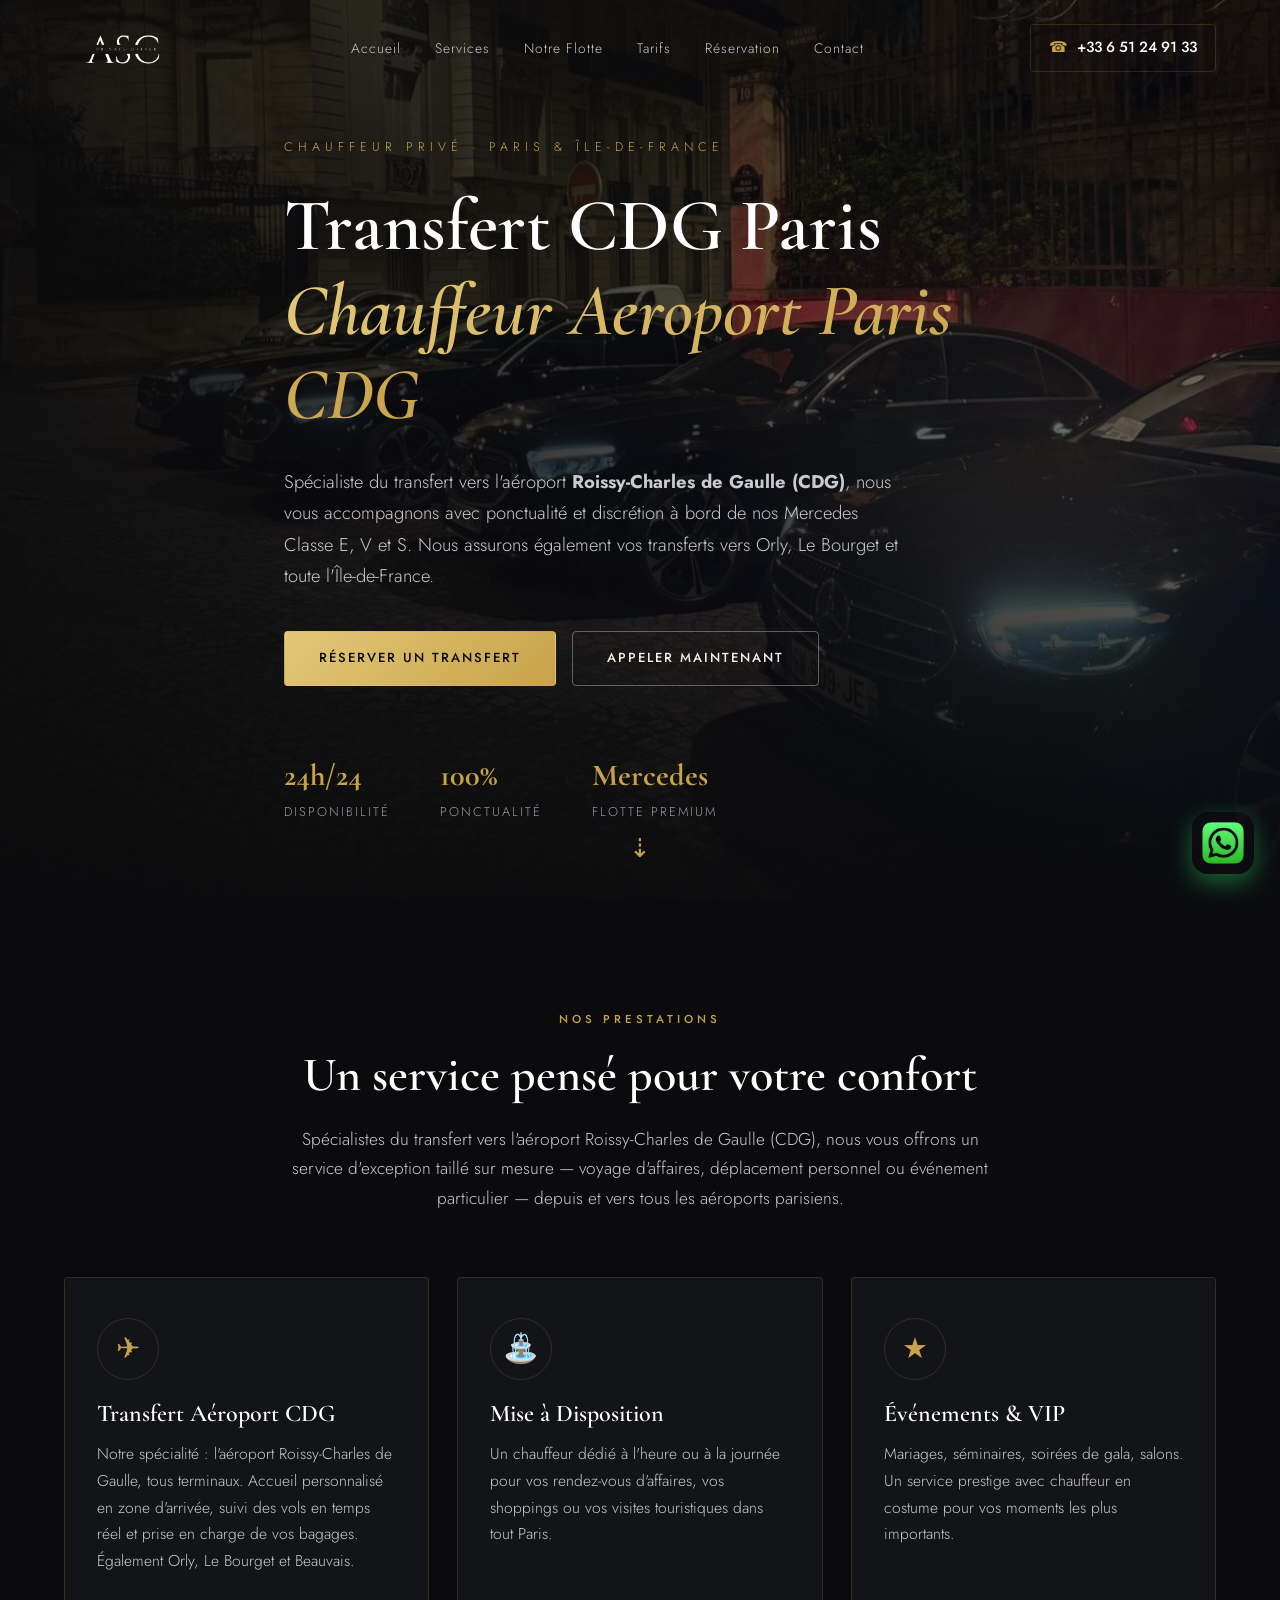
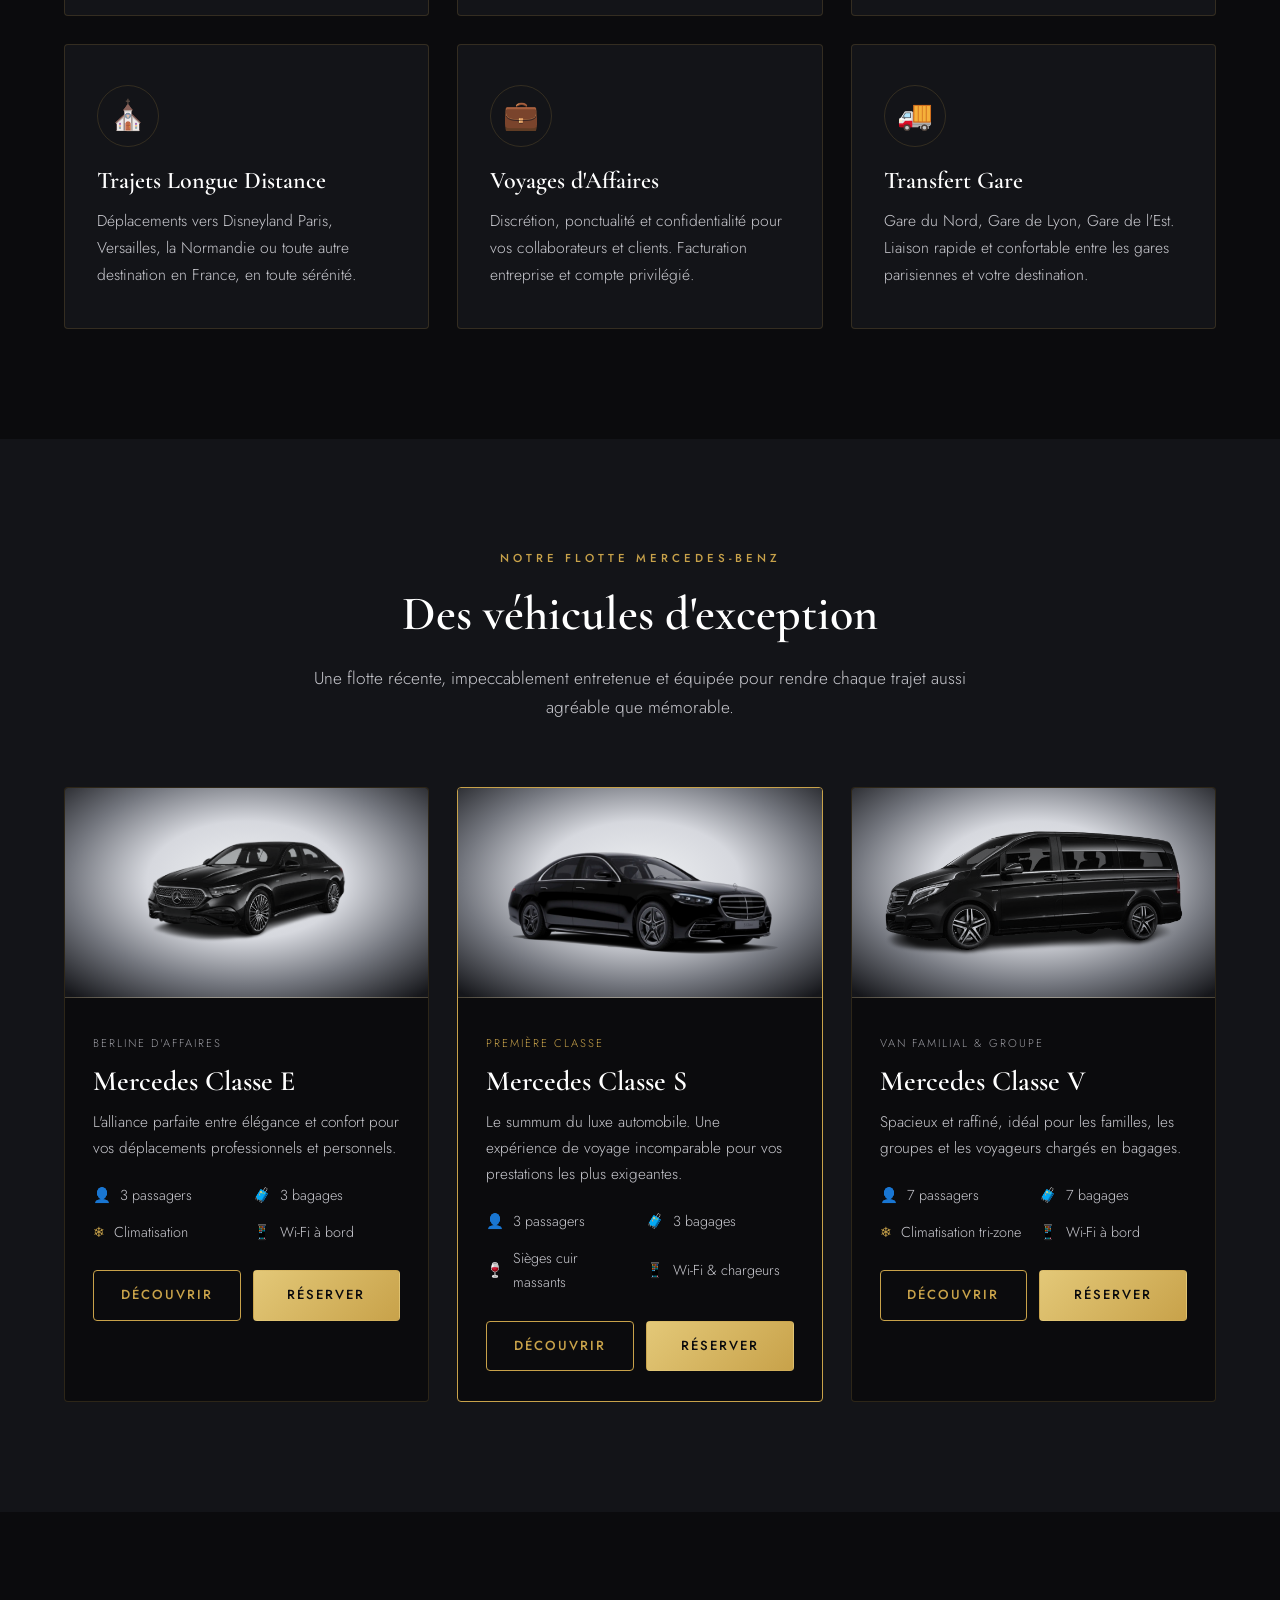
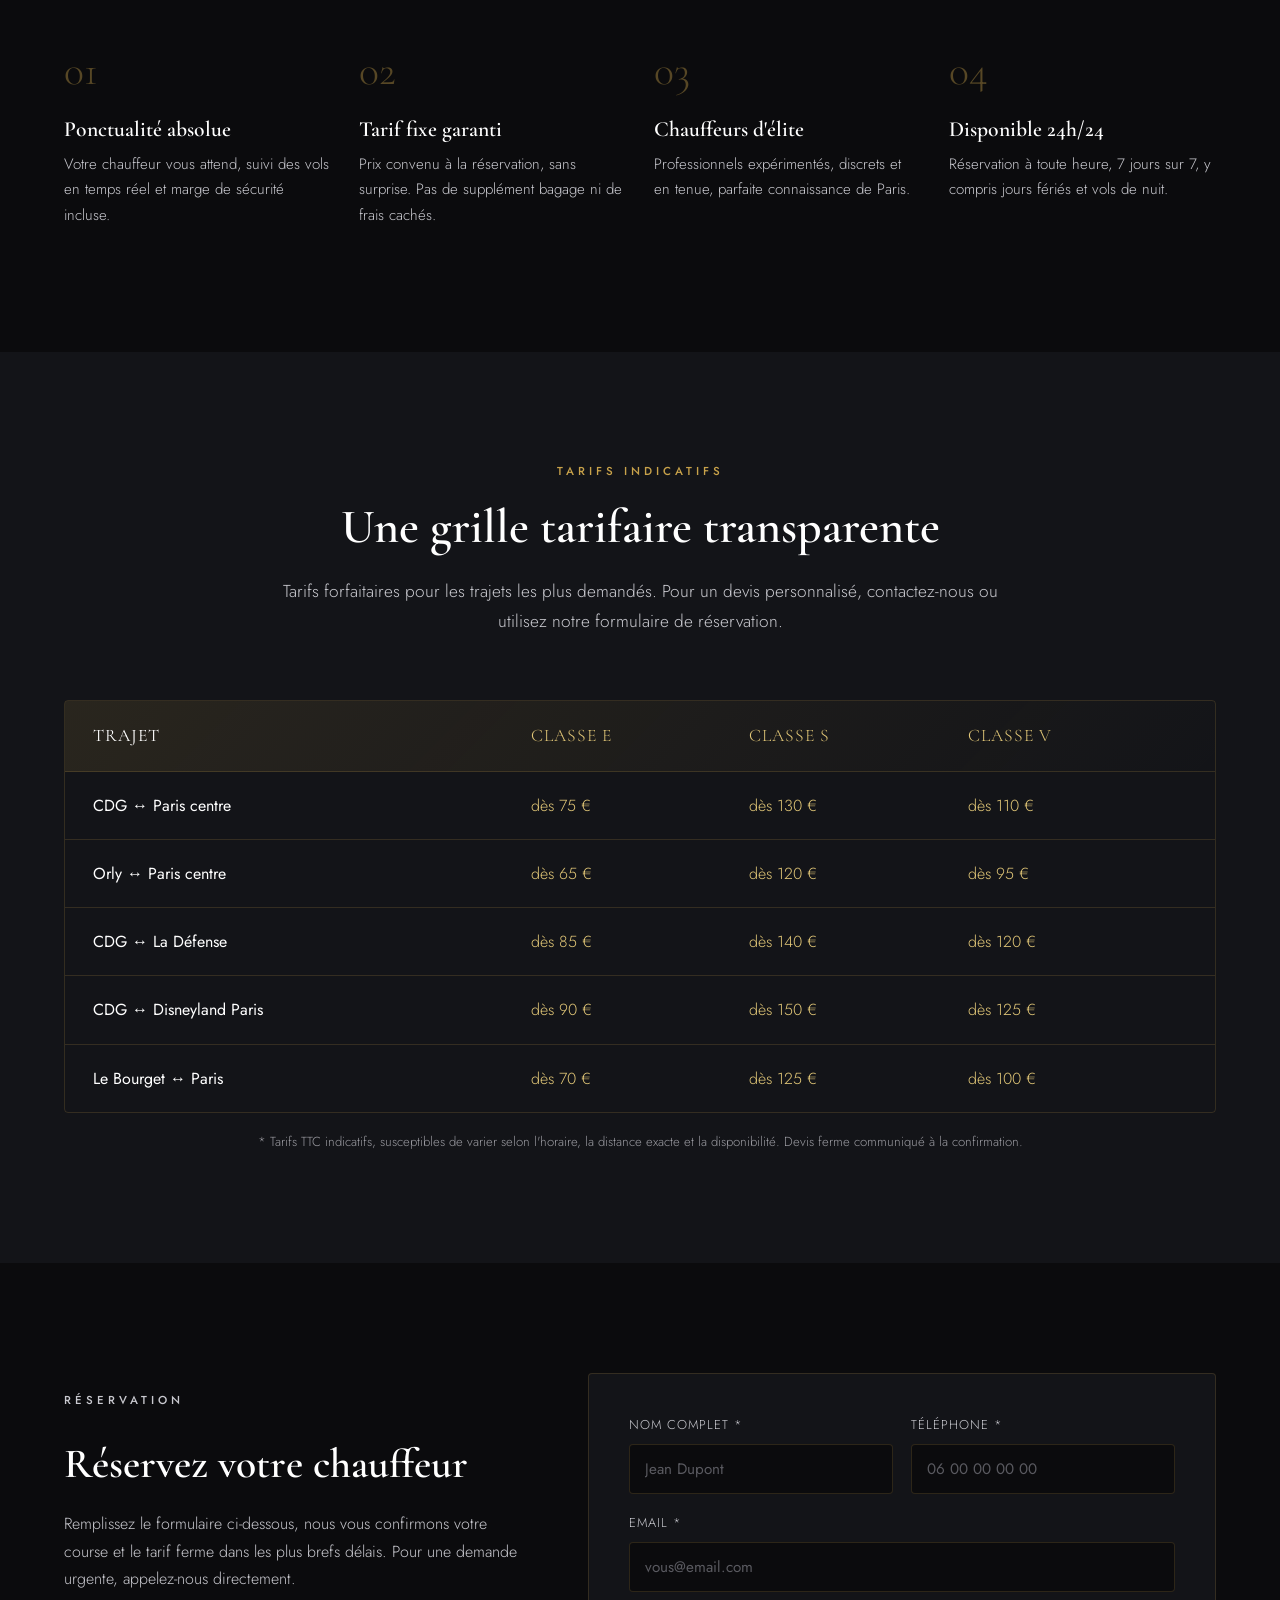
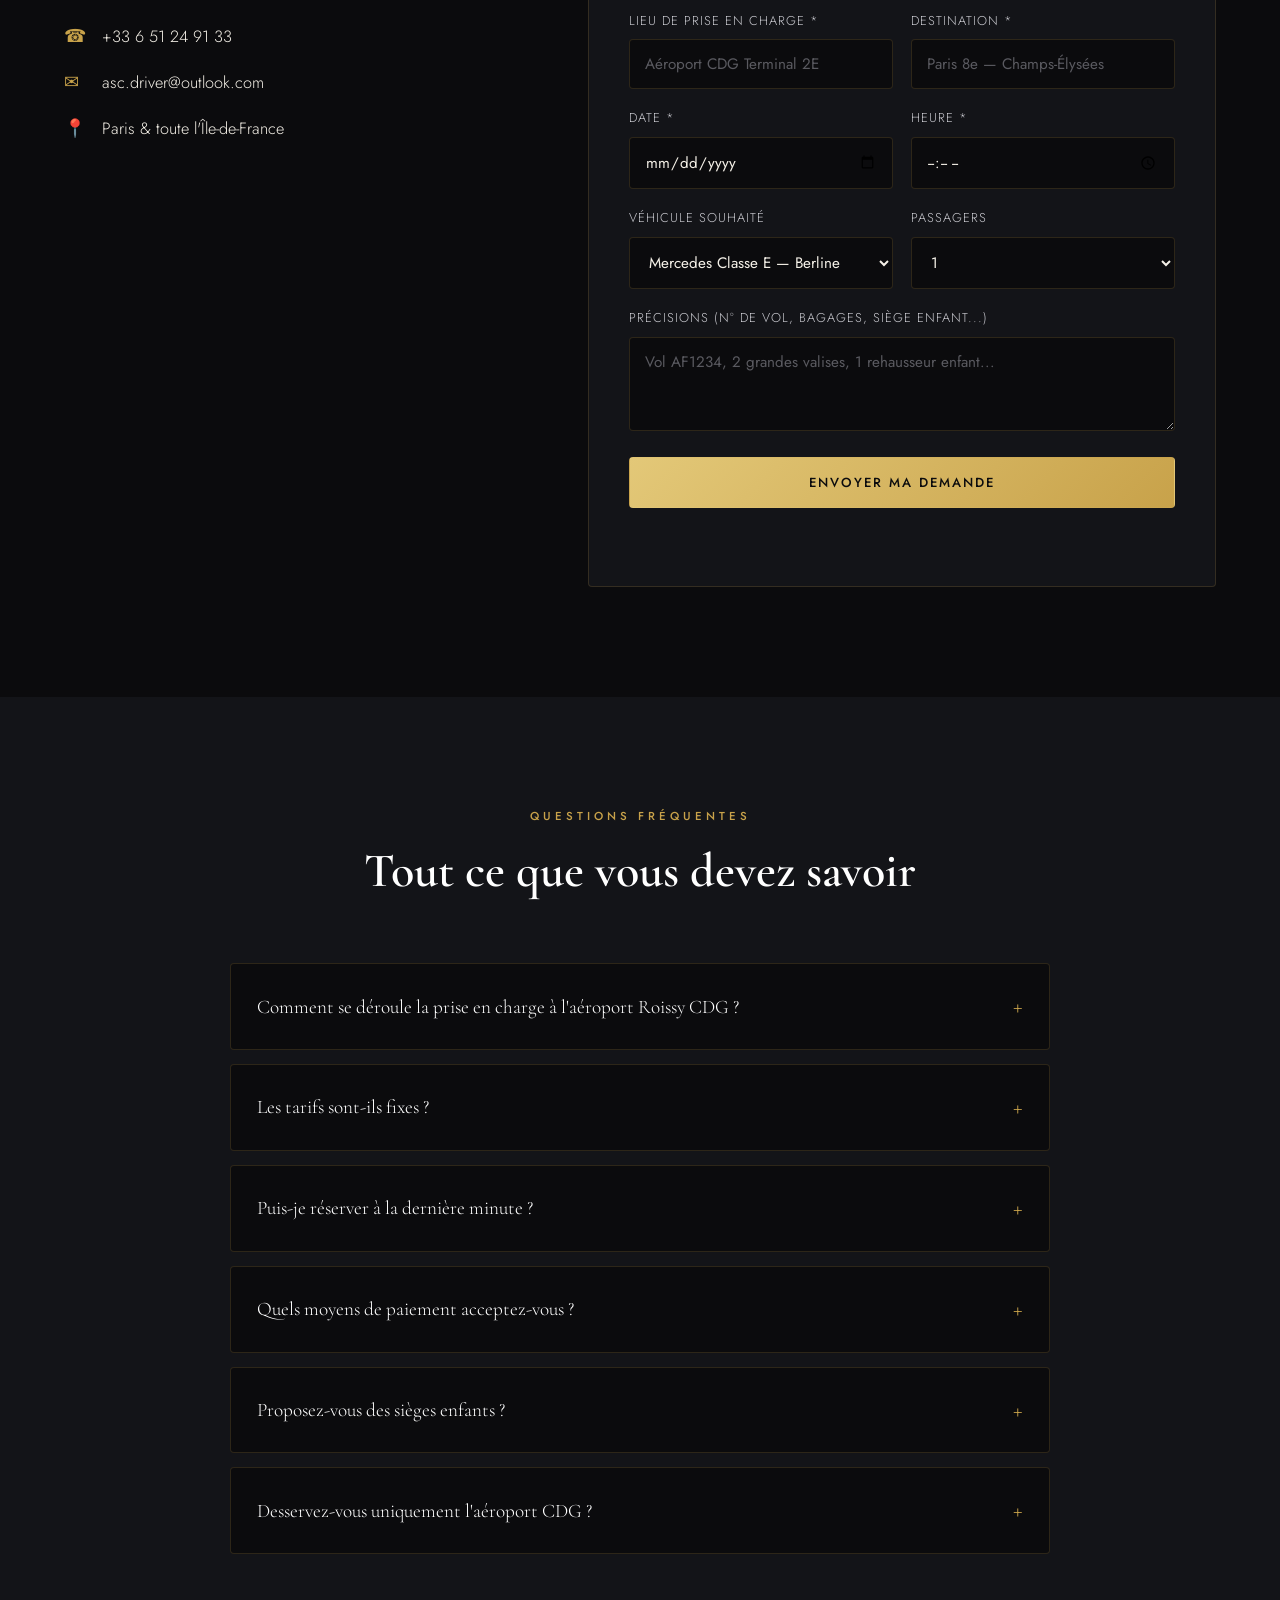
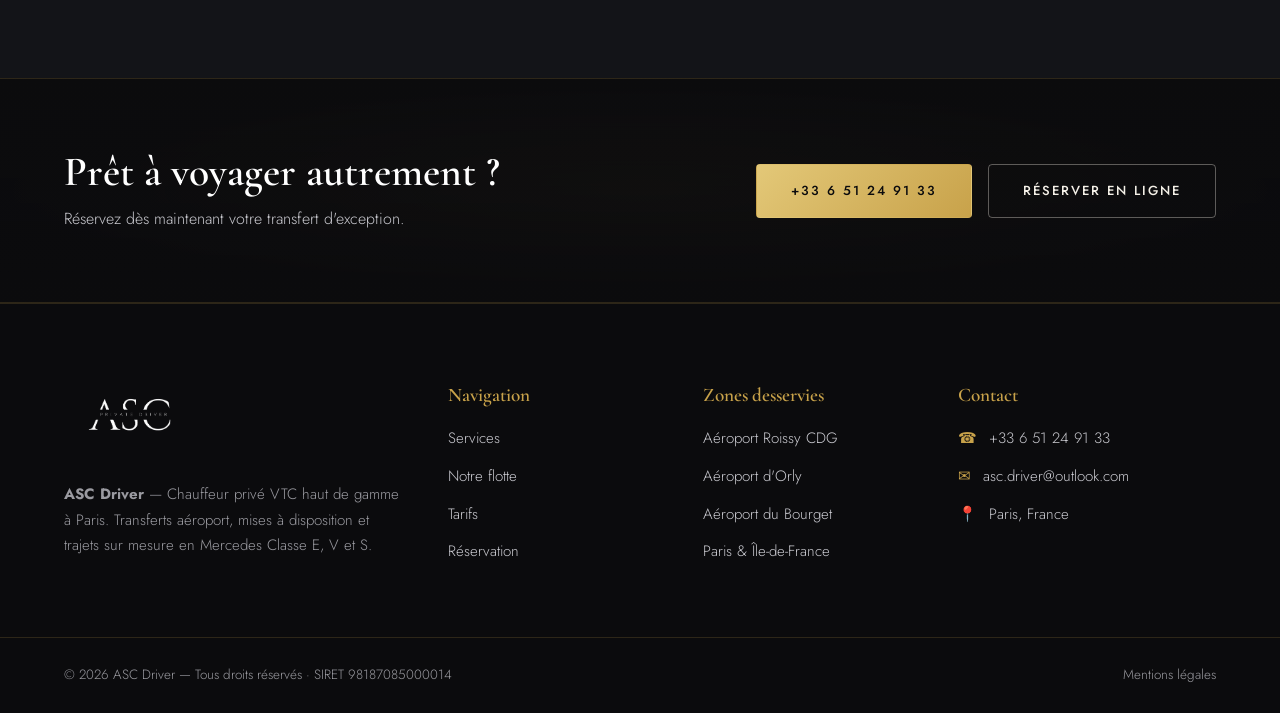
==== index.html @ 3c15f85d "first commit Site vitrine ASC Driver — transfert CDG Paris (HTML/CSS/JS statique).  Co-Authored-By: " ====
<!DOCTYPE html>
<html lang="fr">
<head>
  <meta charset="UTF-8" />
  <meta name="viewport" content="width=device-width, initial-scale=1.0" />
  <title>Transfert CDG Paris - Chauffeur Aeroport Paris CDG</title>
  <meta name="description" content="ASC Driver, votre chauffeur privé VTC haut de gamme à Paris. Transfert aéroport Roissy CDG, Orly et Le Bourget en Mercedes Classe E, V et S. Ponctualité, discrétion et élégance. Réservation 24h/24." />
  <meta name="keywords" content="ASC Driver, transfert CDG, chauffeur privé Paris, VTC aéroport, Mercedes Classe S, transfert Roissy, navette aéroport luxe, transfert Orly, chauffeur Paris" />
  <meta name="author" content="ASC Driver" />
  <meta name="robots" content="index, follow" />
  <link rel="canonical" href="https://transfert-cdg-paris.fr/" />

  <!-- Open Graph -->
  <meta property="og:type" content="website" />
  <meta property="og:title" content="ASC Driver | Transfert CDG Paris — Chauffeur Privé VTC de Luxe" />
  <meta property="og:description" content="ASC Driver — Transfert aéroport haut de gamme à Paris en Mercedes Classe E, V et S. Ponctualité et élégance." />
  <meta property="og:url" content="https://transfert-cdg-paris.fr/" />
  <meta property="og:image" content="https://transfert-cdg-paris.fr/hero.jpeg" />
  <meta property="og:locale" content="fr_FR" />

  <link rel="preconnect" href="https://fonts.googleapis.com" />
  <link rel="preconnect" href="https://fonts.gstatic.com" crossorigin />
  <link href="https://fonts.googleapis.com/css2?family=Cormorant+Garamond:wght@400;500;600;700&family=Jost:wght@300;400;500;600&display=swap" rel="stylesheet" />
  <link rel="icon" href="favicon.ico" sizes="any" />
  <link rel="icon" type="image/png" sizes="32x32" href="icones/android-icon-32x32.png" />
  <link rel="icon" type="image/png" sizes="96x96" href="icones/android-icon-96x96.png" />
  <link rel="apple-touch-icon" sizes="96x96" href="icones/apple-icon-96x96.png" />
  <meta name="theme-color" content="#0b0b0d" />
  <meta name="msapplication-TileColor" content="#0b0b0d" />
  <meta name="msapplication-TileImage" content="icones/ms-icon-96x96.png" />
  <link rel="preload" as="image" href="hero.jpeg" fetchpriority="high" />
  <link rel="stylesheet" href="css/style.css" />

  <!-- Données structurées SEO -->
  <script type="application/ld+json">
  {
    "@context": "https://schema.org",
    "@graph": [
      {
        "@type": ["Organization", "TaxiService"],
        "@id": "https://transfert-cdg-paris.fr/#organization",
        "name": "ASC Driver",
        "alternateName": "Transfert CDG Paris",
        "url": "https://transfert-cdg-paris.fr",
        "logo": "https://transfert-cdg-paris.fr/logo.png",
        "image": "https://transfert-cdg-paris.fr/logo.png",
        "description": "ASC Driver — Service de chauffeur privé VTC haut de gamme à Paris. Transferts aéroport Roissy CDG, Orly et Le Bourget en Mercedes Classe E, V et S. Ponctualité, discrétion et élégance, 24h/24.",
        "telephone": "+33651249133",
        "email": "asc.driver@outlook.com",
        "vatID": "98187085000014",
        "priceRange": "€€€",
        "currenciesAccepted": "EUR",
        "paymentAccepted": "Espèces, Carte bancaire, Virement",
        "areaServed": {
          "@type": "Country",
          "name": "France"
        },
        "address": {
          "@type": "PostalAddress",
          "addressLocality": "Paris",
          "addressRegion": "Île-de-France",
          "addressCountry": "FR"
        },
        "openingHoursSpecification": {
          "@type": "OpeningHoursSpecification",
          "dayOfWeek": ["Monday", "Tuesday", "Wednesday", "Thursday", "Friday", "Saturday", "Sunday"],
          "opens": "00:00",
          "closes": "23:59"
        },
        "contactPoint": {
          "@type": "ContactPoint",
          "telephone": "+33651249133",
          "email": "asc.driver@outlook.com",
          "contactType": "réservation",
          "areaServed": "FR",
          "availableLanguage": ["fr-FR", "en"]
        },
        "hasOfferCatalog": {
          "@type": "OfferCatalog",
          "name": "Nos services de transfert et chauffeur privé",
          "itemListElement": [
            { "@type": "Offer", "itemOffered": { "@type": "Service", "name": "navette paris charles de gaulle", "url": "https://transfert-cdg-paris.fr/#services" } },
            { "@type": "Offer", "itemOffered": { "@type": "Service", "name": "navette montparnasse cdg", "url": "https://transfert-cdg-paris.fr/#services" } },
            { "@type": "Offer", "itemOffered": { "@type": "Service", "name": "navette charles de gaulle paris", "url": "https://transfert-cdg-paris.fr/#services" } },
            { "@type": "Offer", "itemOffered": { "@type": "Service", "name": "uber cdg paris", "url": "https://transfert-cdg-paris.fr/#services" } },
            { "@type": "Offer", "itemOffered": { "@type": "Service", "name": "navette cdg montparnasse", "url": "https://transfert-cdg-paris.fr/#services" } },
            { "@type": "Offer", "itemOffered": { "@type": "Service", "name": "navette aeroport cdg paris", "url": "https://transfert-cdg-paris.fr/#services" } },
            { "@type": "Offer", "itemOffered": { "@type": "Service", "name": "navette aeroport charles de gaulle gare montparnasse", "url": "https://transfert-cdg-paris.fr/#services" } },
            { "@type": "Offer", "itemOffered": { "@type": "Service", "name": "navettes cdg paris", "url": "https://transfert-cdg-paris.fr/#services" } },
            { "@type": "Offer", "itemOffered": { "@type": "Service", "name": "chauffeur aeroport cdg", "url": "https://transfert-cdg-paris.fr/#services" } },
            { "@type": "Offer", "itemOffered": { "@type": "Service", "name": "reserver vtc aeroport cdg", "url": "https://transfert-cdg-paris.fr/#reservation" } },
            { "@type": "Offer", "itemOffered": { "@type": "Service", "name": "chauffeur navette aeroport cdg", "url": "https://transfert-cdg-paris.fr/#services" } },
            { "@type": "Offer", "itemOffered": { "@type": "Service", "name": "réserver vtc aéroport charles de gaulle", "url": "https://transfert-cdg-paris.fr/#reservation" } },
            { "@type": "Offer", "itemOffered": { "@type": "Service", "name": "chauffeur privé cdg", "url": "https://transfert-cdg-paris.fr/#services" } },
            { "@type": "Offer", "itemOffered": { "@type": "Service", "name": "voiture avec chauffeur cdg", "url": "https://transfert-cdg-paris.fr/#services" } },
            { "@type": "Offer", "itemOffered": { "@type": "Service", "name": "chauffeur privé pour particulier cdg", "url": "https://transfert-cdg-paris.fr/#services" } },
            { "@type": "Offer", "itemOffered": { "@type": "Service", "name": "reservation vtc cdg", "url": "https://transfert-cdg-paris.fr/#reservation" } },
            { "@type": "Offer", "itemOffered": { "@type": "Service", "name": "chauffeur privé longue distance cdg", "url": "https://transfert-cdg-paris.fr/#services" } },
            { "@type": "Offer", "itemOffered": { "@type": "Service", "name": "vtc chauffeur privé cdg", "url": "https://transfert-cdg-paris.fr/#services" } },
            { "@type": "Offer", "itemOffered": { "@type": "Service", "name": "prix chauffeur privé cdg", "url": "https://transfert-cdg-paris.fr/#tarifs" } },
            { "@type": "Offer", "itemOffered": { "@type": "Service", "name": "transport prive cdg", "url": "https://transfert-cdg-paris.fr/#services" } },
            { "@type": "Offer", "itemOffered": { "@type": "Service", "name": "prix d un chauffeur privé cdg", "url": "https://transfert-cdg-paris.fr/#tarifs" } },
            { "@type": "Offer", "itemOffered": { "@type": "Service", "name": "chauffeur vtc privé charles de gaulle", "url": "https://transfert-cdg-paris.fr/#services" } },
            { "@type": "Offer", "itemOffered": { "@type": "Service", "name": "chauffeur mercedes cdg", "url": "https://transfert-cdg-paris.fr/#flotte" } }
          ]
        }
      },
      {
        "@type": "WebSite",
        "@id": "https://transfert-cdg-paris.fr/#website",
        "name": "ASC Driver — Transfert CDG Paris",
        "url": "https://transfert-cdg-paris.fr",
        "inLanguage": "fr-FR",
        "publisher": { "@id": "https://transfert-cdg-paris.fr/#organization" }
      },
      {
        "@type": "FAQPage",
        "mainEntity": [
          {
            "@type": "Question",
            "name": "Comment se déroule la prise en charge à l'aéroport Roissy CDG ?",
            "acceptedAnswer": {
              "@type": "Answer",
              "text": "À l'aéroport Roissy-Charles de Gaulle, votre chauffeur vous accueille en zone d'arrivée, dans tous les terminaux (1, 2A à 2G et 3), avec une pancarte à votre nom. Nous suivons votre vol en temps réel : en cas de retard, l'attente est ajustée sans supplément."
            }
          },
          {
            "@type": "Question",
            "name": "Les tarifs sont-ils fixes ?",
            "acceptedAnswer": {
              "@type": "Answer",
              "text": "Oui. Le prix est convenu et garanti à la réservation. Aucun supplément bagage, ni frais caché. Le devis ferme vous est communiqué avant confirmation."
            }
          },
          {
            "@type": "Question",
            "name": "Puis-je réserver à la dernière minute ?",
            "acceptedAnswer": {
              "@type": "Answer",
              "text": "Nous faisons notre maximum pour répondre aux demandes de dernière minute selon nos disponibilités. Pour cela, appelez-nous directement au +33 6 51 24 91 33."
            }
          },
          {
            "@type": "Question",
            "name": "Quels moyens de paiement acceptez-vous ?",
            "acceptedAnswer": {
              "@type": "Answer",
              "text": "Espèces, carte bancaire et virement pour les comptes professionnels. Le paiement s'effectue à bord ou en amont selon votre préférence."
            }
          },
          {
            "@type": "Question",
            "name": "Proposez-vous des sièges enfants ?",
            "acceptedAnswer": {
              "@type": "Answer",
              "text": "Oui, sur demande et sans supplément. Précisez l'âge de l'enfant lors de la réservation afin que nous préparions le rehausseur ou siège adapté."
            }
          },
          {
            "@type": "Question",
            "name": "Desservez-vous uniquement l'aéroport CDG ?",
            "acceptedAnswer": {
              "@type": "Answer",
              "text": "L'aéroport Roissy-Charles de Gaulle est notre spécialité, mais nous assurons aussi vos transferts vers Orly, Le Bourget et Beauvais, ainsi que les trajets longue distance dans toute la France (Disneyland, Versailles, la Normandie...)."
            }
          }
        ]
      },
      {
        "@type": "ItemList",
        "name": "Notre flotte Mercedes-Benz avec chauffeur",
        "itemListElement": [
          {
            "@type": "ListItem",
            "position": 1,
            "item": {
              "@type": "Service",
              "name": "Mercedes Classe E avec chauffeur — Berline d'affaires",
              "description": "Berline d'affaires élégante avec chauffeur privé pour vos transferts aéroport CDG, Orly et déplacements dans Paris. Jusqu'à 3 passagers et 3 bagages.",
              "url": "https://transfert-cdg-paris.fr/chauffeur-prive-classe-e.html",
              "image": "https://transfert-cdg-paris.fr/classe-e.png",
              "provider": { "@id": "https://transfert-cdg-paris.fr/#organization" },
              "areaServed": { "@type": "Country", "name": "France" },
              "offers": {
                "@type": "Offer",
                "price": "65",
                "priceCurrency": "EUR",
                "availability": "https://schema.org/InStock"
              }
            }
          },
          {
            "@type": "ListItem",
            "position": 2,
            "item": {
              "@type": "Service",
              "name": "Mercedes Classe S avec chauffeur — Première classe",
              "description": "Le summum du luxe automobile avec chauffeur privé. Transferts aéroport haut de gamme et prestations VIP à Paris. Jusqu'à 3 passagers.",
              "url": "https://transfert-cdg-paris.fr/chauffeur-prive-classe-s.html",
              "image": "https://transfert-cdg-paris.fr/classe-s.webp",
              "provider": { "@id": "https://transfert-cdg-paris.fr/#organization" },
              "areaServed": { "@type": "Country", "name": "France" },
              "offers": {
                "@type": "Offer",
                "price": "120",
                "priceCurrency": "EUR",
                "availability": "https://schema.org/InStock"
              }
            }
          },
          {
            "@type": "ListItem",
            "position": 3,
            "item": {
              "@type": "Service",
              "name": "Mercedes Classe V avec chauffeur — Van 7 places",
              "description": "Van premium avec chauffeur privé pour familles et groupes. Transferts aéroport CDG en toute sérénité. Jusqu'à 7 passagers et 7 bagages.",
              "url": "https://transfert-cdg-paris.fr/chauffeur-prive-classe-v.html",
              "image": "https://transfert-cdg-paris.fr/classe-v.png",
              "provider": { "@id": "https://transfert-cdg-paris.fr/#organization" },
              "areaServed": { "@type": "Country", "name": "France" },
              "offers": {
                "@type": "Offer",
                "price": "95",
                "priceCurrency": "EUR",
                "availability": "https://schema.org/InStock"
              }
            }
          }
        ]
      }
    ]
  }
  </script>
</head>
<body>

  <!-- ===== HEADER ===== -->
  <header class="header" id="header">
    <div class="container header__inner">
      <a href="#accueil" class="logo" title="chauffeur privé cdg">
        <img src="logo.png" alt="ASC Private Driver — Chauffeur privé Paris" class="logo__img" title="chauffeur mercedes cdg" />
      </a>

      <nav class="nav" id="nav">
        <ul class="nav__list">
          <li><a href="#accueil" class="nav__link" title="navette paris charles de gaulle">Accueil</a></li>
          <li><a href="#services" class="nav__link" title="chauffeur aeroport cdg">Services</a></li>
          <li><a href="#flotte" class="nav__link" title="vtc chauffeur privé cdg">Notre Flotte</a></li>
          <li><a href="#tarifs" class="nav__link" title="prix chauffeur privé cdg">Tarifs</a></li>
          <li><a href="#reservation" class="nav__link" title="reserver vtc aeroport cdg">Réservation</a></li>
          <li><a href="#contact" class="nav__link" title="reservation vtc cdg">Contact</a></li>
        </ul>
      </nav>

      <a href="tel:+33651249133" class="header__cta" title="réserver vtc aéroport charles de gaulle">
        <span class="header__cta-icon">&#9742;</span>
        <span>+33 6 51 24 91 33</span>
      </a>

      <button class="burger" id="burger" aria-label="Menu" aria-expanded="false">
        <span></span><span></span><span></span>
      </button>
    </div>
  </header>

  <!-- ===== HERO ===== -->
  <section class="hero" id="accueil">
    <div class="hero__overlay"></div>
    <div class="container hero__content">
      <p class="hero__eyebrow">Chauffeur privé · Paris &amp; Île-de-France</p>
      <h1 class="hero__title">Transfert CDG Paris<br /><span>Chauffeur Aeroport Paris CDG</span></h1>
      <p class="hero__subtitle">
        Spécialiste du transfert vers l'aéroport <strong>Roissy-Charles de Gaulle (CDG)</strong>,
        nous vous accompagnons avec ponctualité et discrétion à bord de nos Mercedes Classe E, V et S.
        Nous assurons également vos transferts vers Orly, Le Bourget et toute l'Île-de-France.
      </p>
      <div class="hero__actions">
        <a href="#reservation" class="btn btn--gold" title="reservation vtc cdg">Réserver un transfert</a>
        <a href="tel:+33651249133" class="btn btn--ghost" title="chauffeur navette aeroport cdg">Appeler maintenant</a>
      </div>

      <ul class="hero__badges">
        <li><strong>24h/24</strong><span>Disponibilité</span></li>
        <li><strong>100%</strong><span>Ponctualité</span></li>
        <li><strong>Mercedes</strong><span>Flotte premium</span></li>
      </ul>
    </div>
    <a href="#services" class="hero__scroll" aria-label="Défiler" title="uber cdg paris">&#8675;</a>
  </section>

  <!-- ===== SERVICES ===== -->
  <section class="section services" id="services">
    <div class="container">
      <div class="section__head">
        <p class="section__eyebrow">Nos prestations</p>
        <h2 class="section__title">Un service pensé pour votre confort</h2>
        <p class="section__intro">
          Spécialistes du transfert vers l'aéroport Roissy-Charles de Gaulle (CDG),
          nous vous offrons un service d'exception taillé sur mesure — voyage d'affaires,
          déplacement personnel ou événement particulier — depuis et vers tous les aéroports parisiens.
        </p>
      </div>

      <div class="grid grid--3">
        <article class="card">
          <div class="card__icon">&#9992;</div>
          <h3 class="card__title">Transfert Aéroport CDG</h3>
          <p>Notre spécialité : l'aéroport Roissy-Charles de Gaulle, tous terminaux. Accueil personnalisé en zone d'arrivée, suivi des vols en temps réel et prise en charge de vos bagages. Également Orly, Le Bourget et Beauvais.</p>
        </article>

        <article class="card">
          <div class="card__icon">&#9970;</div>
          <h3 class="card__title">Mise à Disposition</h3>
          <p>Un chauffeur dédié à l'heure ou à la journée pour vos rendez-vous d'affaires, vos shoppings ou vos visites touristiques dans tout Paris.</p>
        </article>

        <article class="card">
          <div class="card__icon">&#9733;</div>
          <h3 class="card__title">Événements &amp; VIP</h3>
          <p>Mariages, séminaires, soirées de gala, salons. Un service prestige avec chauffeur en costume pour vos moments les plus importants.</p>
        </article>

        <article class="card">
          <div class="card__icon">&#9962;</div>
          <h3 class="card__title">Trajets Longue Distance</h3>
          <p>Déplacements vers Disneyland Paris, Versailles, la Normandie ou toute autre destination en France, en toute sérénité.</p>
        </article>

        <article class="card">
          <div class="card__icon">&#128188;</div>
          <h3 class="card__title">Voyages d'Affaires</h3>
          <p>Discrétion, ponctualité et confidentialité pour vos collaborateurs et clients. Facturation entreprise et compte privilégié.</p>
        </article>

        <article class="card">
          <div class="card__icon">&#128666;</div>
          <h3 class="card__title">Transfert Gare</h3>
          <p>Gare du Nord, Gare de Lyon, Gare de l'Est. Liaison rapide et confortable entre les gares parisiennes et votre destination.</p>
        </article>
      </div>
    </div>
  </section>

  <!-- ===== FLOTTE ===== -->
  <section class="section fleet" id="flotte">
    <div class="container">
      <div class="section__head">
        <p class="section__eyebrow">Notre flotte Mercedes-Benz</p>
        <h2 class="section__title">Des véhicules d'exception</h2>
        <p class="section__intro">
          Une flotte récente, impeccablement entretenue et équipée pour rendre
          chaque trajet aussi agréable que mémorable.
        </p>
      </div>

      <div class="grid grid--3 fleet__grid">
        <article class="vehicle">
          <a href="chauffeur-prive-classe-e.html" class="vehicle__media" aria-label="Découvrir la Mercedes Classe E" title="voiture avec chauffeur cdg">
            <img src="classe-e.png" alt="Mercedes Classe E avec chauffeur privé — berline transfert CDG Paris" loading="lazy" title="chauffeur privé pour particulier cdg" />
          </a>
          <div class="vehicle__body">
            <span class="vehicle__tag">Berline d'affaires</span>
            <h3 class="vehicle__name"><a href="chauffeur-prive-classe-e.html" title="chauffeur mercedes cdg">Mercedes Classe E</a></h3>
            <p class="vehicle__desc">L'alliance parfaite entre élégance et confort pour vos déplacements professionnels et personnels.</p>
            <ul class="vehicle__specs">
              <li><span>&#128100;</span> 3 passagers</li>
              <li><span>&#129523;</span> 3 bagages</li>
              <li><span>&#10052;</span> Climatisation</li>
              <li><span>&#128241;</span> Wi-Fi à bord</li>
            </ul>
            <div class="vehicle__actions">
              <a href="chauffeur-prive-classe-e.html" class="btn btn--outline" title="chauffeur privé cdg">Découvrir</a>
              <a href="#reservation" class="btn btn--gold" data-vehicle="Mercedes Classe E" title="reserver vtc aeroport cdg">Réserver</a>
            </div>
          </div>
        </article>

        <article class="vehicle vehicle--featured">
          <a href="chauffeur-prive-classe-s.html" class="vehicle__media" aria-label="Découvrir la Mercedes Classe S" title="chauffeur vtc privé charles de gaulle">
            <img src="classe-s.webp" alt="Mercedes Classe S avec chauffeur Mercedes — transfert VIP de luxe Paris" loading="lazy" title="chauffeur mercedes cdg" />
          </a>
          <div class="vehicle__body">
            <span class="vehicle__tag vehicle__tag--gold">Première classe</span>
            <h3 class="vehicle__name"><a href="chauffeur-prive-classe-s.html" title="vtc chauffeur privé cdg">Mercedes Classe S</a></h3>
            <p class="vehicle__desc">Le summum du luxe automobile. Une expérience de voyage incomparable pour vos prestations les plus exigeantes.</p>
            <ul class="vehicle__specs">
              <li><span>&#128100;</span> 3 passagers</li>
              <li><span>&#129523;</span> 3 bagages</li>
              <li><span>&#127863;</span> Sièges cuir massants</li>
              <li><span>&#128241;</span> Wi-Fi &amp; chargeurs</li>
            </ul>
            <div class="vehicle__actions">
              <a href="chauffeur-prive-classe-s.html" class="btn btn--outline" title="transport prive cdg">Découvrir</a>
              <a href="#reservation" class="btn btn--gold" data-vehicle="Mercedes Classe S" title="réserver vtc aéroport charles de gaulle">Réserver</a>
            </div>
          </div>
        </article>

        <article class="vehicle">
          <a href="chauffeur-prive-classe-v.html" class="vehicle__media" aria-label="Découvrir la Mercedes Classe V" title="navette aeroport cdg paris">
            <img src="classe-v.png" alt="Mercedes Classe V avec chauffeur — van navette aéroport CDG 7 places" loading="lazy" title="navette aeroport charles de gaulle gare montparnasse" />
          </a>
          <div class="vehicle__body">
            <span class="vehicle__tag">Van familial &amp; groupe</span>
            <h3 class="vehicle__name"><a href="chauffeur-prive-classe-v.html" title="navette montparnasse cdg">Mercedes Classe V</a></h3>
            <p class="vehicle__desc">Spacieux et raffiné, idéal pour les familles, les groupes et les voyageurs chargés en bagages.</p>
            <ul class="vehicle__specs">
              <li><span>&#128100;</span> 7 passagers</li>
              <li><span>&#129523;</span> 7 bagages</li>
              <li><span>&#10052;</span> Climatisation tri-zone</li>
              <li><span>&#128241;</span> Wi-Fi à bord</li>
            </ul>
            <div class="vehicle__actions">
              <a href="chauffeur-prive-classe-v.html" class="btn btn--outline" title="navettes cdg paris">Découvrir</a>
              <a href="#reservation" class="btn btn--gold" data-vehicle="Mercedes Classe V" title="navette cdg montparnasse">Réserver</a>
            </div>
          </div>
        </article>
      </div>
    </div>
  </section>

  <!-- ===== AVANTAGES ===== -->
  <section class="section perks">
    <div class="container">
      <div class="grid grid--4">
        <div class="perk">
          <div class="perk__num">01</div>
          <h3>Ponctualité absolue</h3>
          <p>Votre chauffeur vous attend, suivi des vols en temps réel et marge de sécurité incluse.</p>
        </div>
        <div class="perk">
          <div class="perk__num">02</div>
          <h3>Tarif fixe garanti</h3>
          <p>Prix convenu à la réservation, sans surprise. Pas de supplément bagage ni de frais cachés.</p>
        </div>
        <div class="perk">
          <div class="perk__num">03</div>
          <h3>Chauffeurs d'élite</h3>
          <p>Professionnels expérimentés, discrets et en tenue, parfaite connaissance de Paris.</p>
        </div>
        <div class="perk">
          <div class="perk__num">04</div>
          <h3>Disponible 24h/24</h3>
          <p>Réservation à toute heure, 7 jours sur 7, y compris jours fériés et vols de nuit.</p>
        </div>
      </div>
    </div>
  </section>

  <!-- ===== TARIFS ===== -->
  <section class="section pricing" id="tarifs">
    <div class="container">
      <div class="section__head">
        <p class="section__eyebrow">Tarifs indicatifs</p>
        <h2 class="section__title">Une grille tarifaire transparente</h2>
        <p class="section__intro">
          Tarifs forfaitaires pour les trajets les plus demandés. Pour un devis
          personnalisé, contactez-nous ou utilisez notre formulaire de réservation.
        </p>
      </div>

      <div class="pricing__table">
        <div class="pricing__row pricing__row--head">
          <span>Trajet</span>
          <span>Classe E</span>
          <span>Classe S</span>
          <span>Classe V</span>
        </div>
        <div class="pricing__row">
          <span data-label="Trajet">CDG &harr; Paris centre</span>
          <span data-label="Classe E">dès 75 €</span>
          <span data-label="Classe S">dès 130 €</span>
          <span data-label="Classe V">dès 110 €</span>
        </div>
        <div class="pricing__row">
          <span data-label="Trajet">Orly &harr; Paris centre</span>
          <span data-label="Classe E">dès 65 €</span>
          <span data-label="Classe S">dès 120 €</span>
          <span data-label="Classe V">dès 95 €</span>
        </div>
        <div class="pricing__row">
          <span data-label="Trajet">CDG &harr; La Défense</span>
          <span data-label="Classe E">dès 85 €</span>
          <span data-label="Classe S">dès 140 €</span>
          <span data-label="Classe V">dès 120 €</span>
        </div>
        <div class="pricing__row">
          <span data-label="Trajet">CDG &harr; Disneyland Paris</span>
          <span data-label="Classe E">dès 90 €</span>
          <span data-label="Classe S">dès 150 €</span>
          <span data-label="Classe V">dès 125 €</span>
        </div>
        <div class="pricing__row">
          <span data-label="Trajet">Le Bourget &harr; Paris</span>
          <span data-label="Classe E">dès 70 €</span>
          <span data-label="Classe S">dès 125 €</span>
          <span data-label="Classe V">dès 100 €</span>
        </div>
      </div>
      <p class="pricing__note">* Tarifs TTC indicatifs, susceptibles de varier selon l'horaire, la distance exacte et la disponibilité. Devis ferme communiqué à la confirmation.</p>
    </div>
  </section>

  <!-- ===== RESERVATION ===== -->
  <section class="section booking" id="reservation">
    <div class="container booking__inner">
      <div class="booking__intro">
        <p class="section__eyebrow">Réservation</p>
        <h2 class="section__title">Réservez votre chauffeur</h2>
        <p>
          Remplissez le formulaire ci-dessous, nous vous confirmons votre course
          et le tarif ferme dans les plus brefs délais. Pour une demande urgente,
          appelez-nous directement.
        </p>
        <ul class="booking__contact">
          <li><span>&#9742;</span> <a href="tel:+33651249133" title="reserver vtc aeroport cdg">+33 6 51 24 91 33</a></li>
          <li><span>&#9993;</span> <a href="mailto:asc.driver@outlook.com" title="réserver vtc aéroport charles de gaulle">asc.driver@outlook.com</a></li>
          <li><span>&#128205;</span> Paris &amp; toute l'Île-de-France</li>
        </ul>
      </div>

      <form class="booking__form" id="bookingForm" novalidate>
        <div class="field-row">
          <div class="field">
            <label for="name">Nom complet *</label>
            <input type="text" id="name" name="name" required placeholder="Jean Dupont" />
          </div>
          <div class="field">
            <label for="phone">Téléphone *</label>
            <input type="tel" id="phone" name="phone" required placeholder="06 00 00 00 00" />
          </div>
        </div>

        <div class="field">
          <label for="email">Email *</label>
          <input type="email" id="email" name="email" required placeholder="vous@email.com" />
        </div>

        <div class="field-row">
          <div class="field">
            <label for="from">Lieu de prise en charge *</label>
            <input type="text" id="from" name="from" required placeholder="Aéroport CDG Terminal 2E" />
          </div>
          <div class="field">
            <label for="to">Destination *</label>
            <input type="text" id="to" name="to" required placeholder="Paris 8e — Champs-Élysées" />
          </div>
        </div>

        <div class="field-row">
          <div class="field">
            <label for="date">Date *</label>
            <input type="date" id="date" name="date" required />
          </div>
          <div class="field">
            <label for="time">Heure *</label>
            <input type="time" id="time" name="time" required />
          </div>
        </div>

        <div class="field-row">
          <div class="field">
            <label for="vehicle">Véhicule souhaité</label>
            <select id="vehicle" name="vehicle">
              <option value="Mercedes Classe E">Mercedes Classe E — Berline</option>
              <option value="Mercedes Classe S">Mercedes Classe S — Première classe</option>
              <option value="Mercedes Classe V">Mercedes Classe V — Van (7 places)</option>
            </select>
          </div>
          <div class="field">
            <label for="passengers">Passagers</label>
            <select id="passengers" name="passengers">
              <option>1</option><option>2</option><option>3</option>
              <option>4</option><option>5</option><option>6</option><option>7</option>
            </select>
          </div>
        </div>

        <div class="field">
          <label for="message">Précisions (n° de vol, bagages, siège enfant...)</label>
          <textarea id="message" name="message" rows="3" placeholder="Vol AF1234, 2 grandes valises, 1 rehausseur enfant..."></textarea>
        </div>

        <button type="submit" class="btn btn--gold btn--full">Envoyer ma demande</button>
        <p class="booking__feedback" id="formFeedback" role="status"></p>
      </form>
    </div>
  </section>

  <!-- ===== FAQ ===== -->
  <section class="section faq">
    <div class="container">
      <div class="section__head">
        <p class="section__eyebrow">Questions fréquentes</p>
        <h2 class="section__title">Tout ce que vous devez savoir</h2>
      </div>

      <div class="faq__list">
        <details class="faq__item">
          <summary>Comment se déroule la prise en charge à l'aéroport Roissy CDG ?</summary>
          <p>À l'aéroport Roissy-Charles de Gaulle, votre chauffeur vous accueille en zone d'arrivée, dans tous les terminaux (1, 2A à 2G et 3), avec une pancarte à votre nom. Nous suivons votre vol en temps réel : en cas de retard, l'attente est ajustée sans supplément.</p>
        </details>
        <details class="faq__item">
          <summary>Les tarifs sont-ils fixes ?</summary>
          <p>Oui. Le prix est convenu et garanti à la réservation. Aucun supplément bagage, ni frais caché. Le devis ferme vous est communiqué avant confirmation.</p>
        </details>
        <details class="faq__item">
          <summary>Puis-je réserver à la dernière minute ?</summary>
          <p>Nous faisons notre maximum pour répondre aux demandes de dernière minute selon nos disponibilités. Pour cela, appelez-nous directement au +33 6 51 24 91 33.</p>
        </details>
        <details class="faq__item">
          <summary>Quels moyens de paiement acceptez-vous ?</summary>
          <p>Espèces, carte bancaire et virement pour les comptes professionnels. Le paiement s'effectue à bord ou en amont selon votre préférence.</p>
        </details>
        <details class="faq__item">
          <summary>Proposez-vous des sièges enfants ?</summary>
          <p>Oui, sur demande et sans supplément. Précisez l'âge de l'enfant lors de la réservation afin que nous préparions le rehausseur ou siège adapté.</p>
        </details>
        <details class="faq__item">
          <summary>Desservez-vous uniquement l'aéroport CDG ?</summary>
          <p>L'aéroport Roissy-Charles de Gaulle est notre spécialité, mais nous assurons aussi vos transferts vers Orly, Le Bourget et Beauvais, ainsi que les trajets longue distance dans toute la France (Disneyland, Versailles, la Normandie...).</p>
        </details>
      </div>
    </div>
  </section>

  <!-- ===== CTA BAND ===== -->
  <section class="cta-band">
    <div class="container cta-band__inner">
      <div>
        <h2>Prêt à voyager autrement ?</h2>
        <p>Réservez dès maintenant votre transfert d'exception.</p>
      </div>
      <div class="cta-band__actions">
        <a href="tel:+33651249133" class="btn btn--gold" title="prix d un chauffeur privé cdg">+33 6 51 24 91 33</a>
        <a href="#reservation" class="btn btn--ghost" title="reservation vtc cdg">Réserver en ligne</a>
      </div>
    </div>
  </section>

  <!-- ===== FOOTER ===== -->
  <footer class="footer" id="contact">
    <div class="container footer__grid">
      <div class="footer__col">
        <a href="#accueil" class="logo logo--footer" title="chauffeur privé longue distance cdg">
          <img src="logo.png" alt="ASC Private Driver" class="logo__img" title="chauffeur mercedes cdg" />
        </a>
        <p class="footer__about">
          <strong>ASC Driver</strong> — Chauffeur privé VTC haut de gamme à Paris.
          Transferts aéroport, mises à disposition et trajets sur mesure
          en Mercedes Classe E, V et S.
        </p>
      </div>

      <div class="footer__col">
        <h4>Navigation</h4>
        <ul>
          <li><a href="#services" title="chauffeur aeroport cdg">Services</a></li>
          <li><a href="#flotte" title="navette charles de gaulle paris">Notre flotte</a></li>
          <li><a href="#tarifs" title="prix chauffeur privé cdg">Tarifs</a></li>
          <li><a href="#reservation" title="reserver vtc aeroport cdg">Réservation</a></li>
        </ul>
      </div>

      <div class="footer__col">
        <h4>Zones desservies</h4>
        <ul>
          <li>Aéroport Roissy CDG</li>
          <li>Aéroport d'Orly</li>
          <li>Aéroport du Bourget</li>
          <li>Paris &amp; Île-de-France</li>
        </ul>
      </div>

      <div class="footer__col">
        <h4>Contact</h4>
        <ul class="footer__contact">
          <li><span>&#9742;</span> <a href="tel:+33651249133" title="reservation vtc cdg">+33 6 51 24 91 33</a></li>
          <li><span>&#9993;</span> <a href="mailto:asc.driver@outlook.com" title="réserver vtc aéroport charles de gaulle">asc.driver@outlook.com</a></li>
          <li><span>&#128205;</span> Paris, France</li>
        </ul>
      </div>
    </div>

    <div class="footer__bottom">
      <div class="container footer__bottom-inner">
        <p>&copy; <span id="year"></span> ASC Driver — Tous droits réservés · SIRET 98187085000014</p>
        <p><a href="mentions-legales.html" title="transport prive cdg">Mentions légales</a></p>
      </div>
    </div>
  </footer>

  <!-- Bouton flottant -->
  <a href="https://wa.me/33651249133" class="float-call" target="_blank" rel="noopener" aria-label="Contacter ASC Driver sur WhatsApp" title="chauffeur aeroport cdg">
    <img src="whatsapp.png" alt="Contacter ASC Driver sur WhatsApp" />
  </a>

  <script src="js/main.js"></script>
</body>
</html>
---- css/style.css ----
/* ===================================================================
   TRANSFERT CDG PARIS — Feuille de style luxe
   Palette : Noir profond, Or champagne, Crème
   =================================================================== */

:root {
  --black: #0b0b0d;
  --black-2: #131418;
  --black-3: #1c1d22;
  --gold: #c8a24a;
  --gold-light: #e3c878;
  --gold-dark: #9c7c2f;
  --cream: #f5f1e8;
  --white: #ffffff;
  --grey: #9a9aa0;
  --grey-light: #c9c9cf;
  --line: rgba(200, 162, 74, 0.18);

  --font-serif: 'Cormorant Garamond', Georgia, serif;
  --font-sans: 'Jost', 'Segoe UI', sans-serif;

  --container: 1200px;
  --radius: 4px;
  --transition: 0.35s cubic-bezier(0.4, 0, 0.2, 1);
}

* { margin: 0; padding: 0; box-sizing: border-box; }

html { scroll-behavior: smooth; }

body {
  font-family: var(--font-sans);
  background: var(--black);
  color: var(--cream);
  line-height: 1.7;
  font-weight: 300;
  -webkit-font-smoothing: antialiased;
  overflow-x: hidden;
}

a { color: inherit; text-decoration: none; transition: color var(--transition); }
ul { list-style: none; }
img { max-width: 100%; display: block; }

.container {
  width: 100%;
  max-width: var(--container);
  margin: 0 auto;
  padding: 0 24px;
}

/* ===== TYPOGRAPHIE ===== */
h1, h2, h3, h4 { font-family: var(--font-serif); font-weight: 600; line-height: 1.15; }

.section { padding: 110px 0; position: relative; }

.section__head { text-align: center; max-width: 720px; margin: 0 auto 64px; }

.section__eyebrow {
  text-transform: uppercase;
  letter-spacing: 4px;
  font-size: 0.72rem;
  color: var(--gold);
  margin-bottom: 18px;
  font-weight: 500;
}

.section__title { font-size: clamp(2rem, 4vw, 3rem); color: var(--white); margin-bottom: 22px; }
.section__intro { color: var(--grey-light); font-size: 1.08rem; }

/* ===== BOUTONS ===== */
.btn {
  display: inline-flex;
  align-items: center;
  justify-content: center;
  gap: 10px;
  padding: 15px 34px;
  font-family: var(--font-sans);
  font-size: 0.82rem;
  font-weight: 500;
  letter-spacing: 2px;
  text-transform: uppercase;
  cursor: pointer;
  border: 1px solid transparent;
  border-radius: var(--radius);
  transition: all var(--transition);
}

.btn--gold {
  background: linear-gradient(135deg, var(--gold-light), var(--gold));
  color: var(--black);
}
.btn--gold:hover { background: linear-gradient(135deg, var(--gold), var(--gold-dark)); transform: translateY(-2px); box-shadow: 0 12px 30px rgba(200, 162, 74, 0.3); }

.btn--ghost { border-color: rgba(245, 241, 232, 0.35); color: var(--cream); background: transparent; }
.btn--ghost:hover { border-color: var(--gold); color: var(--gold); }

.btn--outline { border-color: var(--gold); color: var(--gold); background: transparent; }
.btn--outline:hover { background: var(--gold); color: var(--black); }

.btn--full { width: 100%; }

/* ===== HEADER ===== */
.header {
  position: fixed;
  top: 0; left: 0; right: 0;
  z-index: 1000;
  padding: 22px 0;
  transition: all var(--transition);
}
.header.scrolled {
  background: rgba(11, 11, 13, 0.92);
  backdrop-filter: blur(12px);
  padding: 14px 0;
  border-bottom: 1px solid var(--line);
}
.header__inner { display: flex; align-items: center; justify-content: space-between; gap: 24px; }

.logo { display: flex; align-items: center; gap: 12px; }
.logo__img { height: 52px; width: auto; display: block; transition: opacity var(--transition); }
.logo:hover .logo__img { opacity: 0.85; }
.header.scrolled .logo__img { height: 44px; }
.logo--footer .logo__img { height: 58px; margin-bottom: 20px; }
/* Anciens éléments texte (conservés au cas où) */
.logo__mark {
  font-family: var(--font-serif);
  font-weight: 700;
  font-size: 1.25rem;
  letter-spacing: 1px;
  color: var(--black);
  background: linear-gradient(135deg, var(--gold-light), var(--gold));
  padding: 6px 11px;
  border-radius: var(--radius);
}
.logo__text { font-family: var(--font-serif); font-size: 1.35rem; color: var(--white); letter-spacing: 1px; }
.logo__text em { color: var(--gold); font-style: italic; }

.nav__list { display: flex; gap: 34px; }
.nav__link {
  font-size: 0.86rem;
  letter-spacing: 1px;
  color: var(--grey-light);
  position: relative;
  padding: 4px 0;
}
.nav__link::after {
  content: ''; position: absolute; left: 0; bottom: -2px;
  width: 0; height: 1px; background: var(--gold);
  transition: width var(--transition);
}
.nav__link:hover { color: var(--gold); }
.nav__link:hover::after { width: 100%; }

.header__cta {
  display: flex; align-items: center; gap: 9px;
  font-size: 0.92rem; font-weight: 500; color: var(--white);
  border: 1px solid var(--line); padding: 10px 18px; border-radius: var(--radius);
}
.header__cta:hover { border-color: var(--gold); color: var(--gold); }
.header__cta-icon { color: var(--gold); }

.burger { display: none; flex-direction: column; gap: 5px; background: none; border: none; cursor: pointer; padding: 6px; }
.burger span { width: 26px; height: 2px; background: var(--cream); transition: all var(--transition); }
.burger.active span:nth-child(1) { transform: translateY(7px) rotate(45deg); }
.burger.active span:nth-child(2) { opacity: 0; }
.burger.active span:nth-child(3) { transform: translateY(-7px) rotate(-45deg); }

/* ===== HERO ===== */
.hero {
  min-height: 100vh;
  display: flex;
  align-items: center;
  position: relative;
  background: var(--black);
  overflow: hidden;
  padding: 130px 0 70px;
}
.hero::before {
  content: '';
  position: absolute; inset: 0;
  z-index: 0;
  background:
    linear-gradient(90deg, rgba(11,11,13,0.94) 0%, rgba(11,11,13,0.72) 45%, rgba(11,11,13,0.45) 100%),
    linear-gradient(180deg, rgba(11,11,13,0.35) 0%, transparent 35%, rgba(11,11,13,0.95) 100%),
    url("../hero.jpeg") center center / cover no-repeat;
}
.hero__overlay {
  position: absolute; right: -10%; top: 50%; transform: translateY(-50%);
  width: 55%; height: 80%;
  background: radial-gradient(circle, rgba(200,162,74,0.08), transparent 70%);
  pointer-events: none;
}
.hero__content { position: relative; z-index: 2; max-width: 760px; }

.hero__eyebrow {
  text-transform: uppercase; letter-spacing: 5px; font-size: 0.78rem;
  color: var(--gold); margin-bottom: 26px;
  opacity: 0; animation: fadeUp 0.8s ease forwards 0.1s;
}
.hero__title {
  font-size: clamp(2.6rem, 6vw, 4.6rem);
  color: var(--white); margin-bottom: 28px;
  opacity: 0; animation: fadeUp 0.8s ease forwards 0.25s;
}
.hero__title span {
  background: linear-gradient(135deg, var(--gold-light), var(--gold));
  -webkit-background-clip: text; background-clip: text; -webkit-text-fill-color: transparent;
  font-style: italic;
}
.hero__subtitle {
  font-size: 1.15rem; color: var(--grey-light); max-width: 620px; margin-bottom: 40px;
  opacity: 0; animation: fadeUp 0.8s ease forwards 0.4s;
}
.hero__actions {
  display: flex; gap: 16px; flex-wrap: wrap; margin-bottom: 64px;
  opacity: 0; animation: fadeUp 0.8s ease forwards 0.55s;
}

.hero__badges {
  display: flex; gap: 50px; flex-wrap: wrap;
  opacity: 0; animation: fadeUp 0.8s ease forwards 0.7s;
}
.hero__badges li { display: flex; flex-direction: column; }
.hero__badges strong { font-family: var(--font-serif); font-size: 1.9rem; color: var(--gold); }
.hero__badges span { font-size: 0.8rem; letter-spacing: 2px; text-transform: uppercase; color: var(--grey); }

.hero__scroll {
  position: absolute; bottom: 30px; left: 50%; transform: translateX(-50%);
  font-size: 1.6rem; color: var(--gold); z-index: 2;
  animation: bounce 2s infinite;
}

/* ===== GRILLES ===== */
.grid { display: grid; gap: 28px; }
.grid--3 { grid-template-columns: repeat(3, 1fr); }
.grid--4 { grid-template-columns: repeat(4, 1fr); }

/* ===== CARTES SERVICES ===== */
.card {
  background: var(--black-2);
  border: 1px solid var(--line);
  border-radius: var(--radius);
  padding: 40px 32px;
  transition: all var(--transition);
}
.card:hover { transform: translateY(-6px); border-color: var(--gold); background: var(--black-3); }
.card__icon {
  font-size: 1.8rem; color: var(--gold); margin-bottom: 20px;
  width: 62px; height: 62px; display: flex; align-items: center; justify-content: center;
  border: 1px solid var(--line); border-radius: 50%;
}
.card__title { font-size: 1.5rem; color: var(--white); margin-bottom: 14px; }
.card p { color: var(--grey-light); font-size: 0.98rem; }

/* ===== FLOTTE ===== */
.fleet { background: var(--black-2); }
.vehicle {
  background: var(--black);
  border: 1px solid var(--line);
  border-radius: var(--radius);
  overflow: hidden;
  transition: all var(--transition);
}
.vehicle:hover { transform: translateY(-6px); box-shadow: 0 24px 50px rgba(0,0,0,0.5); }
.vehicle--featured { border-color: var(--gold); }

.vehicle__media {
  height: 210px; position: relative; overflow: hidden;
  display: flex; align-items: center; justify-content: center;
  background: radial-gradient(ellipse 72% 74% at 50% 44%, #eef0f2 0%, #d6d8de 38%, #74777f 68%, #15161a 100%);
  border-bottom: 1px solid var(--line);
}
.vehicle__media img {
  max-height: 86%; max-width: 92%; object-fit: contain;
  mix-blend-mode: multiply;
  transition: transform 0.5s ease;
}
.vehicle:hover .vehicle__media img { transform: scale(1.06); }

.vehicle__body { padding: 30px 28px; }
.vehicle__tag {
  display: inline-block; font-size: 0.7rem; letter-spacing: 2px; text-transform: uppercase;
  color: var(--grey); margin-bottom: 12px;
}
.vehicle__tag--gold { color: var(--gold); }
.vehicle__name { font-size: 1.75rem; color: var(--white); margin-bottom: 12px; }
.vehicle__desc { color: var(--grey-light); font-size: 0.96rem; margin-bottom: 22px; }
.vehicle__specs { display: grid; grid-template-columns: 1fr 1fr; gap: 12px; margin-bottom: 26px; }
.vehicle__specs li { display: flex; align-items: center; gap: 9px; font-size: 0.9rem; color: var(--grey-light); }
.vehicle__specs span { color: var(--gold); }
.vehicle__name a:hover { color: var(--gold); }
.vehicle__actions { display: grid; grid-template-columns: 1fr 1fr; gap: 12px; }
.vehicle__actions .btn { padding: 13px 18px; }

/* ===================================================================
   PAGES DÉTAIL VÉHICULE
   =================================================================== */
.v-hero {
  position: relative;
  min-height: 78vh;
  display: flex;
  align-items: center;
  padding: 150px 0 70px;
  overflow: hidden;
}
.v-hero__inner {
  position: relative; z-index: 2;
  display: grid; grid-template-columns: 1.05fr 0.95fr;
  gap: 50px; align-items: center; width: 100%;
}
.v-hero__showcase {
  background: radial-gradient(ellipse at 50% 45%, #ffffff 0%, #e6e7eb 55%, #cdced4 100%);
  border: 1px solid var(--line); border-radius: 10px;
  padding: 28px; display: flex; align-items: center; justify-content: center;
  box-shadow: 0 30px 60px rgba(0,0,0,0.45);
}
.v-hero__showcase img {
  width: 100%; max-height: 300px; object-fit: contain;
  filter: drop-shadow(0 18px 24px rgba(0,0,0,0.25));
}
@media (max-width: 900px) {
  .v-hero__inner { grid-template-columns: 1fr; gap: 32px; }
  .v-hero__showcase { order: 2; padding: 20px; }
  .v-hero__showcase img { max-height: 220px; }
  .hero-form { order: 2; }
}

/* Formulaire multi-étapes dans le hero véhicule */
.hero-form {
  background: rgba(19, 20, 24, 0.88);
  backdrop-filter: blur(12px);
  border: 1px solid var(--line);
  border-radius: 12px;
  padding: 30px;
  box-shadow: 0 30px 60px rgba(0, 0, 0, 0.55);
}
.hero-form__head { display: flex; justify-content: space-between; align-items: center; gap: 16px; margin-bottom: 22px; }
.hero-form__head h3 { font-size: 1.45rem; color: var(--white); line-height: 1.1; }
.hero-form__steps { display: flex; gap: 7px; flex-shrink: 0; }
.step-dot { width: 24px; height: 4px; border-radius: 2px; background: var(--black-3); transition: background var(--transition); }
.step-dot.active { background: linear-gradient(90deg, var(--gold-light), var(--gold)); }

.form-step { display: none; }
.form-step.active { display: block; animation: fadeUp 0.4s ease; }
.form-step__label { font-size: 0.72rem; letter-spacing: 2px; text-transform: uppercase; color: var(--gold); margin-bottom: 16px; }

.hf-field { margin-bottom: 15px; }
.hf-field label { display: block; font-size: 0.72rem; letter-spacing: 1px; text-transform: uppercase; color: var(--grey-light); margin-bottom: 7px; }
.hf-field input, .hf-field select {
  width: 100%; background: var(--black); border: 1px solid var(--line); border-radius: var(--radius);
  padding: 12px 14px; color: var(--cream); font-family: var(--font-sans); font-size: 0.95rem;
  transition: border-color var(--transition);
}
.hf-field input:focus, .hf-field select:focus { outline: none; border-color: var(--gold); }
.hf-field input.invalid, .hf-field select.invalid { border-color: #c0504d; }
.hf-field input::placeholder { color: #5a5a60; }
.hf-field select option { background: var(--black-2); }
.hf-row { display: grid; grid-template-columns: 1fr 1fr; gap: 14px; }
.hf-actions { display: flex; gap: 12px; margin-top: 8px; }
.hf-actions .btn { flex: 1; padding: 13px 16px; }
.hf-next { padding: 14px; }
.hf-feedback { margin-top: 14px; font-size: 0.88rem; text-align: center; min-height: 20px; }
.hf-feedback.success { color: var(--gold-light); }
.hf-feedback.error { color: #e07a76; }

@media (max-width: 480px) {
  .hf-row { grid-template-columns: 1fr; }
  .hero-form { padding: 24px; }
}
.v-hero::before {
  content: '';
  position: absolute; inset: 0;
  background-size: cover; background-position: center;
  z-index: 0;
}
.v-hero::after {
  content: '';
  position: absolute; inset: 0;
  background: linear-gradient(180deg, rgba(11,11,13,0.7) 0%, rgba(11,11,13,0.55) 40%, rgba(11,11,13,0.95) 100%);
  z-index: 1;
}
.v-hero--e::before { background: linear-gradient(135deg, #2a2c33, #0f1013); }
.v-hero--s::before { background: linear-gradient(135deg, #3a3526, #0f1013); }
.v-hero--v::before { background: linear-gradient(135deg, #26303a, #0f1013); }
.v-hero__emoji {
  position: absolute; right: 4%; top: 46%; transform: translateY(-50%);
  font-size: 14rem; opacity: 0.14; z-index: 1; line-height: 1;
}
.v-hero__content { position: relative; z-index: 2; max-width: 720px; }
.v-hero__crumb { font-size: 0.84rem; letter-spacing: 1px; color: var(--grey); margin-bottom: 22px; }
.v-hero__crumb a { color: var(--gold); }
.v-hero__tag {
  display: inline-block; text-transform: uppercase; letter-spacing: 3px;
  font-size: 0.74rem; color: var(--gold); border: 1px solid var(--line);
  padding: 7px 16px; border-radius: 40px; margin-bottom: 22px;
}
.v-hero__title { font-size: clamp(2.4rem, 5.5vw, 4rem); color: var(--white); margin-bottom: 20px; }
.v-hero__title span {
  background: linear-gradient(135deg, var(--gold-light), var(--gold));
  -webkit-background-clip: text; background-clip: text; -webkit-text-fill-color: transparent; font-style: italic;
}
.v-hero__lead { font-size: 1.15rem; color: var(--grey-light); margin-bottom: 34px; }
.v-hero__actions { display: flex; gap: 16px; flex-wrap: wrap; }

/* Bandeau de specs clés */
.v-stats { background: var(--black-2); border-bottom: 1px solid var(--line); }
.v-stats__grid {
  display: grid; grid-template-columns: repeat(4, 1fr);
  text-align: center;
}
.v-stat { padding: 40px 16px; border-right: 1px solid var(--line); }
.v-stat:last-child { border-right: none; }
.v-stat__icon { font-size: 1.6rem; color: var(--gold); margin-bottom: 10px; }
.v-stat__value { font-family: var(--font-serif); font-size: 2rem; color: var(--white); line-height: 1; }
.v-stat__label { font-size: 0.8rem; letter-spacing: 1px; text-transform: uppercase; color: var(--grey); margin-top: 8px; }

/* Section présentation deux colonnes */
.v-intro__grid { display: grid; grid-template-columns: 1.1fr 0.9fr; gap: 60px; align-items: center; }
.v-intro__media {
  height: 100%; min-height: 360px; border-radius: var(--radius);
  border: 1px solid var(--line); position: relative; overflow: hidden;
  display: flex; align-items: center; justify-content: center;
  background: radial-gradient(ellipse 74% 70% at 50% 46%, #eef0f2 0%, #d6d8de 38%, #74777f 68%, #15161a 100%);
}
.v-intro__media img {
  max-width: 94%; max-height: 80%; object-fit: contain;
  mix-blend-mode: multiply;
}
.v-intro__text .section__eyebrow,
.v-intro__text .section__title { text-align: left; }
.v-intro__text .section__title { font-size: clamp(1.8rem, 3.5vw, 2.6rem); margin-bottom: 18px; }
.v-intro__text p { color: var(--grey-light); margin-bottom: 16px; }

/* Équipements */
.v-equip { background: var(--black-2); }
.v-equip__grid { display: grid; grid-template-columns: repeat(3, 1fr); gap: 20px; }
.v-equip__item {
  display: flex; align-items: flex-start; gap: 16px;
  background: var(--black); border: 1px solid var(--line);
  border-radius: var(--radius); padding: 24px;
}
.v-equip__item span { color: var(--gold); font-size: 1.4rem; line-height: 1; }
.v-equip__item h3 { font-size: 1.2rem; color: var(--white); margin-bottom: 4px; }
.v-equip__item p { font-size: 0.9rem; color: var(--grey); }

/* Usages recommandés */
.v-uses__list { display: grid; grid-template-columns: repeat(2, 1fr); gap: 16px; max-width: 900px; margin: 0 auto; }
.v-uses__list li {
  display: flex; align-items: center; gap: 14px;
  border: 1px solid var(--line); border-radius: var(--radius);
  padding: 18px 22px; color: var(--grey-light); background: var(--black-2);
}
.v-uses__list li::before { content: '\2713'; color: var(--gold); font-weight: 600; }

/* Tarifs véhicule */
.v-price { background: var(--black-2); }
.v-price__grid { display: grid; grid-template-columns: repeat(3, 1fr); gap: 20px; max-width: 1000px; margin: 0 auto; }
.v-price__card {
  text-align: center; background: var(--black); border: 1px solid var(--line);
  border-radius: var(--radius); padding: 32px 24px; transition: all var(--transition);
}
.v-price__card:hover { border-color: var(--gold); transform: translateY(-5px); }
.v-price__route { font-size: 1.05rem; color: var(--white); margin-bottom: 12px; font-family: var(--font-serif); }
.v-price__amount { font-size: 2.2rem; color: var(--gold); font-family: var(--font-serif); }
.v-price__amount small { font-size: 0.85rem; color: var(--grey); display: block; letter-spacing: 1px; }

@media (max-width: 992px) {
  .v-stats__grid { grid-template-columns: repeat(2, 1fr); }
  .v-stat:nth-child(2) { border-right: none; }
  .v-intro__grid { grid-template-columns: 1fr; gap: 36px; }
  .v-equip__grid { grid-template-columns: repeat(2, 1fr); }
  .v-price__grid { grid-template-columns: 1fr; }
}
@media (max-width: 768px) {
  .vehicle__actions { grid-template-columns: 1fr; }
  .v-hero__emoji { font-size: 8rem; opacity: 0.1; }
  .v-equip__grid { grid-template-columns: 1fr; }
  .v-uses__list { grid-template-columns: 1fr; }
}

/* ===== AVANTAGES ===== */
.perks { background: var(--black); }
.perk { padding: 14px 0; }
.perk__num { font-family: var(--font-serif); font-size: 2.6rem; color: var(--gold); opacity: 0.4; margin-bottom: 10px; }
.perk h3 { font-size: 1.35rem; color: var(--white); margin-bottom: 10px; }
.perk p { color: var(--grey-light); font-size: 0.94rem; }

/* ===== TARIFS ===== */
.pricing { background: var(--black-2); }
.pricing__table { border: 1px solid var(--line); border-radius: var(--radius); overflow: hidden; }
.pricing__row {
  display: grid; grid-template-columns: 2fr 1fr 1fr 1fr;
  padding: 20px 28px; border-bottom: 1px solid var(--line);
  align-items: center;
}
.pricing__row:last-child { border-bottom: none; }
.pricing__row--head {
  background: linear-gradient(135deg, rgba(200,162,74,0.12), transparent);
  font-family: var(--font-serif); font-size: 1.1rem; color: var(--gold);
  text-transform: uppercase; letter-spacing: 1px;
}
.pricing__row span:first-child { color: var(--white); font-weight: 400; }
.pricing__row:not(.pricing__row--head):hover { background: var(--black-3); }
.pricing__row span:not(:first-child) { color: var(--gold-light); }
.pricing__note { margin-top: 18px; font-size: 0.82rem; color: var(--grey); text-align: center; }

/* ===== RESERVATION ===== */
.booking { background: var(--black); }
.booking__inner { display: grid; grid-template-columns: 0.85fr 1.15fr; gap: 60px; align-items: start; }
.booking__intro .section__eyebrow { text-align: left; }
.booking__intro .section__title { text-align: left; font-size: clamp(1.8rem, 3.5vw, 2.6rem); }
.booking__intro > p { color: var(--grey-light); margin: 18px 0 30px; }
.booking__contact { display: flex; flex-direction: column; gap: 16px; }
.booking__contact li { display: flex; align-items: center; gap: 14px; font-size: 1.02rem; }
.booking__contact span { color: var(--gold); font-size: 1.1rem; width: 24px; }
.booking__contact a:hover { color: var(--gold); }

.booking__form {
  background: var(--black-2);
  border: 1px solid var(--line);
  border-radius: var(--radius);
  padding: 40px;
}
.field-row { display: grid; grid-template-columns: 1fr 1fr; gap: 18px; }
.field { margin-bottom: 18px; }
.field label { display: block; font-size: 0.8rem; letter-spacing: 1px; color: var(--grey-light); margin-bottom: 8px; text-transform: uppercase; }
.field input, .field select, .field textarea {
  width: 100%;
  background: var(--black);
  border: 1px solid var(--line);
  border-radius: var(--radius);
  padding: 13px 15px;
  color: var(--cream);
  font-family: var(--font-sans);
  font-size: 0.95rem;
  transition: border-color var(--transition);
}
.field input:focus, .field select:focus, .field textarea:focus { outline: none; border-color: var(--gold); }
.field input::placeholder, .field textarea::placeholder { color: #5a5a60; }
.field input.invalid, .field select.invalid { border-color: #c0504d; }
.field select option { background: var(--black-2); }
.booking__feedback { margin-top: 16px; font-size: 0.92rem; text-align: center; min-height: 22px; }
.booking__feedback.success { color: var(--gold-light); }
.booking__feedback.error { color: #e07a76; }

/* ===== FAQ ===== */
.faq { background: var(--black-2); }
.faq__list { max-width: 820px; margin: 0 auto; }
.faq__item {
  border: 1px solid var(--line);
  border-radius: var(--radius);
  margin-bottom: 14px;
  background: var(--black);
  overflow: hidden;
}
.faq__item summary {
  padding: 22px 26px; cursor: pointer; font-family: var(--font-serif);
  font-size: 1.2rem; color: var(--white); list-style: none;
  display: flex; justify-content: space-between; align-items: center; gap: 16px;
}
.faq__item summary::-webkit-details-marker { display: none; }
.faq__item summary::after { content: '+'; color: var(--gold); font-size: 1.5rem; transition: transform var(--transition); }
.faq__item[open] summary::after { transform: rotate(45deg); }
.faq__item p { padding: 0 26px 24px; color: var(--grey-light); }

/* ===== CTA BAND ===== */
.cta-band {
  padding: 70px 0;
  background:
    linear-gradient(rgba(11,11,13,0.82), rgba(11,11,13,0.92)),
    radial-gradient(ellipse at center, rgba(200,162,74,0.18), transparent 70%),
    var(--black);
  border-top: 1px solid var(--line); border-bottom: 1px solid var(--line);
}
.cta-band__inner { display: flex; align-items: center; justify-content: space-between; gap: 30px; flex-wrap: wrap; }
.cta-band h2 { font-size: clamp(1.8rem, 3.5vw, 2.6rem); color: var(--white); margin-bottom: 8px; }
.cta-band p { color: var(--grey-light); }
.cta-band__actions { display: flex; gap: 16px; flex-wrap: wrap; }

/* ===== FOOTER ===== */
.footer { background: var(--black); padding-top: 80px; border-top: 1px solid var(--line); }
.footer__grid { display: grid; grid-template-columns: 1.6fr 1fr 1fr 1.2fr; gap: 40px; padding-bottom: 60px; }
.logo--footer { margin-bottom: 20px; }
.footer__about { color: var(--grey); font-size: 0.94rem; }
.footer__col h4 { font-size: 1.2rem; color: var(--gold); margin-bottom: 20px; }
.footer__col ul li { margin-bottom: 12px; color: var(--grey-light); font-size: 0.94rem; }
.footer__col ul li a:hover { color: var(--gold); }
.footer__contact li { display: flex; align-items: center; gap: 12px; }
.footer__contact span { color: var(--gold); }

.footer__bottom { border-top: 1px solid var(--line); padding: 26px 0; }
.footer__bottom-inner { display: flex; justify-content: space-between; align-items: center; gap: 16px; flex-wrap: wrap; }
.footer__bottom p { font-size: 0.84rem; color: var(--grey); }
.footer__bottom a:hover { color: var(--gold); }

/* ===== BOUTON FLOTTANT ===== */
.float-call {
  position: fixed; bottom: 26px; right: 26px; z-index: 900;
  width: 62px; height: 62px; border-radius: 16px;
  display: block; line-height: 0;
  box-shadow: 0 8px 24px rgba(37, 211, 102, 0.45);
  animation: pulse 2.4s infinite;
  transition: transform var(--transition);
}
.float-call img { width: 100%; height: 100%; object-fit: contain; display: block; }
.float-call:hover { transform: scale(1.08); }

/* ===== ANIMATIONS ===== */
@keyframes fadeUp { from { opacity: 0; transform: translateY(30px); } to { opacity: 1; transform: translateY(0); } }
@keyframes bounce { 0%, 100% { transform: translateX(-50%) translateY(0); } 50% { transform: translateX(-50%) translateY(10px); } }
@keyframes pulse { 0% { box-shadow: 0 0 0 0 rgba(37,211,102,0.5); } 70% { box-shadow: 0 0 0 16px rgba(37,211,102,0); } 100% { box-shadow: 0 0 0 0 rgba(37,211,102,0); } }

.reveal { opacity: 0; transform: translateY(40px); transition: opacity 0.8s ease, transform 0.8s ease; }
.reveal.visible { opacity: 1; transform: translateY(0); }

/* ===== RESPONSIVE ===== */
@media (max-width: 992px) {
  .grid--3, .grid--4 { grid-template-columns: repeat(2, 1fr); }
  .booking__inner { grid-template-columns: 1fr; gap: 40px; }
  .header__cta { display: none; }
  .footer__grid { grid-template-columns: repeat(2, 1fr); gap: 32px; }
}

@media (max-width: 768px) {
  .section { padding: 80px 0; }
  .nav {
    position: fixed; top: 0; right: -100%; width: 80%; max-width: 340px; height: 100vh;
    background: var(--black-2); border-left: 1px solid var(--line);
    display: flex; align-items: center; justify-content: center;
    transition: right var(--transition); z-index: 999;
  }
  .nav.open { right: 0; }
  .nav__list { flex-direction: column; gap: 28px; text-align: center; }
  .nav__link { font-size: 1.1rem; }
  .burger { display: flex; z-index: 1001; }
  .hero__badges { gap: 30px; }
  .grid--3, .grid--4 { grid-template-columns: 1fr; }
  .field-row { grid-template-columns: 1fr; }
  .booking__form { padding: 28px; }

  .pricing__table { border: none; }
  .pricing__row--head { display: none; }
  .pricing__row {
    grid-template-columns: 1fr; gap: 8px; border: 1px solid var(--line);
    border-radius: var(--radius); margin-bottom: 14px; padding: 18px;
  }
  .pricing__row span:not(:first-child) { display: flex; justify-content: space-between; }
  .pricing__row span:not(:first-child)::before {
    content: attr(data-label); color: var(--grey); font-size: 0.82rem;
  }
  .pricing__row span:first-child { font-size: 1.1rem; padding-bottom: 8px; border-bottom: 1px solid var(--line); margin-bottom: 6px; }

  .cta-band__inner { flex-direction: column; text-align: center; }
  .footer__bottom-inner { flex-direction: column; text-align: center; }
}

@media (max-width: 600px) {
  .footer { padding-top: 60px; }
  .footer__grid { grid-template-columns: 1fr; gap: 30px; text-align: center; padding-bottom: 40px; }
  .logo--footer { justify-content: center; }
  .footer__about { max-width: 420px; margin: 0 auto; }
  .footer__contact li,
  .booking__contact li { justify-content: center; }
}

@media (max-width: 480px) {
  .container { padding: 0 18px; }
  .hero__actions { flex-direction: column; }
  .hero__actions .btn { width: 100%; }
  .logo__text { font-size: 1.15rem; }
  .hero__badges { gap: 22px; }
  .cta-band__actions { width: 100%; flex-direction: column; }
  .cta-band__actions .btn { width: 100%; }
}
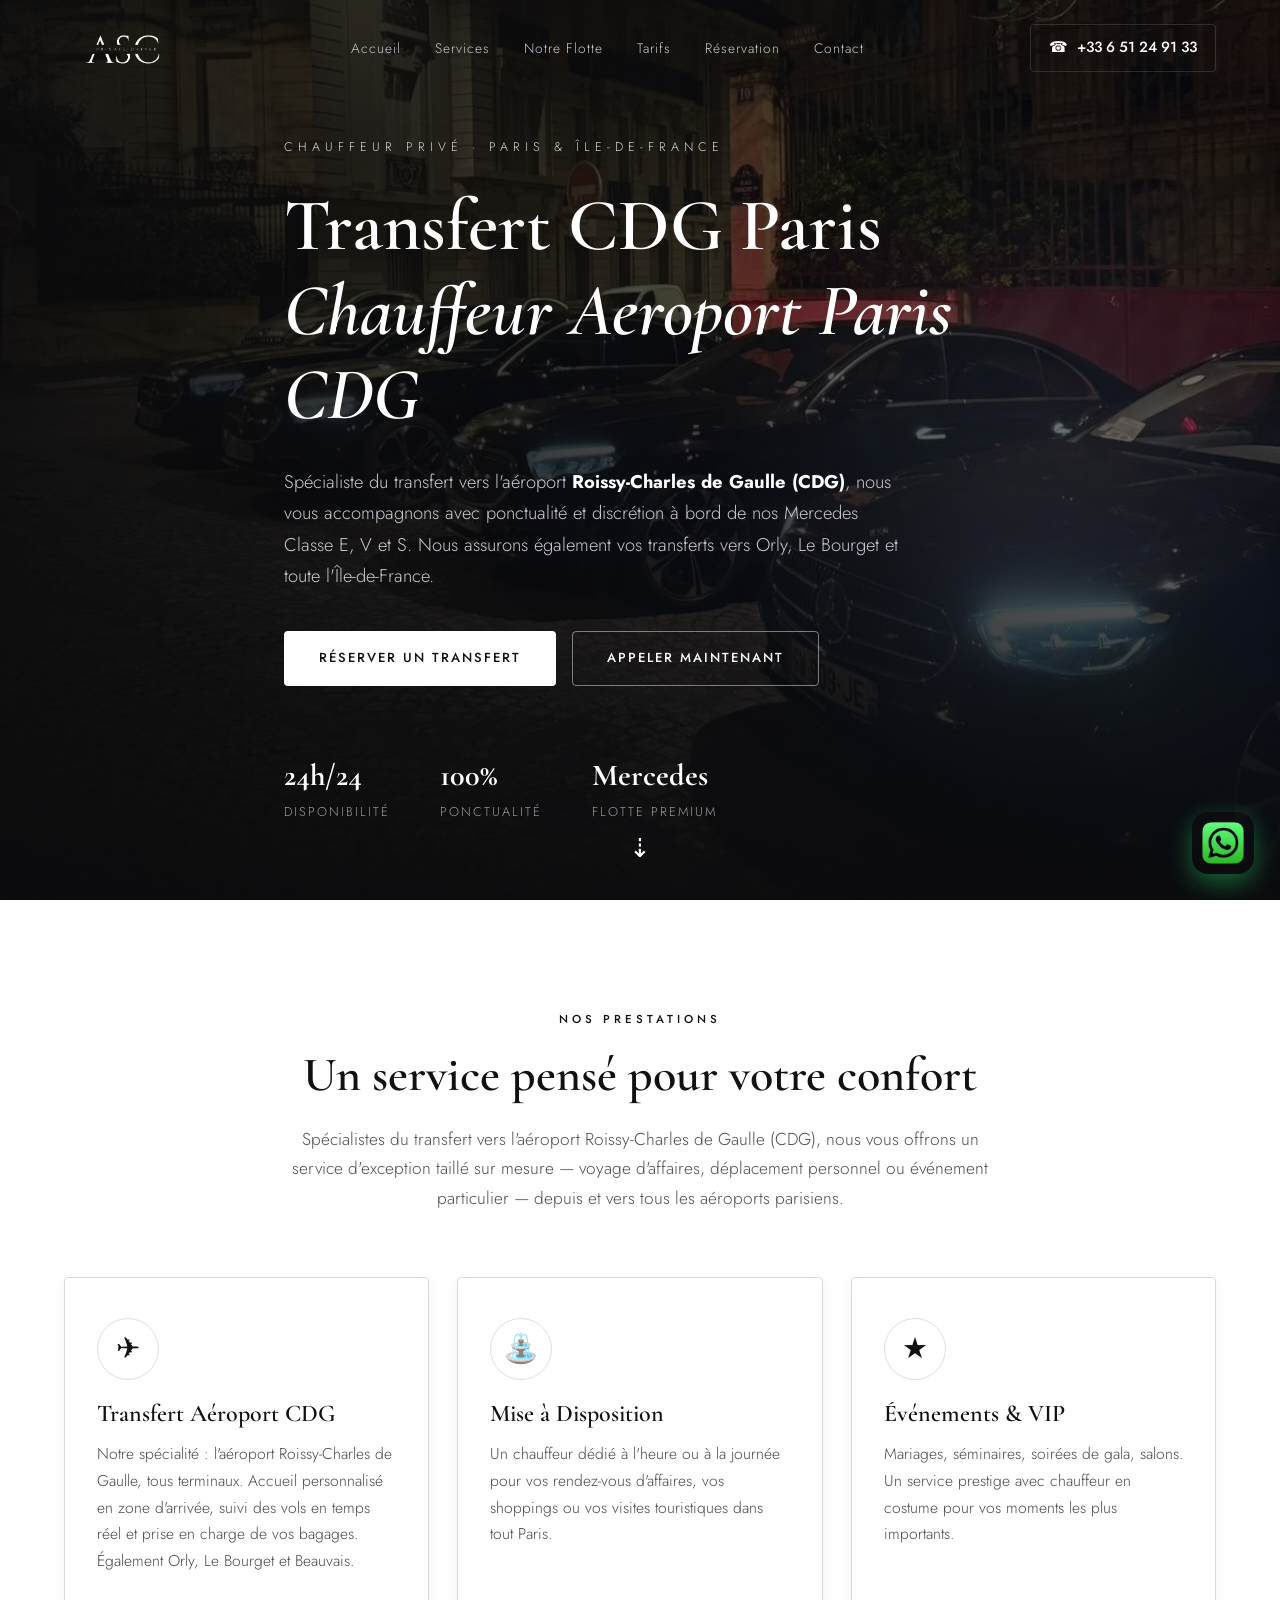
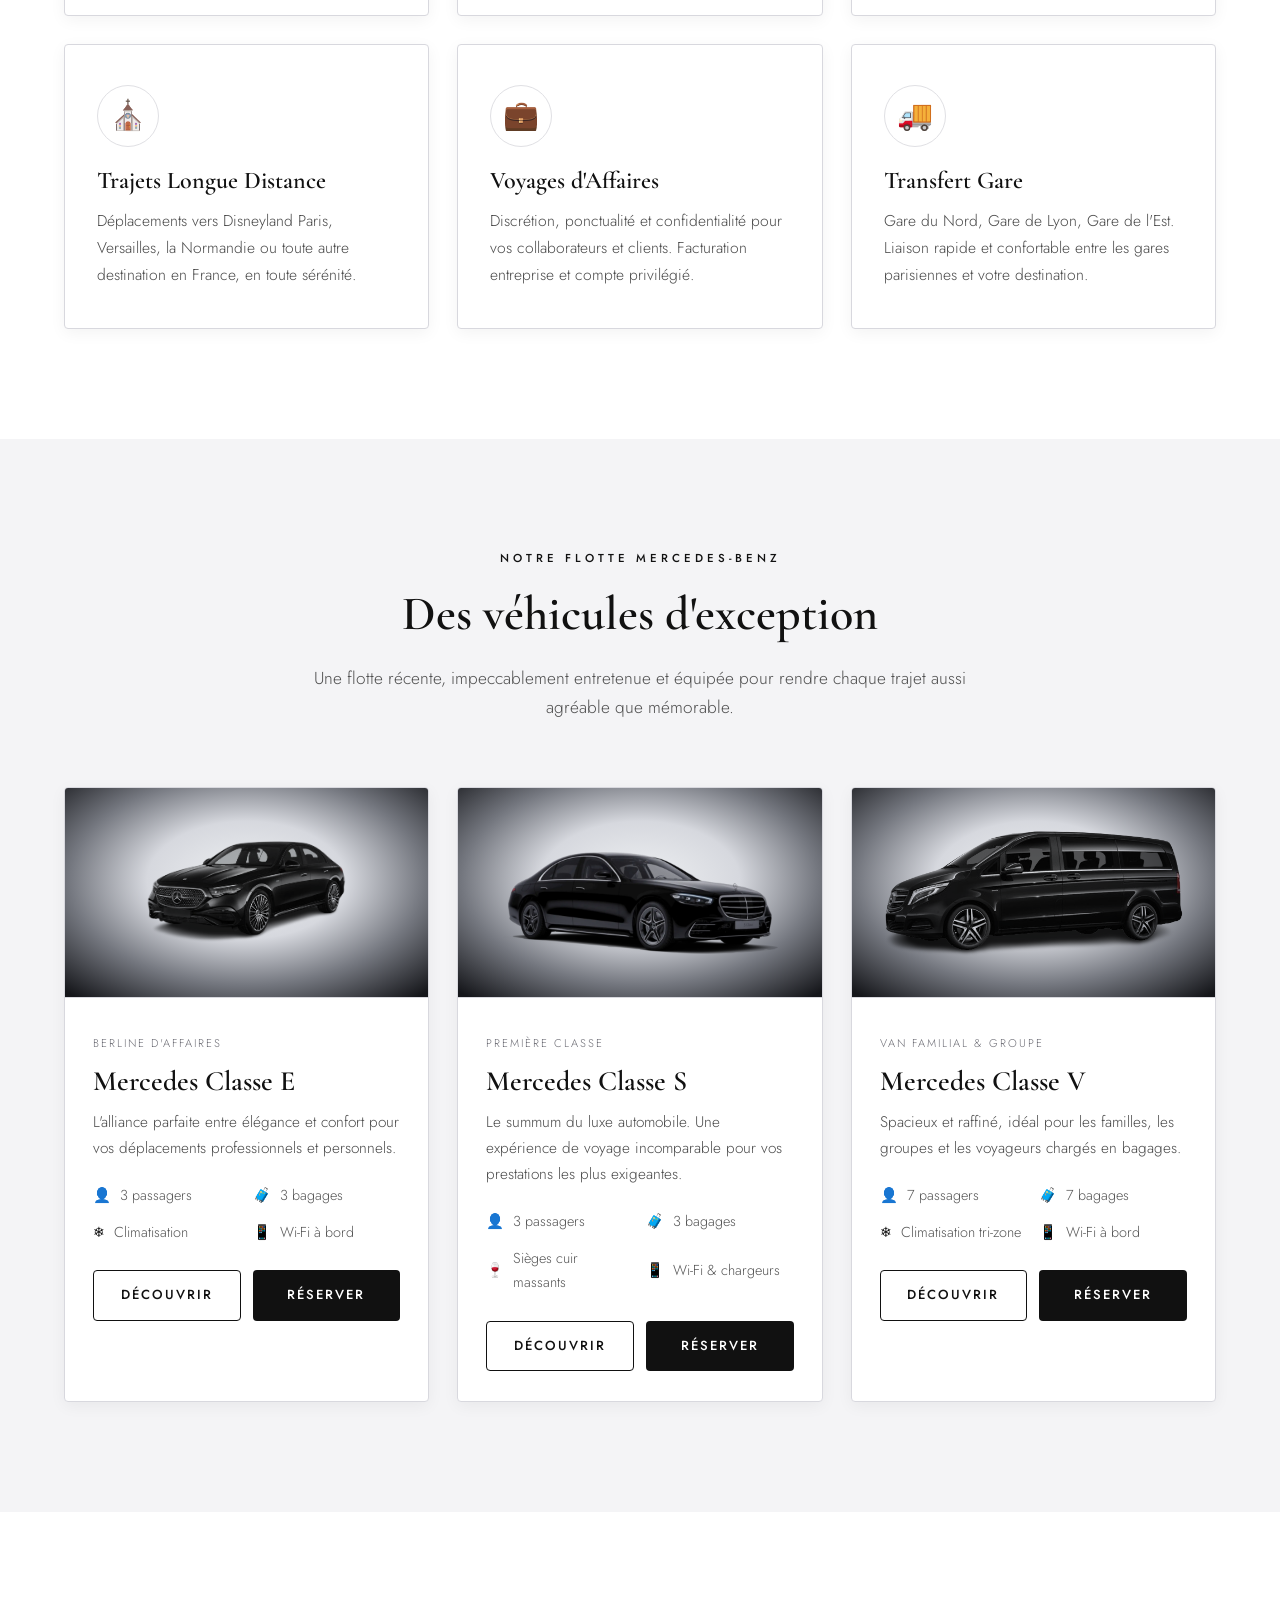
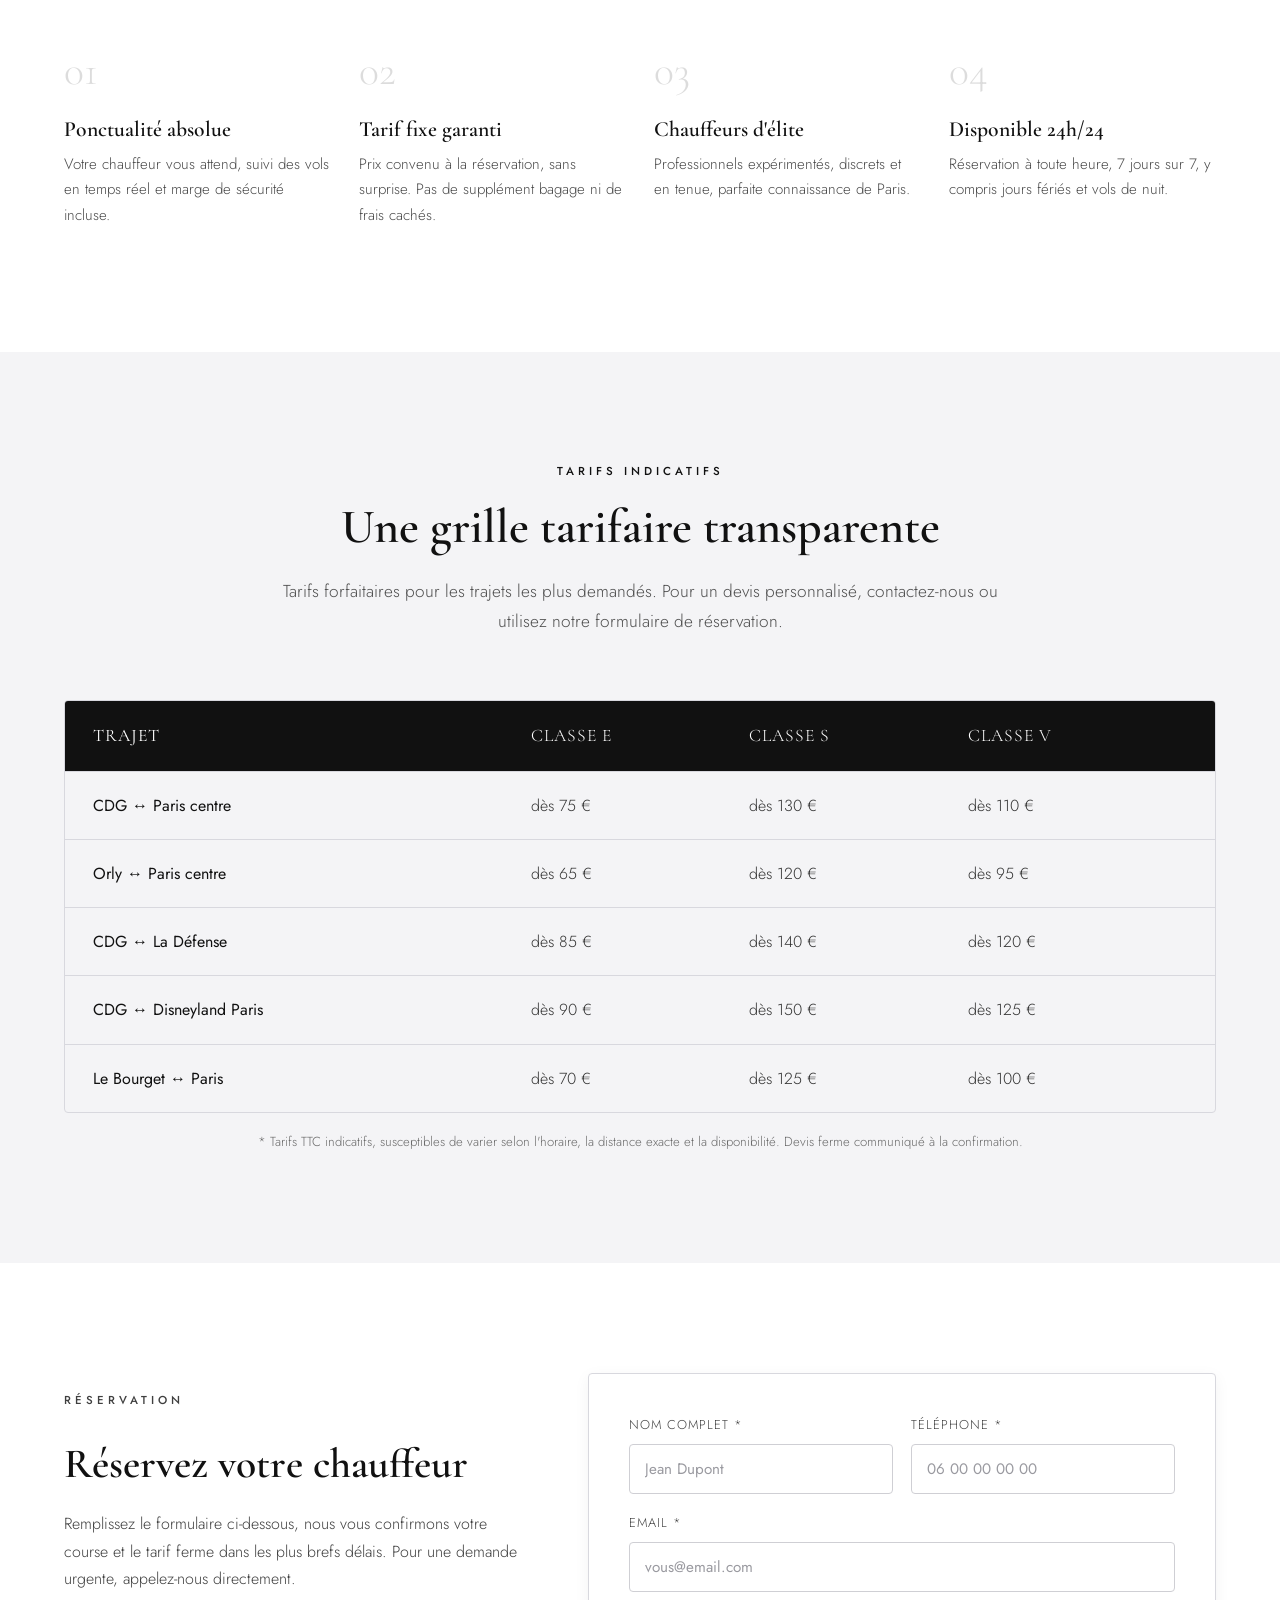
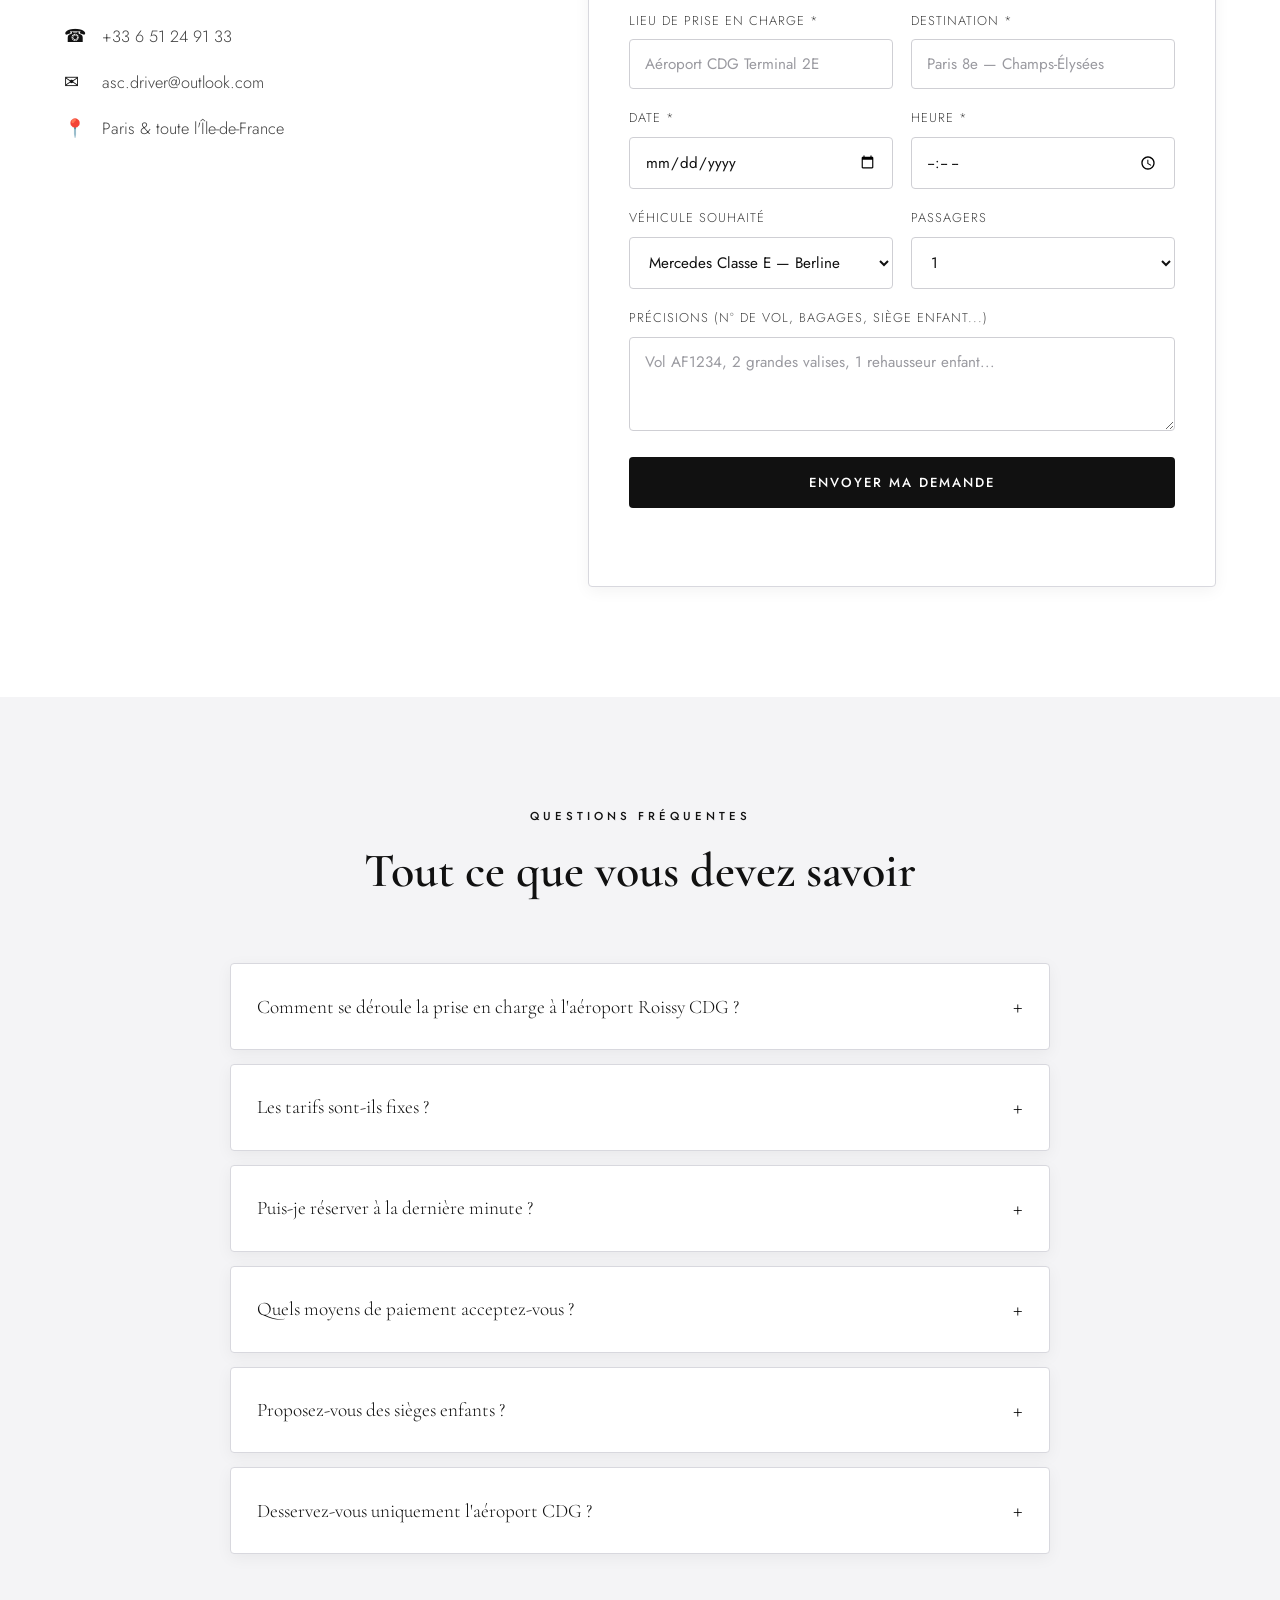
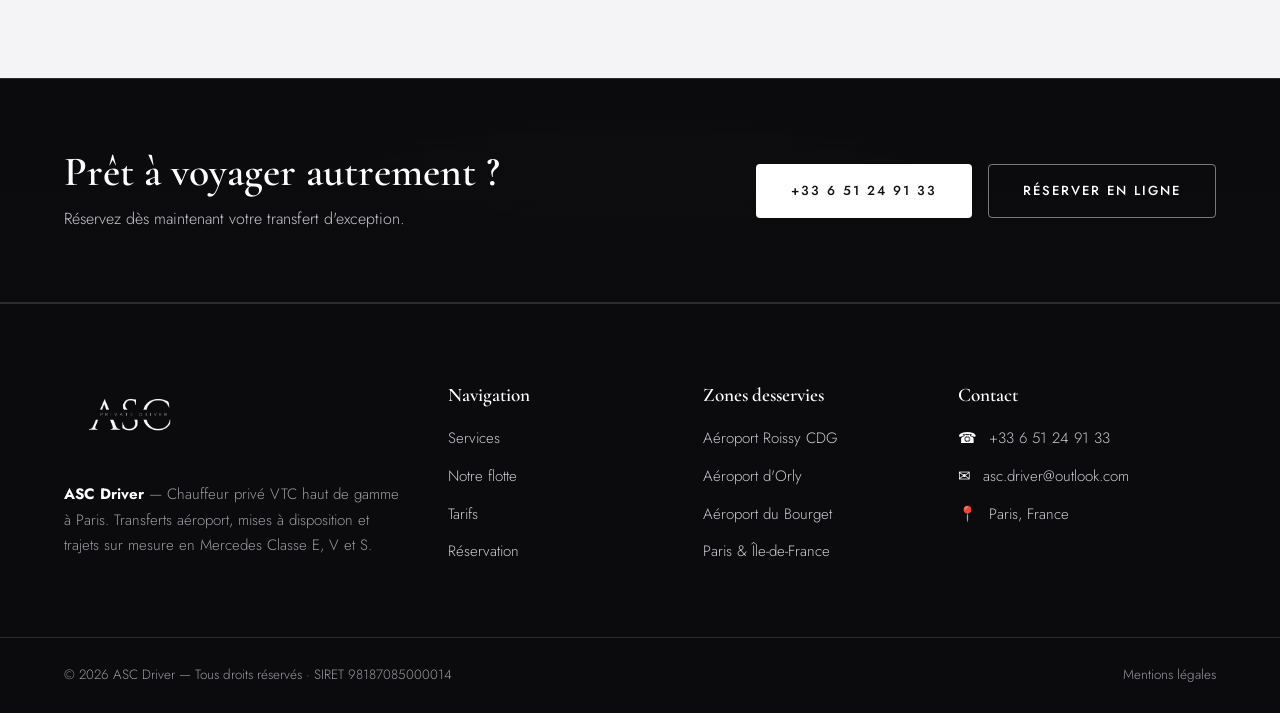
==== commit 8ec06344: "Migration WebP, theme noir & blanc, favicon complet, accessibilite - Images converties en WebP + log" ====
--- a/index.html
+++ b/index.html
@@ -15,7 +15,7 @@
   <meta property="og:title" content="ASC Driver | Transfert CDG Paris — Chauffeur Privé VTC de Luxe" />
   <meta property="og:description" content="ASC Driver — Transfert aéroport haut de gamme à Paris en Mercedes Classe E, V et S. Ponctualité et élégance." />
   <meta property="og:url" content="https://transfert-cdg-paris.fr/" />
-  <meta property="og:image" content="https://transfert-cdg-paris.fr/hero.jpeg" />
+  <meta property="og:image" content="https://transfert-cdg-paris.fr/hero.webp" />
   <meta property="og:locale" content="fr_FR" />
 
   <link rel="preconnect" href="https://fonts.googleapis.com" />
@@ -28,7 +28,7 @@
   <meta name="theme-color" content="#0b0b0d" />
   <meta name="msapplication-TileColor" content="#0b0b0d" />
   <meta name="msapplication-TileImage" content="icones/ms-icon-96x96.png" />
-  <link rel="preload" as="image" href="hero.jpeg" fetchpriority="high" />
+  <link rel="preload" as="image" href="hero.webp" fetchpriority="high" />
   <link rel="stylesheet" href="css/style.css" />
 
   <!-- Données structurées SEO -->
@@ -42,8 +42,8 @@
         "name": "ASC Driver",
         "alternateName": "Transfert CDG Paris",
         "url": "https://transfert-cdg-paris.fr",
-        "logo": "https://transfert-cdg-paris.fr/logo.png",
-        "image": "https://transfert-cdg-paris.fr/logo.png",
+        "logo": "https://transfert-cdg-paris.fr/asc-driver.webp",
+        "image": "https://transfert-cdg-paris.fr/asc-driver.webp",
         "description": "ASC Driver — Service de chauffeur privé VTC haut de gamme à Paris. Transferts aéroport Roissy CDG, Orly et Le Bourget en Mercedes Classe E, V et S. Ponctualité, discrétion et élégance, 24h/24.",
         "telephone": "+33651249133",
         "email": "asc.driver@outlook.com",
@@ -178,7 +178,7 @@
               "name": "Mercedes Classe E avec chauffeur — Berline d'affaires",
               "description": "Berline d'affaires élégante avec chauffeur privé pour vos transferts aéroport CDG, Orly et déplacements dans Paris. Jusqu'à 3 passagers et 3 bagages.",
               "url": "https://transfert-cdg-paris.fr/chauffeur-prive-classe-e.html",
-              "image": "https://transfert-cdg-paris.fr/classe-e.png",
+              "image": "https://transfert-cdg-paris.fr/classe-e.webp",
               "provider": { "@id": "https://transfert-cdg-paris.fr/#organization" },
               "areaServed": { "@type": "Country", "name": "France" },
               "offers": {
@@ -216,7 +216,7 @@
               "name": "Mercedes Classe V avec chauffeur — Van 7 places",
               "description": "Van premium avec chauffeur privé pour familles et groupes. Transferts aéroport CDG en toute sérénité. Jusqu'à 7 passagers et 7 bagages.",
               "url": "https://transfert-cdg-paris.fr/chauffeur-prive-classe-v.html",
-              "image": "https://transfert-cdg-paris.fr/classe-v.png",
+              "image": "https://transfert-cdg-paris.fr/classe-v.webp",
               "provider": { "@id": "https://transfert-cdg-paris.fr/#organization" },
               "areaServed": { "@type": "Country", "name": "France" },
               "offers": {
@@ -239,7 +239,7 @@
   <header class="header" id="header">
     <div class="container header__inner">
       <a href="#accueil" class="logo" title="chauffeur privé cdg">
-        <img src="logo.png" alt="ASC Private Driver — Chauffeur privé Paris" class="logo__img" title="chauffeur mercedes cdg" />
+        <img src="asc-driver.webp" alt="ASC Private Driver — Chauffeur privé Paris" class="logo__img" title="chauffeur mercedes cdg" />
       </a>
 
       <nav class="nav" id="nav">
@@ -357,7 +357,7 @@
       <div class="grid grid--3 fleet__grid">
         <article class="vehicle">
           <a href="chauffeur-prive-classe-e.html" class="vehicle__media" aria-label="Découvrir la Mercedes Classe E" title="voiture avec chauffeur cdg">
-            <img src="classe-e.png" alt="Mercedes Classe E avec chauffeur privé — berline transfert CDG Paris" loading="lazy" title="chauffeur privé pour particulier cdg" />
+            <img src="classe-e.webp" alt="Mercedes Classe E avec chauffeur privé — berline transfert CDG Paris" loading="lazy" title="chauffeur privé pour particulier cdg" />
           </a>
           <div class="vehicle__body">
             <span class="vehicle__tag">Berline d'affaires</span>
@@ -399,7 +399,7 @@
 
         <article class="vehicle">
           <a href="chauffeur-prive-classe-v.html" class="vehicle__media" aria-label="Découvrir la Mercedes Classe V" title="navette aeroport cdg paris">
-            <img src="classe-v.png" alt="Mercedes Classe V avec chauffeur — van navette aéroport CDG 7 places" loading="lazy" title="navette aeroport charles de gaulle gare montparnasse" />
+            <img src="classe-v.webp" alt="Mercedes Classe V avec chauffeur — van navette aéroport CDG 7 places" loading="lazy" title="navette aeroport charles de gaulle gare montparnasse" />
           </a>
           <div class="vehicle__body">
             <span class="vehicle__tag">Van familial &amp; groupe</span>
@@ -645,7 +645,7 @@
     <div class="container footer__grid">
       <div class="footer__col">
         <a href="#accueil" class="logo logo--footer" title="chauffeur privé longue distance cdg">
-          <img src="logo.png" alt="ASC Private Driver" class="logo__img" title="chauffeur mercedes cdg" />
+          <img src="asc-driver.webp" alt="ASC Private Driver" class="logo__img" title="chauffeur mercedes cdg" />
         </a>
         <p class="footer__about">
           <strong>ASC Driver</strong> — Chauffeur privé VTC haut de gamme à Paris.
@@ -694,7 +694,7 @@
 
   <!-- Bouton flottant -->
   <a href="https://wa.me/33651249133" class="float-call" target="_blank" rel="noopener" aria-label="Contacter ASC Driver sur WhatsApp" title="chauffeur aeroport cdg">
-    <img src="whatsapp.png" alt="Contacter ASC Driver sur WhatsApp" />
+    <img src="whatsapp.webp" alt="Contacter ASC Driver sur WhatsApp" />
   </a>
 
   <script src="js/main.js"></script>
--- a/css/style.css
+++ b/css/style.css
@@ -182,7 +182,7 @@
   background:
     linear-gradient(90deg, rgba(11,11,13,0.94) 0%, rgba(11,11,13,0.72) 45%, rgba(11,11,13,0.45) 100%),
     linear-gradient(180deg, rgba(11,11,13,0.35) 0%, transparent 35%, rgba(11,11,13,0.95) 100%),
-    url("../hero.jpeg") center center / cover no-repeat;
+    url("../hero.webp") center center / cover no-repeat;
 }
 .hero__overlay {
   position: absolute; right: -10%; top: 50%; transform: translateY(-50%);
@@ -308,20 +308,8 @@
   display: grid; grid-template-columns: 1.05fr 0.95fr;
   gap: 50px; align-items: center; width: 100%;
 }
-.v-hero__showcase {
-  background: radial-gradient(ellipse at 50% 45%, #ffffff 0%, #e6e7eb 55%, #cdced4 100%);
-  border: 1px solid var(--line); border-radius: 10px;
-  padding: 28px; display: flex; align-items: center; justify-content: center;
-  box-shadow: 0 30px 60px rgba(0,0,0,0.45);
-}
-.v-hero__showcase img {
-  width: 100%; max-height: 300px; object-fit: contain;
-  filter: drop-shadow(0 18px 24px rgba(0,0,0,0.25));
-}
 @media (max-width: 900px) {
   .v-hero__inner { grid-template-columns: 1fr; gap: 32px; }
-  .v-hero__showcase { order: 2; padding: 20px; }
-  .v-hero__showcase img { max-height: 220px; }
   .hero-form { order: 2; }
 }
 
@@ -382,10 +370,6 @@
 .v-hero--e::before { background: linear-gradient(135deg, #2a2c33, #0f1013); }
 .v-hero--s::before { background: linear-gradient(135deg, #3a3526, #0f1013); }
 .v-hero--v::before { background: linear-gradient(135deg, #26303a, #0f1013); }
-.v-hero__emoji {
-  position: absolute; right: 4%; top: 46%; transform: translateY(-50%);
-  font-size: 14rem; opacity: 0.14; z-index: 1; line-height: 1;
-}
 .v-hero__content { position: relative; z-index: 2; max-width: 720px; }
 .v-hero__crumb { font-size: 0.84rem; letter-spacing: 1px; color: var(--grey); margin-bottom: 22px; }
 .v-hero__crumb a { color: var(--gold); }
@@ -473,7 +457,6 @@
 }
 @media (max-width: 768px) {
   .vehicle__actions { grid-template-columns: 1fr; }
-  .v-hero__emoji { font-size: 8rem; opacity: 0.1; }
   .v-equip__grid { grid-template-columns: 1fr; }
   .v-uses__list { grid-template-columns: 1fr; }
 }
@@ -641,12 +624,13 @@
   .pricing__table { border: none; }
   .pricing__row--head { display: none; }
   .pricing__row {
-    grid-template-columns: 1fr; gap: 8px; border: 1px solid var(--line);
+    grid-template-columns: 1fr; gap: 8px; background: #ffffff;
+    border: 1px solid #d8d8de; box-shadow: 0 4px 16px rgba(0,0,0,.05);
     border-radius: var(--radius); margin-bottom: 14px; padding: 18px;
   }
   .pricing__row span:not(:first-child) { display: flex; justify-content: space-between; }
   .pricing__row span:not(:first-child)::before {
-    content: attr(data-label); color: var(--grey); font-size: 0.82rem;
+    content: attr(data-label); color: #6a6a6a; font-size: 0.82rem;
   }
   .pricing__row span:first-child { font-size: 1.1rem; padding-bottom: 8px; border-bottom: 1px solid var(--line); margin-bottom: 6px; }
 
@@ -672,3 +656,200 @@
   .cta-band__actions { width: 100%; flex-direction: column; }
   .cta-band__actions .btn { width: 100%; }
 }
+
+/* =================================================================
+   THÈME NOIR & BLANC
+   Header / Hero / CTA / Footer restent noirs (logo blanc lisible)
+   Sections de contenu en blanc / gris clair, accents or -> noir & blanc
+   ================================================================= */
+
+:root { --line: rgba(140, 140, 150, 0.25); }
+
+/* Base claire */
+body { background: #ffffff; color: #222222; }
+
+/* ---- Fonds clairs alternés ---- */
+.services { background: #ffffff; }
+.fleet    { background: #f4f4f6; }
+.perks    { background: #ffffff; }
+.pricing  { background: #f4f4f6; }
+.booking  { background: #ffffff; }
+.faq      { background: #f4f4f6; }
+.v-stats  { background: #f4f4f6; border-bottom: 1px solid #e6e6ea; }
+.v-equip  { background: #f4f4f6; }
+.v-price  { background: #f4f4f6; }
+
+/* ---- Titres & intros (sections claires) ---- */
+.section__title   { color: #111111; }
+.section__eyebrow { color: #111111; }
+.section__intro   { color: #555555; }
+
+/* ---- Cartes services ---- */
+.card { background: #ffffff; border: 1px solid #e6e6ea; }
+.card:hover { background: #ffffff; border-color: #111111; box-shadow: 0 16px 34px rgba(0,0,0,.08); }
+.card__icon { color: #111111; border-color: #e0e0e4; }
+.card__title { color: #111111; }
+.card p { color: #555555; }
+
+/* ---- Flotte ---- */
+.vehicle { background: #ffffff; border: 1px solid #e6e6ea; }
+.vehicle:hover { box-shadow: 0 22px 44px rgba(0,0,0,.14); }
+.vehicle--featured { border-color: #111111; }
+.vehicle__media { border-bottom-color: #e6e6ea; }
+.vehicle__tag { color: #8a8a90; }
+.vehicle__tag--gold { color: #111111; }
+.vehicle__name a { color: #111111; }
+.vehicle__name a:hover { color: #555555; }
+.vehicle__desc { color: #555555; }
+.vehicle__specs li { color: #555555; }
+.vehicle__specs span { color: #111111; }
+
+/* ---- Avantages ---- */
+.perk__num { color: #111111; opacity: .14; }
+.perk h3 { color: #111111; }
+.perk p { color: #555555; }
+
+/* ---- Tarifs ---- */
+.pricing__table { border-color: #e6e6ea; }
+.pricing__row { border-bottom-color: #e6e6ea; }
+.pricing__row--head { background: #111111; color: #ffffff; }
+.pricing__row span:first-child { color: #111111; }
+.pricing__row span:not(:first-child) { color: #444444; }
+.pricing__row:not(.pricing__row--head):hover { background: #ececef; }
+.pricing__note { color: #888888; }
+
+/* ---- Réservation ---- */
+.booking__intro > p { color: #555555; }
+.booking__contact li { color: #333333; }
+.booking__contact span { color: #111111; }
+.booking__contact a:hover { color: #000000; }
+.booking__form { background: #ffffff; border: 1px solid #e6e6ea; }
+.field label { color: #555555; }
+.field input, .field select, .field textarea { background: #ffffff; border: 1px solid #cfcfd4; color: #111111; }
+.field input:focus, .field select:focus, .field textarea:focus { border-color: #111111; }
+.field input::placeholder, .field textarea::placeholder { color: #9a9aa0; }
+.field select option { background: #ffffff; }
+.booking__feedback.success { color: #111111; }
+
+/* ---- FAQ ---- */
+.faq__item { background: #ffffff; border: 1px solid #e6e6ea; }
+.faq__item summary { color: #111111; }
+.faq__item summary::after { color: #111111; }
+.faq__item p { color: #555555; }
+
+/* ---- Pages véhicule : stats ---- */
+.v-stat { border-right-color: #e6e6ea; }
+.v-stat__icon { color: #111111; }
+.v-stat__value { color: #111111; }
+.v-stat__label { color: #888888; }
+
+/* ---- Pages véhicule : présentation ---- */
+.v-intro__text p { color: #555555; }
+
+/* ---- Pages véhicule : équipements ---- */
+.v-equip__item { background: #ffffff; border: 1px solid #e6e6ea; }
+.v-equip__item span { color: #111111; }
+.v-equip__item h3 { color: #111111; }
+.v-equip__item p { color: #666666; }
+
+/* ---- Pages véhicule : usages ---- */
+.v-uses__list li { background: #ffffff; border: 1px solid #e6e6ea; color: #555555; }
+.v-uses__list li::before { color: #111111; }
+
+/* ---- Pages véhicule : tarifs ---- */
+.v-price__card { background: #ffffff; border: 1px solid #e6e6ea; }
+.v-price__card:hover { border-color: #111111; }
+.v-price__route { color: #111111; }
+.v-price__amount { color: #111111; }
+.v-price__amount small { color: #888888; }
+
+/* ---- Boutons (contexte clair = défaut) ---- */
+.btn--gold { background: #111111; color: #ffffff; }
+.btn--gold:hover { background: #000000; box-shadow: 0 12px 30px rgba(0,0,0,.2); }
+.btn--outline { border-color: #111111; color: #111111; }
+.btn--outline:hover { background: #111111; color: #ffffff; }
+
+/* =====  SECTIONS SOMBRES CONSERVÉES (or -> blanc)  ===== */
+.hero__overlay { background: radial-gradient(circle, rgba(255,255,255,.06), transparent 70%); }
+.hero__eyebrow { color: #d8d8d8; }
+.hero__title span { background: none; -webkit-text-fill-color: #ffffff; color: #ffffff; }
+.hero__badges strong { color: #ffffff; }
+.hero__scroll { color: #ffffff; }
+
+.nav__link:hover { color: #ffffff; }
+.nav__link::after { background: #ffffff; }
+.header__cta { color: #ffffff; }
+.header__cta:hover { border-color: #ffffff; color: #ffffff; }
+.header__cta-icon { color: #ffffff; }
+
+.v-hero__tag { color: #d8d8d8; border-color: rgba(255,255,255,.25); }
+.v-hero__title span { background: none; -webkit-text-fill-color: #ffffff; color: #ffffff; }
+.v-hero__crumb a { color: #ffffff; }
+
+.cta-band {
+  background:
+    linear-gradient(rgba(11,11,13,.9), rgba(11,11,13,.95)),
+    radial-gradient(ellipse at center, rgba(255,255,255,.06), transparent 70%),
+    #0b0b0d;
+}
+
+.footer__col h4 { color: #ffffff; }
+.footer__contact span { color: #ffffff; }
+.footer__col ul li a:hover { color: #ffffff; }
+.footer__bottom a:hover { color: #ffffff; }
+
+/* Boutons inversés (blanc) dans les zones sombres */
+.hero .btn--gold, .cta-band .btn--gold, .v-hero .btn--gold {
+  background: #ffffff; color: #111111;
+}
+.hero .btn--gold:hover, .cta-band .btn--gold:hover, .v-hero .btn--gold:hover {
+  background: #e6e6e6; color: #111111; box-shadow: 0 12px 30px rgba(0,0,0,.4);
+}
+.hero .btn--ghost, .cta-band .btn--ghost, .v-hero .btn--ghost {
+  border-color: rgba(255,255,255,.45); color: #ffffff;
+}
+.hero .btn--ghost:hover, .cta-band .btn--ghost:hover, .v-hero .btn--ghost:hover {
+  border-color: #ffffff; color: #ffffff;
+}
+.v-hero .btn--outline { border-color: rgba(255,255,255,.45); color: #ffffff; }
+.v-hero .btn--outline:hover { background: #ffffff; color: #111111; }
+
+/* Formulaire multi-étapes (hero sombre) : accents or -> blanc */
+.form-step__label { color: #d8d8d8; }
+.step-dot.active { background: #ffffff; }
+.hf-feedback.success { color: #ffffff; }
+.hf-field input:focus, .hf-field select:focus { border-color: #ffffff; }
+
+/* =================================================================
+   AJUSTEMENTS DE CONTRASTE
+   ================================================================= */
+
+/* Petits textes gris : assombris pour une meilleure lisibilité */
+.vehicle__tag { color: #6c6c74; }
+.v-stat__label, .v-price__amount small, .pricing__note { color: #6a6a6a; }
+.section__intro { color: #4f4f4f; }
+.card p, .vehicle__desc, .perk p, .faq__item p,
+.v-intro__text p, .v-uses__list li, .v-equip__item p { color: #4a4a4a; }
+.booking__intro > p, .booking__contact li { color: #3f3f3f; }
+.field label { color: #444444; }
+.pricing__row span:not(:first-child) { color: #333333; }
+
+/* Cartes mieux définies sur fonds clairs (bordure + ombre douce) */
+.card, .vehicle, .faq__item, .booking__form,
+.v-equip__item, .v-uses__list li, .v-price__card {
+  border-color: #d8d8de;
+  box-shadow: 0 4px 16px rgba(0, 0, 0, 0.05);
+}
+.pricing__table { border-color: #d8d8de; }
+.pricing__row { border-bottom-color: #d8d8de; }
+/* En-tête noire : forcer le texte des cellules en blanc */
+.pricing__row--head span:first-child,
+.pricing__row--head span:not(:first-child) { color: #ffffff; }
+
+/* Séparateurs un peu plus visibles */
+.v-stats { border-bottom-color: #d8d8de; }
+.v-stat { border-right-color: #d8d8de; }
+.vehicle__media { border-bottom-color: #d8d8de; }
+
+/* Emphase (gras) lisible sur fonds sombres */
+.hero__subtitle strong, .v-hero__lead strong, .footer__about strong { color: #ffffff; }
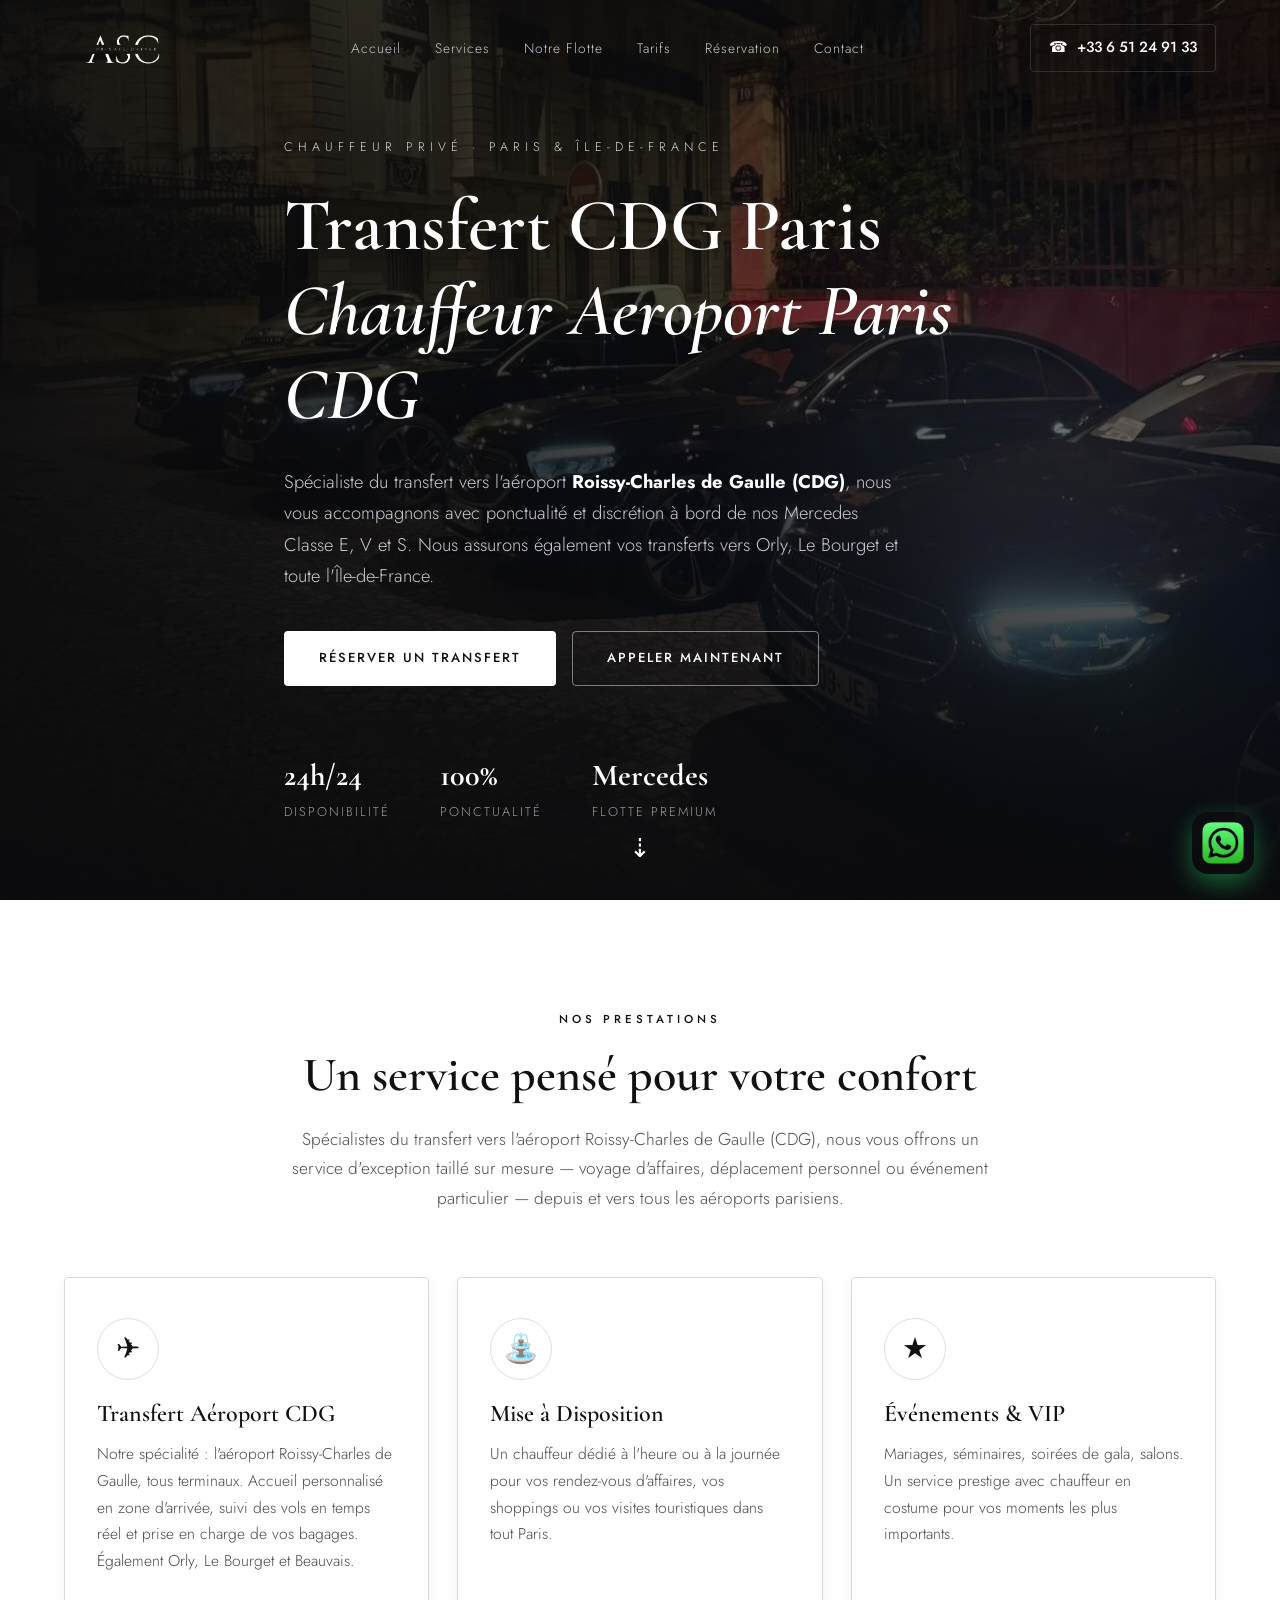
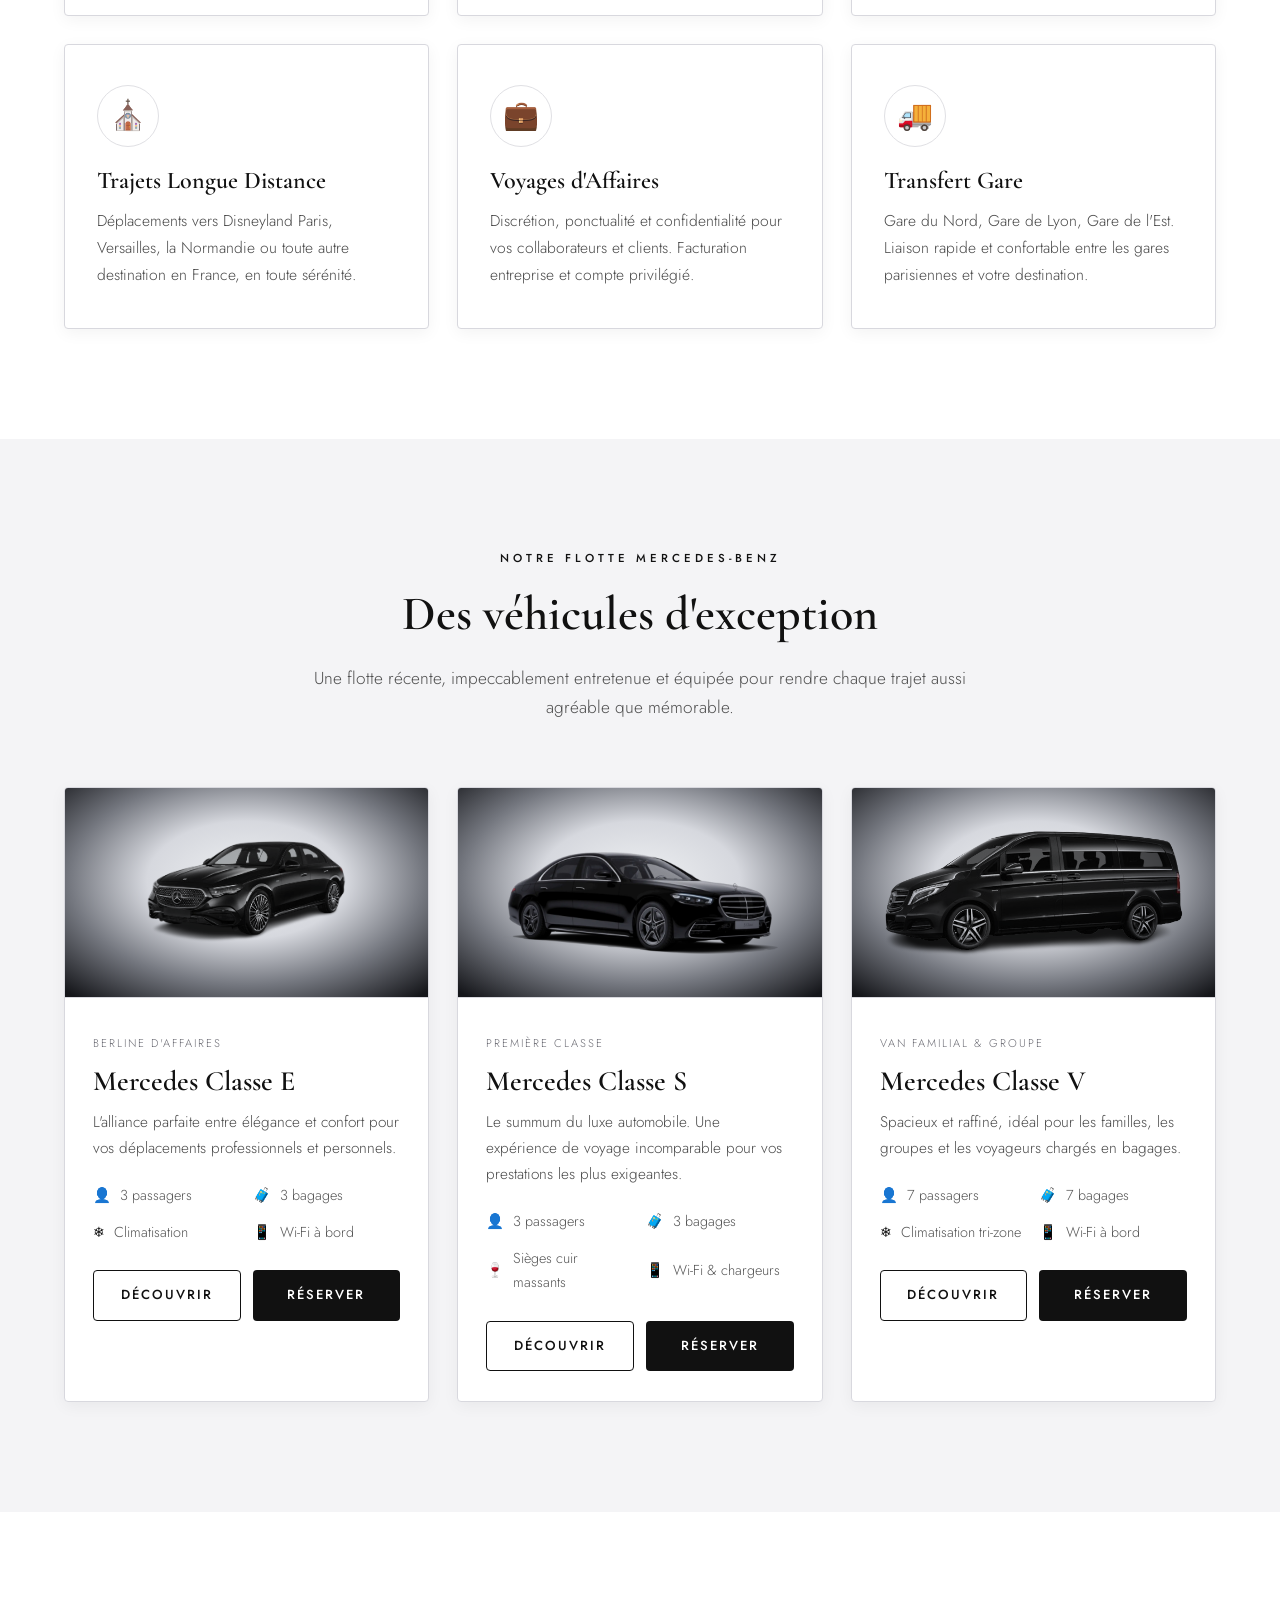
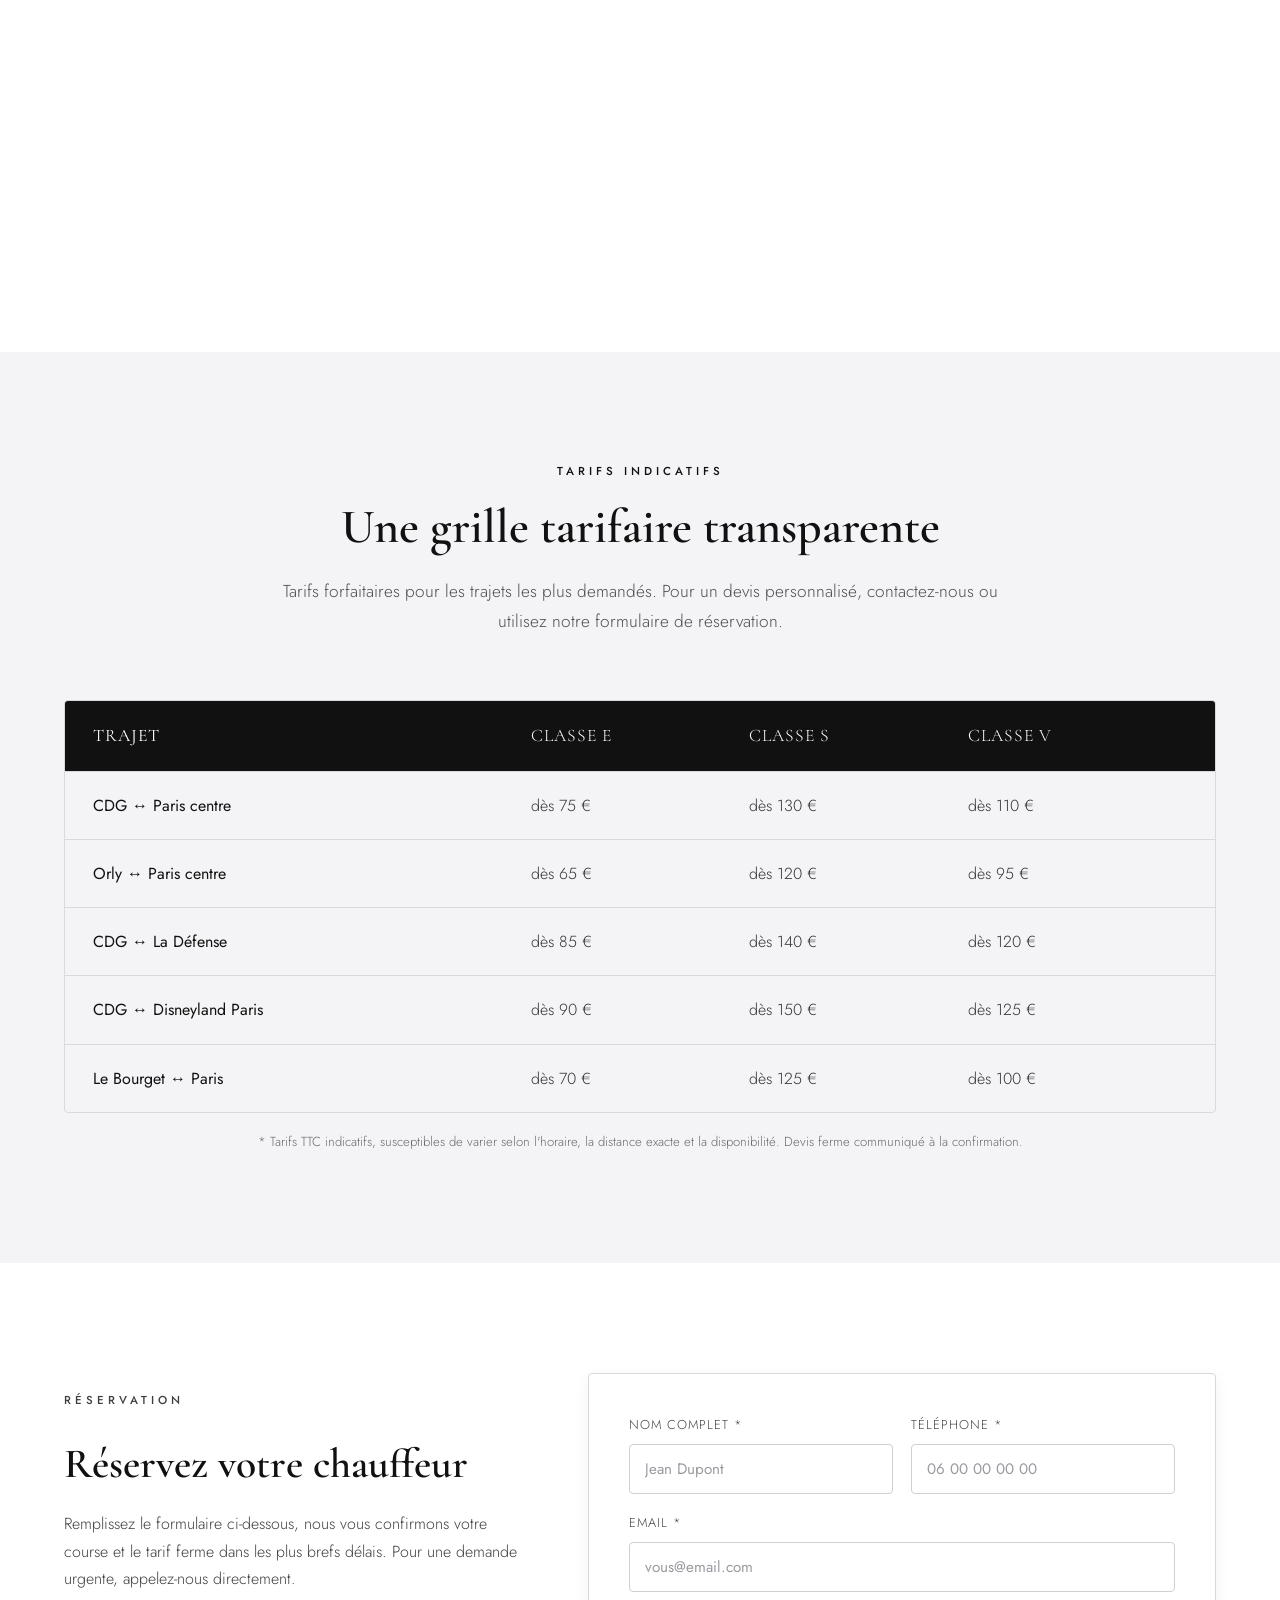
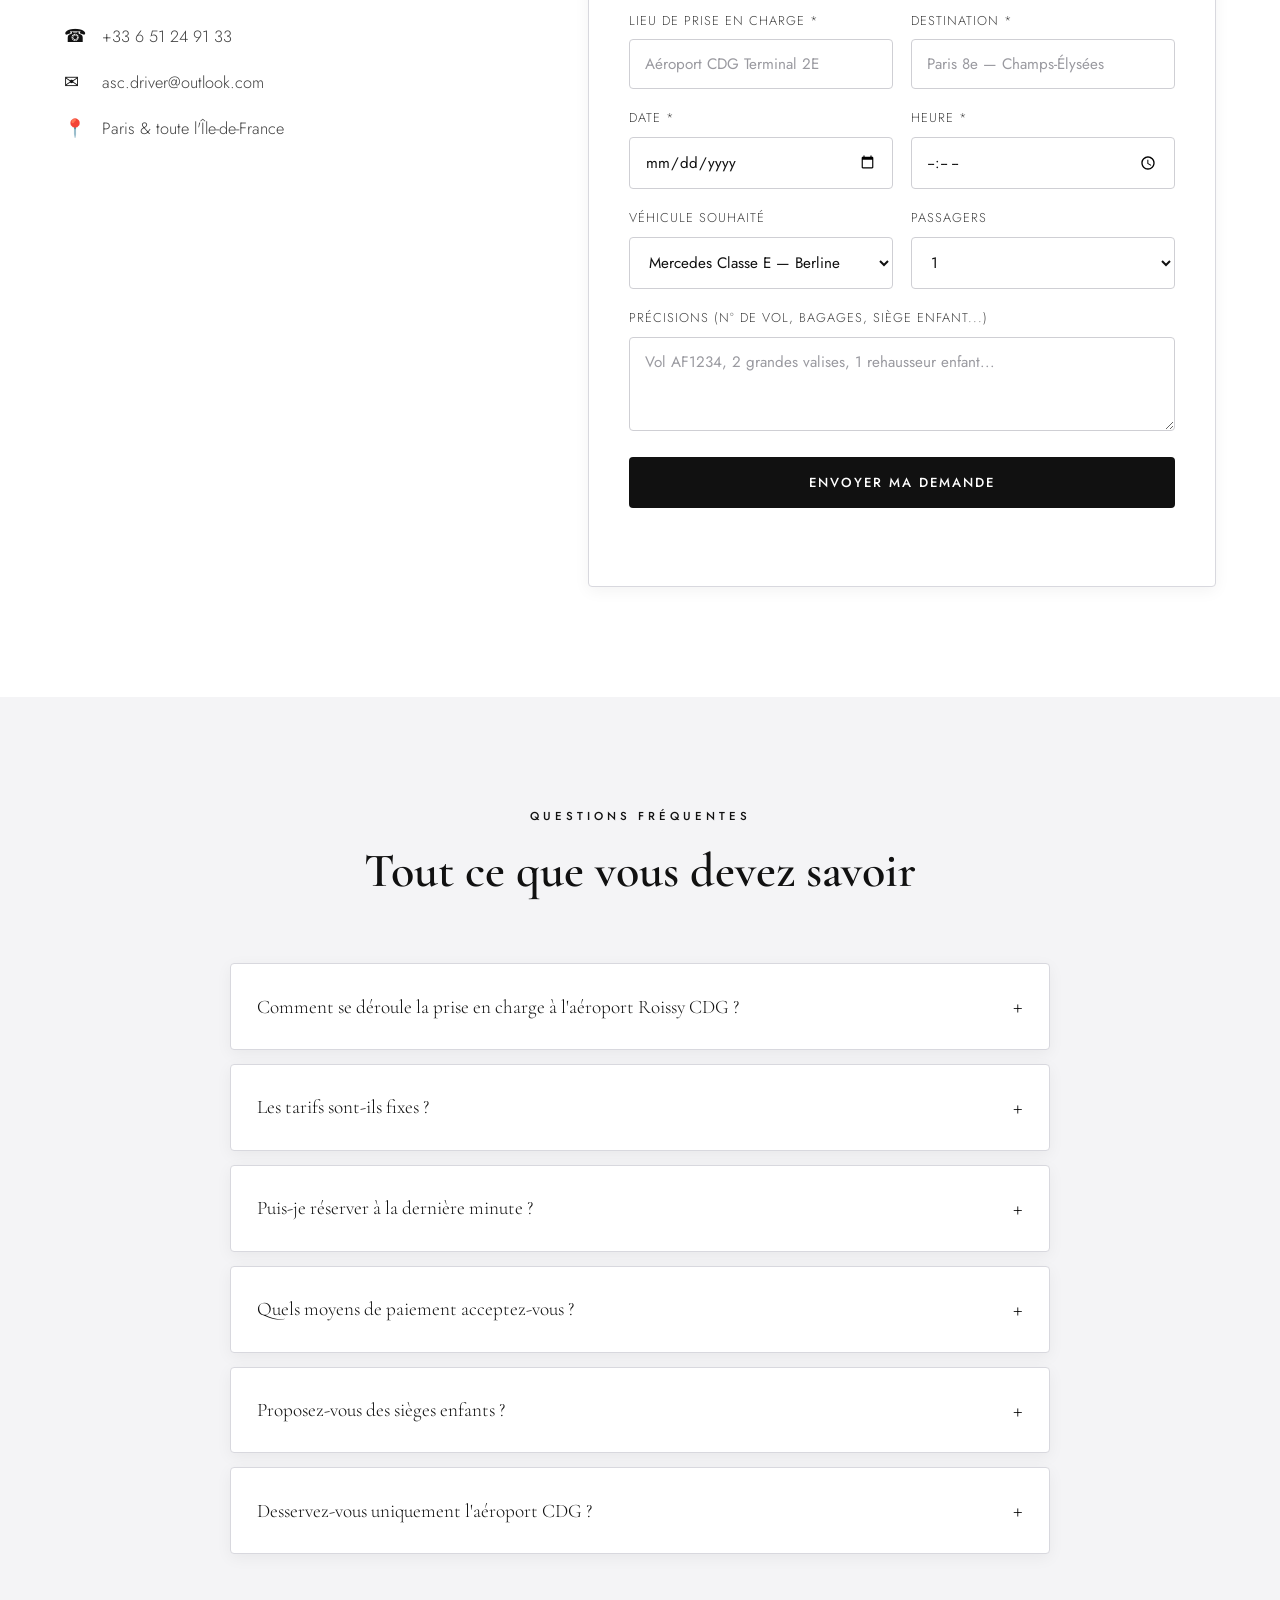
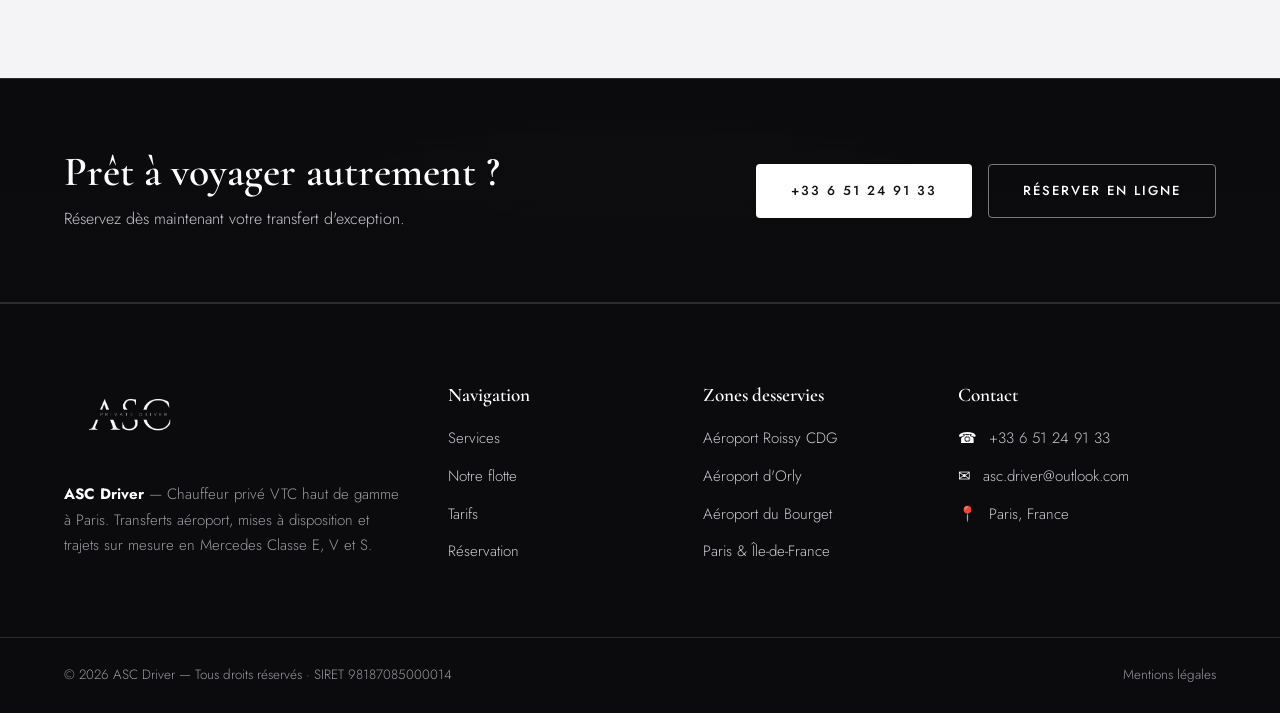
==== commit 577b7cce: "Suppression de tous les commentaires (HTML, CSS, JS, sitemap) Co-Authored-By: Claude Opus 4.8 <norep" ====
--- a/index.html
+++ b/index.html
@@ -9,15 +9,12 @@
   <meta name="author" content="ASC Driver" />
   <meta name="robots" content="index, follow" />
   <link rel="canonical" href="https://transfert-cdg-paris.fr/" />
-
-  <!-- Open Graph -->
   <meta property="og:type" content="website" />
   <meta property="og:title" content="ASC Driver | Transfert CDG Paris — Chauffeur Privé VTC de Luxe" />
   <meta property="og:description" content="ASC Driver — Transfert aéroport haut de gamme à Paris en Mercedes Classe E, V et S. Ponctualité et élégance." />
   <meta property="og:url" content="https://transfert-cdg-paris.fr/" />
   <meta property="og:image" content="https://transfert-cdg-paris.fr/hero.webp" />
   <meta property="og:locale" content="fr_FR" />
-
   <link rel="preconnect" href="https://fonts.googleapis.com" />
   <link rel="preconnect" href="https://fonts.gstatic.com" crossorigin />
   <link href="https://fonts.googleapis.com/css2?family=Cormorant+Garamond:wght@400;500;600;700&family=Jost:wght@300;400;500;600&display=swap" rel="stylesheet" />
@@ -30,8 +27,6 @@
   <meta name="msapplication-TileImage" content="icones/ms-icon-96x96.png" />
   <link rel="preload" as="image" href="hero.webp" fetchpriority="high" />
   <link rel="stylesheet" href="css/style.css" />
-
-  <!-- Données structurées SEO -->
   <script type="application/ld+json">
   {
     "@context": "https://schema.org",
@@ -234,14 +229,11 @@
   </script>
 </head>
 <body>
-
-  <!-- ===== HEADER ===== -->
   <header class="header" id="header">
     <div class="container header__inner">
       <a href="#accueil" class="logo" title="chauffeur privé cdg">
         <img src="asc-driver.webp" alt="ASC Private Driver — Chauffeur privé Paris" class="logo__img" title="chauffeur mercedes cdg" />
       </a>
-
       <nav class="nav" id="nav">
         <ul class="nav__list">
           <li><a href="#accueil" class="nav__link" title="navette paris charles de gaulle">Accueil</a></li>
@@ -252,19 +244,15 @@
           <li><a href="#contact" class="nav__link" title="reservation vtc cdg">Contact</a></li>
         </ul>
       </nav>
-
       <a href="tel:+33651249133" class="header__cta" title="réserver vtc aéroport charles de gaulle">
         <span class="header__cta-icon">&#9742;</span>
         <span>+33 6 51 24 91 33</span>
       </a>
-
       <button class="burger" id="burger" aria-label="Menu" aria-expanded="false">
         <span></span><span></span><span></span>
       </button>
     </div>
   </header>
-
-  <!-- ===== HERO ===== -->
   <section class="hero" id="accueil">
     <div class="hero__overlay"></div>
     <div class="container hero__content">
@@ -279,7 +267,6 @@
         <a href="#reservation" class="btn btn--gold" title="reservation vtc cdg">Réserver un transfert</a>
         <a href="tel:+33651249133" class="btn btn--ghost" title="chauffeur navette aeroport cdg">Appeler maintenant</a>
       </div>
-
       <ul class="hero__badges">
         <li><strong>24h/24</strong><span>Disponibilité</span></li>
         <li><strong>100%</strong><span>Ponctualité</span></li>
@@ -288,8 +275,6 @@
     </div>
     <a href="#services" class="hero__scroll" aria-label="Défiler" title="uber cdg paris">&#8675;</a>
   </section>
-
-  <!-- ===== SERVICES ===== -->
   <section class="section services" id="services">
     <div class="container">
       <div class="section__head">
@@ -301,38 +286,32 @@
           déplacement personnel ou événement particulier — depuis et vers tous les aéroports parisiens.
         </p>
       </div>
-
       <div class="grid grid--3">
         <article class="card">
           <div class="card__icon">&#9992;</div>
           <h3 class="card__title">Transfert Aéroport CDG</h3>
           <p>Notre spécialité : l'aéroport Roissy-Charles de Gaulle, tous terminaux. Accueil personnalisé en zone d'arrivée, suivi des vols en temps réel et prise en charge de vos bagages. Également Orly, Le Bourget et Beauvais.</p>
         </article>
-
         <article class="card">
           <div class="card__icon">&#9970;</div>
           <h3 class="card__title">Mise à Disposition</h3>
           <p>Un chauffeur dédié à l'heure ou à la journée pour vos rendez-vous d'affaires, vos shoppings ou vos visites touristiques dans tout Paris.</p>
         </article>
-
         <article class="card">
           <div class="card__icon">&#9733;</div>
           <h3 class="card__title">Événements &amp; VIP</h3>
           <p>Mariages, séminaires, soirées de gala, salons. Un service prestige avec chauffeur en costume pour vos moments les plus importants.</p>
         </article>
-
         <article class="card">
           <div class="card__icon">&#9962;</div>
           <h3 class="card__title">Trajets Longue Distance</h3>
           <p>Déplacements vers Disneyland Paris, Versailles, la Normandie ou toute autre destination en France, en toute sérénité.</p>
         </article>
-
         <article class="card">
           <div class="card__icon">&#128188;</div>
           <h3 class="card__title">Voyages d'Affaires</h3>
           <p>Discrétion, ponctualité et confidentialité pour vos collaborateurs et clients. Facturation entreprise et compte privilégié.</p>
         </article>
-
         <article class="card">
           <div class="card__icon">&#128666;</div>
           <h3 class="card__title">Transfert Gare</h3>
@@ -341,8 +320,6 @@
       </div>
     </div>
   </section>
-
-  <!-- ===== FLOTTE ===== -->
   <section class="section fleet" id="flotte">
     <div class="container">
       <div class="section__head">
@@ -353,7 +330,6 @@
           chaque trajet aussi agréable que mémorable.
         </p>
       </div>
-
       <div class="grid grid--3 fleet__grid">
         <article class="vehicle">
           <a href="chauffeur-prive-classe-e.html" class="vehicle__media" aria-label="Découvrir la Mercedes Classe E" title="voiture avec chauffeur cdg">
@@ -375,7 +351,6 @@
             </div>
           </div>
         </article>
-
         <article class="vehicle vehicle--featured">
           <a href="chauffeur-prive-classe-s.html" class="vehicle__media" aria-label="Découvrir la Mercedes Classe S" title="chauffeur vtc privé charles de gaulle">
             <img src="classe-s.webp" alt="Mercedes Classe S avec chauffeur Mercedes — transfert VIP de luxe Paris" loading="lazy" title="chauffeur mercedes cdg" />
@@ -396,7 +371,6 @@
             </div>
           </div>
         </article>
-
         <article class="vehicle">
           <a href="chauffeur-prive-classe-v.html" class="vehicle__media" aria-label="Découvrir la Mercedes Classe V" title="navette aeroport cdg paris">
             <img src="classe-v.webp" alt="Mercedes Classe V avec chauffeur — van navette aéroport CDG 7 places" loading="lazy" title="navette aeroport charles de gaulle gare montparnasse" />
@@ -420,8 +394,6 @@
       </div>
     </div>
   </section>
-
-  <!-- ===== AVANTAGES ===== -->
   <section class="section perks">
     <div class="container">
       <div class="grid grid--4">
@@ -448,8 +420,6 @@
       </div>
     </div>
   </section>
-
-  <!-- ===== TARIFS ===== -->
   <section class="section pricing" id="tarifs">
     <div class="container">
       <div class="section__head">
@@ -460,7 +430,6 @@
           personnalisé, contactez-nous ou utilisez notre formulaire de réservation.
         </p>
       </div>
-
       <div class="pricing__table">
         <div class="pricing__row pricing__row--head">
           <span>Trajet</span>
@@ -502,8 +471,6 @@
       <p class="pricing__note">* Tarifs TTC indicatifs, susceptibles de varier selon l'horaire, la distance exacte et la disponibilité. Devis ferme communiqué à la confirmation.</p>
     </div>
   </section>
-
-  <!-- ===== RESERVATION ===== -->
   <section class="section booking" id="reservation">
     <div class="container booking__inner">
       <div class="booking__intro">
@@ -520,7 +487,6 @@
           <li><span>&#128205;</span> Paris &amp; toute l'Île-de-France</li>
         </ul>
       </div>
-
       <form class="booking__form" id="bookingForm" novalidate>
         <div class="field-row">
           <div class="field">
@@ -532,12 +498,10 @@
             <input type="tel" id="phone" name="phone" required placeholder="06 00 00 00 00" />
           </div>
         </div>
-
         <div class="field">
           <label for="email">Email *</label>
           <input type="email" id="email" name="email" required placeholder="vous@email.com" />
         </div>
-
         <div class="field-row">
           <div class="field">
             <label for="from">Lieu de prise en charge *</label>
@@ -548,7 +512,6 @@
             <input type="text" id="to" name="to" required placeholder="Paris 8e — Champs-Élysées" />
           </div>
         </div>
-
         <div class="field-row">
           <div class="field">
             <label for="date">Date *</label>
@@ -559,7 +522,6 @@
             <input type="time" id="time" name="time" required />
           </div>
         </div>
-
         <div class="field-row">
           <div class="field">
             <label for="vehicle">Véhicule souhaité</label>
@@ -577,26 +539,21 @@
             </select>
           </div>
         </div>
-
         <div class="field">
           <label for="message">Précisions (n° de vol, bagages, siège enfant...)</label>
           <textarea id="message" name="message" rows="3" placeholder="Vol AF1234, 2 grandes valises, 1 rehausseur enfant..."></textarea>
         </div>
-
         <button type="submit" class="btn btn--gold btn--full">Envoyer ma demande</button>
         <p class="booking__feedback" id="formFeedback" role="status"></p>
       </form>
     </div>
   </section>
-
-  <!-- ===== FAQ ===== -->
   <section class="section faq">
     <div class="container">
       <div class="section__head">
         <p class="section__eyebrow">Questions fréquentes</p>
         <h2 class="section__title">Tout ce que vous devez savoir</h2>
       </div>
-
       <div class="faq__list">
         <details class="faq__item">
           <summary>Comment se déroule la prise en charge à l'aéroport Roissy CDG ?</summary>
@@ -625,8 +582,6 @@
       </div>
     </div>
   </section>
-
-  <!-- ===== CTA BAND ===== -->
   <section class="cta-band">
     <div class="container cta-band__inner">
       <div>
@@ -639,8 +594,6 @@
       </div>
     </div>
   </section>
-
-  <!-- ===== FOOTER ===== -->
   <footer class="footer" id="contact">
     <div class="container footer__grid">
       <div class="footer__col">
@@ -653,7 +606,6 @@
           en Mercedes Classe E, V et S.
         </p>
       </div>
-
       <div class="footer__col">
         <h4>Navigation</h4>
         <ul>
@@ -663,7 +615,6 @@
           <li><a href="#reservation" title="reserver vtc aeroport cdg">Réservation</a></li>
         </ul>
       </div>
-
       <div class="footer__col">
         <h4>Zones desservies</h4>
         <ul>
@@ -673,7 +624,6 @@
           <li>Paris &amp; Île-de-France</li>
         </ul>
       </div>
-
       <div class="footer__col">
         <h4>Contact</h4>
         <ul class="footer__contact">
@@ -683,7 +633,6 @@
         </ul>
       </div>
     </div>
-
     <div class="footer__bottom">
       <div class="container footer__bottom-inner">
         <p>&copy; <span id="year"></span> ASC Driver — Tous droits réservés · SIRET 98187085000014</p>
@@ -691,12 +640,9 @@
       </div>
     </div>
   </footer>
-
-  <!-- Bouton flottant -->
   <a href="https://wa.me/33651249133" class="float-call" target="_blank" rel="noopener" aria-label="Contacter ASC Driver sur WhatsApp" title="chauffeur aeroport cdg">
     <img src="whatsapp.webp" alt="Contacter ASC Driver sur WhatsApp" />
   </a>
-
   <script src="js/main.js"></script>
 </body>
 </html>
--- a/css/style.css
+++ b/css/style.css
@@ -1,7 +1,3 @@
-/* ===================================================================
-   TRANSFERT CDG PARIS — Feuille de style luxe
-   Palette : Noir profond, Or champagne, Crème
-   =================================================================== */
 
 :root {
   --black: #0b0b0d;
@@ -15,19 +11,14 @@
   --grey: #9a9aa0;
   --grey-light: #c9c9cf;
   --line: rgba(200, 162, 74, 0.18);
-
   --font-serif: 'Cormorant Garamond', Georgia, serif;
   --font-sans: 'Jost', 'Segoe UI', sans-serif;
-
   --container: 1200px;
   --radius: 4px;
   --transition: 0.35s cubic-bezier(0.4, 0, 0.2, 1);
 }
-
 * { margin: 0; padding: 0; box-sizing: border-box; }
-
 html { scroll-behavior: smooth; }
-
 body {
   font-family: var(--font-sans);
   background: var(--black);
@@ -37,25 +28,18 @@
   -webkit-font-smoothing: antialiased;
   overflow-x: hidden;
 }
-
 a { color: inherit; text-decoration: none; transition: color var(--transition); }
 ul { list-style: none; }
 img { max-width: 100%; display: block; }
-
 .container {
   width: 100%;
   max-width: var(--container);
   margin: 0 auto;
   padding: 0 24px;
 }
-
-/* ===== TYPOGRAPHIE ===== */
 h1, h2, h3, h4 { font-family: var(--font-serif); font-weight: 600; line-height: 1.15; }
-
 .section { padding: 110px 0; position: relative; }
-
 .section__head { text-align: center; max-width: 720px; margin: 0 auto 64px; }
-
 .section__eyebrow {
   text-transform: uppercase;
   letter-spacing: 4px;
@@ -64,11 +48,8 @@
   margin-bottom: 18px;
   font-weight: 500;
 }
-
 .section__title { font-size: clamp(2rem, 4vw, 3rem); color: var(--white); margin-bottom: 22px; }
 .section__intro { color: var(--grey-light); font-size: 1.08rem; }
-
-/* ===== BOUTONS ===== */
 .btn {
   display: inline-flex;
   align-items: center;
@@ -85,22 +66,16 @@
   border-radius: var(--radius);
   transition: all var(--transition);
 }
-
 .btn--gold {
   background: linear-gradient(135deg, var(--gold-light), var(--gold));
   color: var(--black);
 }
 .btn--gold:hover { background: linear-gradient(135deg, var(--gold), var(--gold-dark)); transform: translateY(-2px); box-shadow: 0 12px 30px rgba(200, 162, 74, 0.3); }
-
 .btn--ghost { border-color: rgba(245, 241, 232, 0.35); color: var(--cream); background: transparent; }
 .btn--ghost:hover { border-color: var(--gold); color: var(--gold); }
-
 .btn--outline { border-color: var(--gold); color: var(--gold); background: transparent; }
 .btn--outline:hover { background: var(--gold); color: var(--black); }
-
 .btn--full { width: 100%; }
-
-/* ===== HEADER ===== */
 .header {
   position: fixed;
   top: 0; left: 0; right: 0;
@@ -115,26 +90,11 @@
   border-bottom: 1px solid var(--line);
 }
 .header__inner { display: flex; align-items: center; justify-content: space-between; gap: 24px; }
-
 .logo { display: flex; align-items: center; gap: 12px; }
 .logo__img { height: 52px; width: auto; display: block; transition: opacity var(--transition); }
 .logo:hover .logo__img { opacity: 0.85; }
 .header.scrolled .logo__img { height: 44px; }
 .logo--footer .logo__img { height: 58px; margin-bottom: 20px; }
-/* Anciens éléments texte (conservés au cas où) */
-.logo__mark {
-  font-family: var(--font-serif);
-  font-weight: 700;
-  font-size: 1.25rem;
-  letter-spacing: 1px;
-  color: var(--black);
-  background: linear-gradient(135deg, var(--gold-light), var(--gold));
-  padding: 6px 11px;
-  border-radius: var(--radius);
-}
-.logo__text { font-family: var(--font-serif); font-size: 1.35rem; color: var(--white); letter-spacing: 1px; }
-.logo__text em { color: var(--gold); font-style: italic; }
-
 .nav__list { display: flex; gap: 34px; }
 .nav__link {
   font-size: 0.86rem;
@@ -150,7 +110,6 @@
 }
 .nav__link:hover { color: var(--gold); }
 .nav__link:hover::after { width: 100%; }
-
 .header__cta {
   display: flex; align-items: center; gap: 9px;
   font-size: 0.92rem; font-weight: 500; color: var(--white);
@@ -158,14 +117,11 @@
 }
 .header__cta:hover { border-color: var(--gold); color: var(--gold); }
 .header__cta-icon { color: var(--gold); }
-
 .burger { display: none; flex-direction: column; gap: 5px; background: none; border: none; cursor: pointer; padding: 6px; }
 .burger span { width: 26px; height: 2px; background: var(--cream); transition: all var(--transition); }
 .burger.active span:nth-child(1) { transform: translateY(7px) rotate(45deg); }
 .burger.active span:nth-child(2) { opacity: 0; }
 .burger.active span:nth-child(3) { transform: translateY(-7px) rotate(-45deg); }
-
-/* ===== HERO ===== */
 .hero {
   min-height: 100vh;
   display: flex;
@@ -191,7 +147,6 @@
   pointer-events: none;
 }
 .hero__content { position: relative; z-index: 2; max-width: 760px; }
-
 .hero__eyebrow {
   text-transform: uppercase; letter-spacing: 5px; font-size: 0.78rem;
   color: var(--gold); margin-bottom: 26px;
@@ -215,7 +170,6 @@
   display: flex; gap: 16px; flex-wrap: wrap; margin-bottom: 64px;
   opacity: 0; animation: fadeUp 0.8s ease forwards 0.55s;
 }
-
 .hero__badges {
   display: flex; gap: 50px; flex-wrap: wrap;
   opacity: 0; animation: fadeUp 0.8s ease forwards 0.7s;
@@ -223,19 +177,14 @@
 .hero__badges li { display: flex; flex-direction: column; }
 .hero__badges strong { font-family: var(--font-serif); font-size: 1.9rem; color: var(--gold); }
 .hero__badges span { font-size: 0.8rem; letter-spacing: 2px; text-transform: uppercase; color: var(--grey); }
-
 .hero__scroll {
   position: absolute; bottom: 30px; left: 50%; transform: translateX(-50%);
   font-size: 1.6rem; color: var(--gold); z-index: 2;
   animation: bounce 2s infinite;
 }
-
-/* ===== GRILLES ===== */
 .grid { display: grid; gap: 28px; }
 .grid--3 { grid-template-columns: repeat(3, 1fr); }
 .grid--4 { grid-template-columns: repeat(4, 1fr); }
-
-/* ===== CARTES SERVICES ===== */
 .card {
   background: var(--black-2);
   border: 1px solid var(--line);
@@ -251,8 +200,6 @@
 }
 .card__title { font-size: 1.5rem; color: var(--white); margin-bottom: 14px; }
 .card p { color: var(--grey-light); font-size: 0.98rem; }
-
-/* ===== FLOTTE ===== */
 .fleet { background: var(--black-2); }
 .vehicle {
   background: var(--black);
@@ -263,7 +210,6 @@
 }
 .vehicle:hover { transform: translateY(-6px); box-shadow: 0 24px 50px rgba(0,0,0,0.5); }
 .vehicle--featured { border-color: var(--gold); }
-
 .vehicle__media {
   height: 210px; position: relative; overflow: hidden;
   display: flex; align-items: center; justify-content: center;
@@ -276,7 +222,6 @@
   transition: transform 0.5s ease;
 }
 .vehicle:hover .vehicle__media img { transform: scale(1.06); }
-
 .vehicle__body { padding: 30px 28px; }
 .vehicle__tag {
   display: inline-block; font-size: 0.7rem; letter-spacing: 2px; text-transform: uppercase;
@@ -291,10 +236,6 @@
 .vehicle__name a:hover { color: var(--gold); }
 .vehicle__actions { display: grid; grid-template-columns: 1fr 1fr; gap: 12px; }
 .vehicle__actions .btn { padding: 13px 18px; }
-
-/* ===================================================================
-   PAGES DÉTAIL VÉHICULE
-   =================================================================== */
 .v-hero {
   position: relative;
   min-height: 78vh;
@@ -312,8 +253,6 @@
   .v-hero__inner { grid-template-columns: 1fr; gap: 32px; }
   .hero-form { order: 2; }
 }
-
-/* Formulaire multi-étapes dans le hero véhicule */
 .hero-form {
   background: rgba(19, 20, 24, 0.88);
   backdrop-filter: blur(12px);
@@ -327,11 +266,9 @@
 .hero-form__steps { display: flex; gap: 7px; flex-shrink: 0; }
 .step-dot { width: 24px; height: 4px; border-radius: 2px; background: var(--black-3); transition: background var(--transition); }
 .step-dot.active { background: linear-gradient(90deg, var(--gold-light), var(--gold)); }
-
 .form-step { display: none; }
 .form-step.active { display: block; animation: fadeUp 0.4s ease; }
 .form-step__label { font-size: 0.72rem; letter-spacing: 2px; text-transform: uppercase; color: var(--gold); margin-bottom: 16px; }
-
 .hf-field { margin-bottom: 15px; }
 .hf-field label { display: block; font-size: 0.72rem; letter-spacing: 1px; text-transform: uppercase; color: var(--grey-light); margin-bottom: 7px; }
 .hf-field input, .hf-field select {
@@ -350,7 +287,6 @@
 .hf-feedback { margin-top: 14px; font-size: 0.88rem; text-align: center; min-height: 20px; }
 .hf-feedback.success { color: var(--gold-light); }
 .hf-feedback.error { color: #e07a76; }
-
 @media (max-width: 480px) {
   .hf-row { grid-template-columns: 1fr; }
   .hero-form { padding: 24px; }
@@ -385,8 +321,6 @@
 }
 .v-hero__lead { font-size: 1.15rem; color: var(--grey-light); margin-bottom: 34px; }
 .v-hero__actions { display: flex; gap: 16px; flex-wrap: wrap; }
-
-/* Bandeau de specs clés */
 .v-stats { background: var(--black-2); border-bottom: 1px solid var(--line); }
 .v-stats__grid {
   display: grid; grid-template-columns: repeat(4, 1fr);
@@ -397,8 +331,6 @@
 .v-stat__icon { font-size: 1.6rem; color: var(--gold); margin-bottom: 10px; }
 .v-stat__value { font-family: var(--font-serif); font-size: 2rem; color: var(--white); line-height: 1; }
 .v-stat__label { font-size: 0.8rem; letter-spacing: 1px; text-transform: uppercase; color: var(--grey); margin-top: 8px; }
-
-/* Section présentation deux colonnes */
 .v-intro__grid { display: grid; grid-template-columns: 1.1fr 0.9fr; gap: 60px; align-items: center; }
 .v-intro__media {
   height: 100%; min-height: 360px; border-radius: var(--radius);
@@ -414,8 +346,6 @@
 .v-intro__text .section__title { text-align: left; }
 .v-intro__text .section__title { font-size: clamp(1.8rem, 3.5vw, 2.6rem); margin-bottom: 18px; }
 .v-intro__text p { color: var(--grey-light); margin-bottom: 16px; }
-
-/* Équipements */
 .v-equip { background: var(--black-2); }
 .v-equip__grid { display: grid; grid-template-columns: repeat(3, 1fr); gap: 20px; }
 .v-equip__item {
@@ -426,8 +356,6 @@
 .v-equip__item span { color: var(--gold); font-size: 1.4rem; line-height: 1; }
 .v-equip__item h3 { font-size: 1.2rem; color: var(--white); margin-bottom: 4px; }
 .v-equip__item p { font-size: 0.9rem; color: var(--grey); }
-
-/* Usages recommandés */
 .v-uses__list { display: grid; grid-template-columns: repeat(2, 1fr); gap: 16px; max-width: 900px; margin: 0 auto; }
 .v-uses__list li {
   display: flex; align-items: center; gap: 14px;
@@ -435,8 +363,6 @@
   padding: 18px 22px; color: var(--grey-light); background: var(--black-2);
 }
 .v-uses__list li::before { content: '\2713'; color: var(--gold); font-weight: 600; }
-
-/* Tarifs véhicule */
 .v-price { background: var(--black-2); }
 .v-price__grid { display: grid; grid-template-columns: repeat(3, 1fr); gap: 20px; max-width: 1000px; margin: 0 auto; }
 .v-price__card {
@@ -447,7 +373,6 @@
 .v-price__route { font-size: 1.05rem; color: var(--white); margin-bottom: 12px; font-family: var(--font-serif); }
 .v-price__amount { font-size: 2.2rem; color: var(--gold); font-family: var(--font-serif); }
 .v-price__amount small { font-size: 0.85rem; color: var(--grey); display: block; letter-spacing: 1px; }
-
 @media (max-width: 992px) {
   .v-stats__grid { grid-template-columns: repeat(2, 1fr); }
   .v-stat:nth-child(2) { border-right: none; }
@@ -460,15 +385,11 @@
   .v-equip__grid { grid-template-columns: 1fr; }
   .v-uses__list { grid-template-columns: 1fr; }
 }
-
-/* ===== AVANTAGES ===== */
 .perks { background: var(--black); }
 .perk { padding: 14px 0; }
 .perk__num { font-family: var(--font-serif); font-size: 2.6rem; color: var(--gold); opacity: 0.4; margin-bottom: 10px; }
 .perk h3 { font-size: 1.35rem; color: var(--white); margin-bottom: 10px; }
 .perk p { color: var(--grey-light); font-size: 0.94rem; }
-
-/* ===== TARIFS ===== */
 .pricing { background: var(--black-2); }
 .pricing__table { border: 1px solid var(--line); border-radius: var(--radius); overflow: hidden; }
 .pricing__row {
@@ -486,8 +407,6 @@
 .pricing__row:not(.pricing__row--head):hover { background: var(--black-3); }
 .pricing__row span:not(:first-child) { color: var(--gold-light); }
 .pricing__note { margin-top: 18px; font-size: 0.82rem; color: var(--grey); text-align: center; }
-
-/* ===== RESERVATION ===== */
 .booking { background: var(--black); }
 .booking__inner { display: grid; grid-template-columns: 0.85fr 1.15fr; gap: 60px; align-items: start; }
 .booking__intro .section__eyebrow { text-align: left; }
@@ -497,7 +416,6 @@
 .booking__contact li { display: flex; align-items: center; gap: 14px; font-size: 1.02rem; }
 .booking__contact span { color: var(--gold); font-size: 1.1rem; width: 24px; }
 .booking__contact a:hover { color: var(--gold); }
-
 .booking__form {
   background: var(--black-2);
   border: 1px solid var(--line);
@@ -525,8 +443,6 @@
 .booking__feedback { margin-top: 16px; font-size: 0.92rem; text-align: center; min-height: 22px; }
 .booking__feedback.success { color: var(--gold-light); }
 .booking__feedback.error { color: #e07a76; }
-
-/* ===== FAQ ===== */
 .faq { background: var(--black-2); }
 .faq__list { max-width: 820px; margin: 0 auto; }
 .faq__item {
@@ -545,8 +461,6 @@
 .faq__item summary::after { content: '+'; color: var(--gold); font-size: 1.5rem; transition: transform var(--transition); }
 .faq__item[open] summary::after { transform: rotate(45deg); }
 .faq__item p { padding: 0 26px 24px; color: var(--grey-light); }
-
-/* ===== CTA BAND ===== */
 .cta-band {
   padding: 70px 0;
   background:
@@ -559,8 +473,6 @@
 .cta-band h2 { font-size: clamp(1.8rem, 3.5vw, 2.6rem); color: var(--white); margin-bottom: 8px; }
 .cta-band p { color: var(--grey-light); }
 .cta-band__actions { display: flex; gap: 16px; flex-wrap: wrap; }
-
-/* ===== FOOTER ===== */
 .footer { background: var(--black); padding-top: 80px; border-top: 1px solid var(--line); }
 .footer__grid { display: grid; grid-template-columns: 1.6fr 1fr 1fr 1.2fr; gap: 40px; padding-bottom: 60px; }
 .logo--footer { margin-bottom: 20px; }
@@ -570,13 +482,10 @@
 .footer__col ul li a:hover { color: var(--gold); }
 .footer__contact li { display: flex; align-items: center; gap: 12px; }
 .footer__contact span { color: var(--gold); }
-
 .footer__bottom { border-top: 1px solid var(--line); padding: 26px 0; }
 .footer__bottom-inner { display: flex; justify-content: space-between; align-items: center; gap: 16px; flex-wrap: wrap; }
 .footer__bottom p { font-size: 0.84rem; color: var(--grey); }
 .footer__bottom a:hover { color: var(--gold); }
-
-/* ===== BOUTON FLOTTANT ===== */
 .float-call {
   position: fixed; bottom: 26px; right: 26px; z-index: 900;
   width: 62px; height: 62px; border-radius: 16px;
@@ -587,23 +496,17 @@
 }
 .float-call img { width: 100%; height: 100%; object-fit: contain; display: block; }
 .float-call:hover { transform: scale(1.08); }
-
-/* ===== ANIMATIONS ===== */
 @keyframes fadeUp { from { opacity: 0; transform: translateY(30px); } to { opacity: 1; transform: translateY(0); } }
 @keyframes bounce { 0%, 100% { transform: translateX(-50%) translateY(0); } 50% { transform: translateX(-50%) translateY(10px); } }
 @keyframes pulse { 0% { box-shadow: 0 0 0 0 rgba(37,211,102,0.5); } 70% { box-shadow: 0 0 0 16px rgba(37,211,102,0); } 100% { box-shadow: 0 0 0 0 rgba(37,211,102,0); } }
-
 .reveal { opacity: 0; transform: translateY(40px); transition: opacity 0.8s ease, transform 0.8s ease; }
 .reveal.visible { opacity: 1; transform: translateY(0); }
-
-/* ===== RESPONSIVE ===== */
 @media (max-width: 992px) {
   .grid--3, .grid--4 { grid-template-columns: repeat(2, 1fr); }
   .booking__inner { grid-template-columns: 1fr; gap: 40px; }
   .header__cta { display: none; }
   .footer__grid { grid-template-columns: repeat(2, 1fr); gap: 32px; }
 }
-
 @media (max-width: 768px) {
   .section { padding: 80px 0; }
   .nav {
@@ -620,7 +523,6 @@
   .grid--3, .grid--4 { grid-template-columns: 1fr; }
   .field-row { grid-template-columns: 1fr; }
   .booking__form { padding: 28px; }
-
   .pricing__table { border: none; }
   .pricing__row--head { display: none; }
   .pricing__row {
@@ -633,11 +535,9 @@
     content: attr(data-label); color: #6a6a6a; font-size: 0.82rem;
   }
   .pricing__row span:first-child { font-size: 1.1rem; padding-bottom: 8px; border-bottom: 1px solid var(--line); margin-bottom: 6px; }
-
   .cta-band__inner { flex-direction: column; text-align: center; }
   .footer__bottom-inner { flex-direction: column; text-align: center; }
 }
-
 @media (max-width: 600px) {
   .footer { padding-top: 60px; }
   .footer__grid { grid-template-columns: 1fr; gap: 30px; text-align: center; padding-bottom: 40px; }
@@ -646,29 +546,16 @@
   .footer__contact li,
   .booking__contact li { justify-content: center; }
 }
-
 @media (max-width: 480px) {
   .container { padding: 0 18px; }
   .hero__actions { flex-direction: column; }
   .hero__actions .btn { width: 100%; }
-  .logo__text { font-size: 1.15rem; }
   .hero__badges { gap: 22px; }
   .cta-band__actions { width: 100%; flex-direction: column; }
   .cta-band__actions .btn { width: 100%; }
 }
-
-/* =================================================================
-   THÈME NOIR & BLANC
-   Header / Hero / CTA / Footer restent noirs (logo blanc lisible)
-   Sections de contenu en blanc / gris clair, accents or -> noir & blanc
-   ================================================================= */
-
 :root { --line: rgba(140, 140, 150, 0.25); }
-
-/* Base claire */
 body { background: #ffffff; color: #222222; }
-
-/* ---- Fonds clairs alternés ---- */
 .services { background: #ffffff; }
 .fleet    { background: #f4f4f6; }
 .perks    { background: #ffffff; }
@@ -678,20 +565,14 @@
 .v-stats  { background: #f4f4f6; border-bottom: 1px solid #e6e6ea; }
 .v-equip  { background: #f4f4f6; }
 .v-price  { background: #f4f4f6; }
-
-/* ---- Titres & intros (sections claires) ---- */
 .section__title   { color: #111111; }
 .section__eyebrow { color: #111111; }
 .section__intro   { color: #555555; }
-
-/* ---- Cartes services ---- */
 .card { background: #ffffff; border: 1px solid #e6e6ea; }
 .card:hover { background: #ffffff; border-color: #111111; box-shadow: 0 16px 34px rgba(0,0,0,.08); }
 .card__icon { color: #111111; border-color: #e0e0e4; }
 .card__title { color: #111111; }
 .card p { color: #555555; }
-
-/* ---- Flotte ---- */
 .vehicle { background: #ffffff; border: 1px solid #e6e6ea; }
 .vehicle:hover { box-shadow: 0 22px 44px rgba(0,0,0,.14); }
 .vehicle--featured { border-color: #111111; }
@@ -703,13 +584,9 @@
 .vehicle__desc { color: #555555; }
 .vehicle__specs li { color: #555555; }
 .vehicle__specs span { color: #111111; }
-
-/* ---- Avantages ---- */
 .perk__num { color: #111111; opacity: .14; }
 .perk h3 { color: #111111; }
 .perk p { color: #555555; }
-
-/* ---- Tarifs ---- */
 .pricing__table { border-color: #e6e6ea; }
 .pricing__row { border-bottom-color: #e6e6ea; }
 .pricing__row--head { background: #111111; color: #ffffff; }
@@ -717,8 +594,6 @@
 .pricing__row span:not(:first-child) { color: #444444; }
 .pricing__row:not(.pricing__row--head):hover { background: #ececef; }
 .pricing__note { color: #888888; }
-
-/* ---- Réservation ---- */
 .booking__intro > p { color: #555555; }
 .booking__contact li { color: #333333; }
 .booking__contact span { color: #111111; }
@@ -730,75 +605,53 @@
 .field input::placeholder, .field textarea::placeholder { color: #9a9aa0; }
 .field select option { background: #ffffff; }
 .booking__feedback.success { color: #111111; }
-
-/* ---- FAQ ---- */
 .faq__item { background: #ffffff; border: 1px solid #e6e6ea; }
 .faq__item summary { color: #111111; }
 .faq__item summary::after { color: #111111; }
 .faq__item p { color: #555555; }
-
-/* ---- Pages véhicule : stats ---- */
 .v-stat { border-right-color: #e6e6ea; }
 .v-stat__icon { color: #111111; }
 .v-stat__value { color: #111111; }
 .v-stat__label { color: #888888; }
-
-/* ---- Pages véhicule : présentation ---- */
 .v-intro__text p { color: #555555; }
-
-/* ---- Pages véhicule : équipements ---- */
 .v-equip__item { background: #ffffff; border: 1px solid #e6e6ea; }
 .v-equip__item span { color: #111111; }
 .v-equip__item h3 { color: #111111; }
 .v-equip__item p { color: #666666; }
-
-/* ---- Pages véhicule : usages ---- */
 .v-uses__list li { background: #ffffff; border: 1px solid #e6e6ea; color: #555555; }
 .v-uses__list li::before { color: #111111; }
-
-/* ---- Pages véhicule : tarifs ---- */
 .v-price__card { background: #ffffff; border: 1px solid #e6e6ea; }
 .v-price__card:hover { border-color: #111111; }
 .v-price__route { color: #111111; }
 .v-price__amount { color: #111111; }
 .v-price__amount small { color: #888888; }
-
-/* ---- Boutons (contexte clair = défaut) ---- */
 .btn--gold { background: #111111; color: #ffffff; }
 .btn--gold:hover { background: #000000; box-shadow: 0 12px 30px rgba(0,0,0,.2); }
 .btn--outline { border-color: #111111; color: #111111; }
 .btn--outline:hover { background: #111111; color: #ffffff; }
-
-/* =====  SECTIONS SOMBRES CONSERVÉES (or -> blanc)  ===== */
 .hero__overlay { background: radial-gradient(circle, rgba(255,255,255,.06), transparent 70%); }
 .hero__eyebrow { color: #d8d8d8; }
 .hero__title span { background: none; -webkit-text-fill-color: #ffffff; color: #ffffff; }
 .hero__badges strong { color: #ffffff; }
 .hero__scroll { color: #ffffff; }
-
 .nav__link:hover { color: #ffffff; }
 .nav__link::after { background: #ffffff; }
 .header__cta { color: #ffffff; }
 .header__cta:hover { border-color: #ffffff; color: #ffffff; }
 .header__cta-icon { color: #ffffff; }
-
 .v-hero__tag { color: #d8d8d8; border-color: rgba(255,255,255,.25); }
 .v-hero__title span { background: none; -webkit-text-fill-color: #ffffff; color: #ffffff; }
 .v-hero__crumb a { color: #ffffff; }
-
 .cta-band {
   background:
     linear-gradient(rgba(11,11,13,.9), rgba(11,11,13,.95)),
     radial-gradient(ellipse at center, rgba(255,255,255,.06), transparent 70%),
     #0b0b0d;
 }
-
 .footer__col h4 { color: #ffffff; }
 .footer__contact span { color: #ffffff; }
 .footer__col ul li a:hover { color: #ffffff; }
 .footer__bottom a:hover { color: #ffffff; }
-
-/* Boutons inversés (blanc) dans les zones sombres */
 .hero .btn--gold, .cta-band .btn--gold, .v-hero .btn--gold {
   background: #ffffff; color: #111111;
 }
@@ -813,18 +666,10 @@
 }
 .v-hero .btn--outline { border-color: rgba(255,255,255,.45); color: #ffffff; }
 .v-hero .btn--outline:hover { background: #ffffff; color: #111111; }
-
-/* Formulaire multi-étapes (hero sombre) : accents or -> blanc */
 .form-step__label { color: #d8d8d8; }
 .step-dot.active { background: #ffffff; }
 .hf-feedback.success { color: #ffffff; }
 .hf-field input:focus, .hf-field select:focus { border-color: #ffffff; }
-
-/* =================================================================
-   AJUSTEMENTS DE CONTRASTE
-   ================================================================= */
-
-/* Petits textes gris : assombris pour une meilleure lisibilité */
 .vehicle__tag { color: #6c6c74; }
 .v-stat__label, .v-price__amount small, .pricing__note { color: #6a6a6a; }
 .section__intro { color: #4f4f4f; }
@@ -833,8 +678,6 @@
 .booking__intro > p, .booking__contact li { color: #3f3f3f; }
 .field label { color: #444444; }
 .pricing__row span:not(:first-child) { color: #333333; }
-
-/* Cartes mieux définies sur fonds clairs (bordure + ombre douce) */
 .card, .vehicle, .faq__item, .booking__form,
 .v-equip__item, .v-uses__list li, .v-price__card {
   border-color: #d8d8de;
@@ -842,14 +685,9 @@
 }
 .pricing__table { border-color: #d8d8de; }
 .pricing__row { border-bottom-color: #d8d8de; }
-/* En-tête noire : forcer le texte des cellules en blanc */
 .pricing__row--head span:first-child,
 .pricing__row--head span:not(:first-child) { color: #ffffff; }
-
-/* Séparateurs un peu plus visibles */
 .v-stats { border-bottom-color: #d8d8de; }
 .v-stat { border-right-color: #d8d8de; }
 .vehicle__media { border-bottom-color: #d8d8de; }
-
-/* Emphase (gras) lisible sur fonds sombres */
 .hero__subtitle strong, .v-hero__lead strong, .footer__about strong { color: #ffffff; }
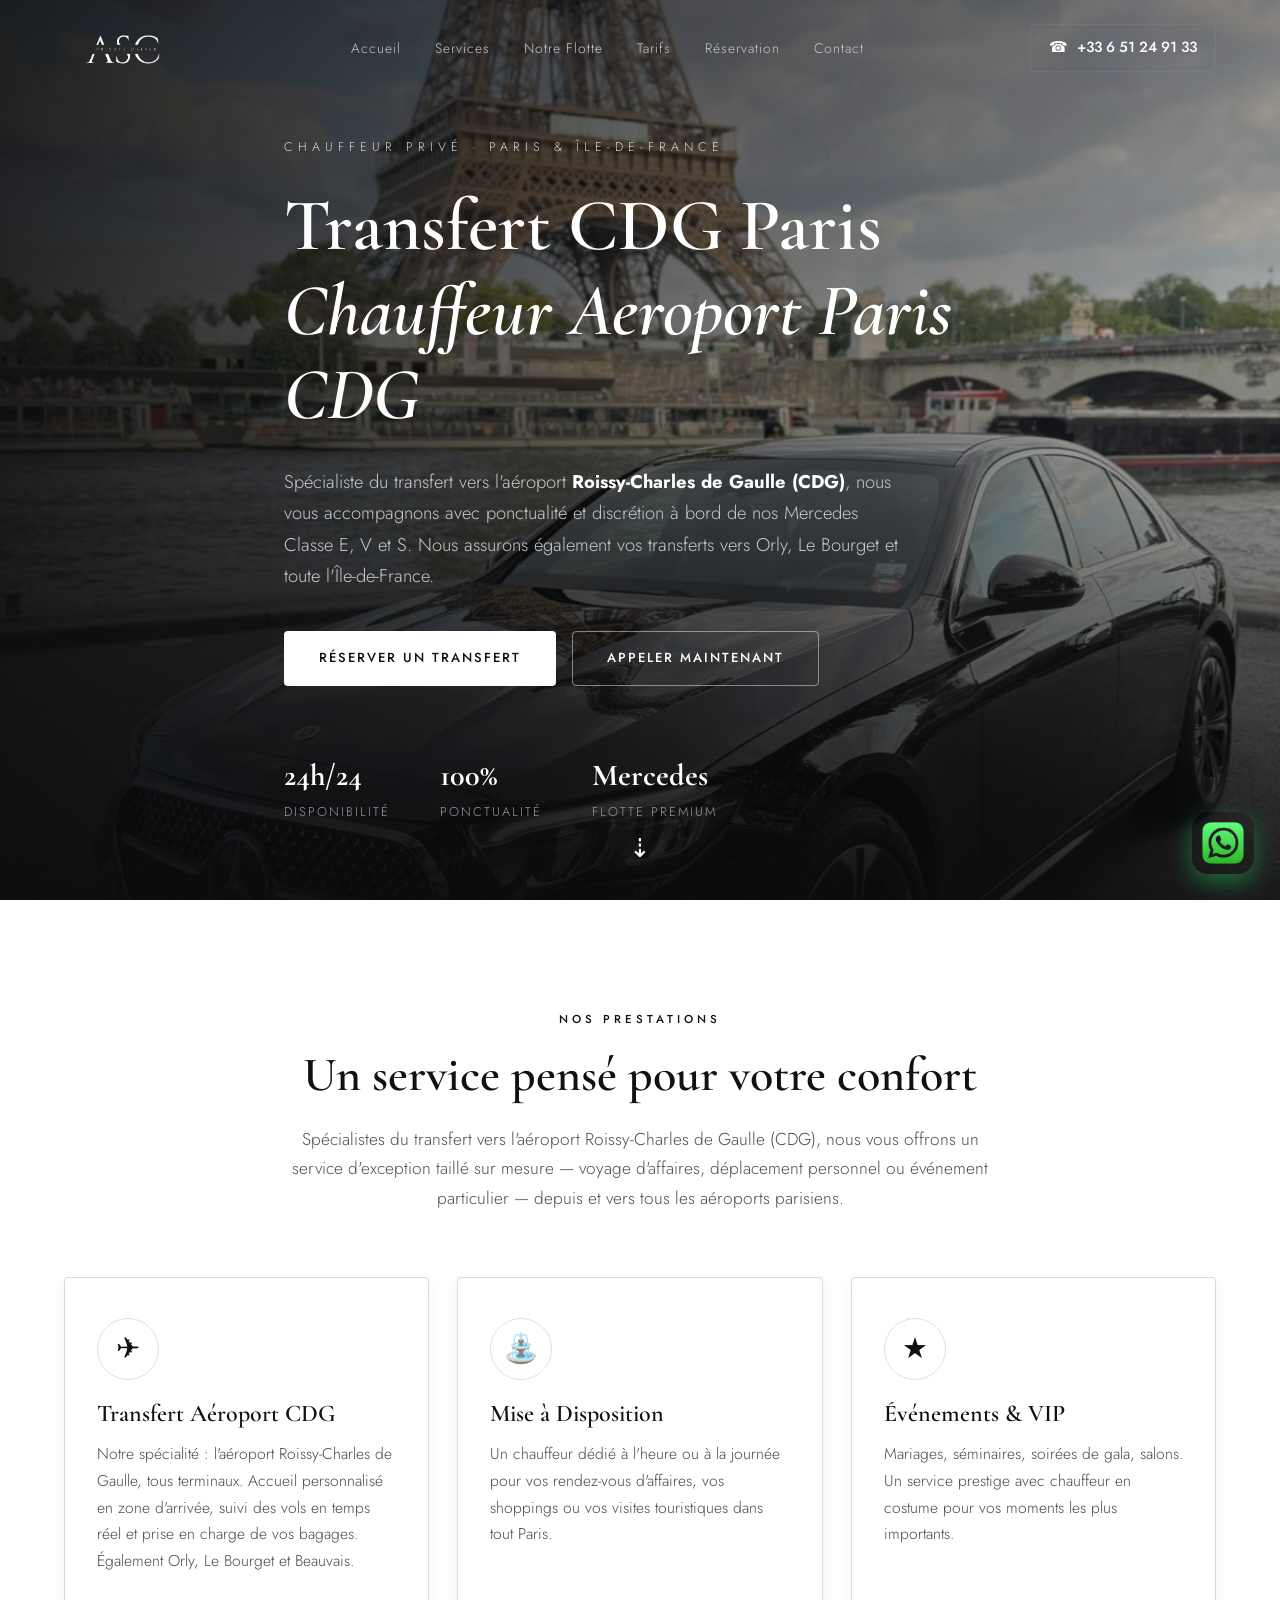
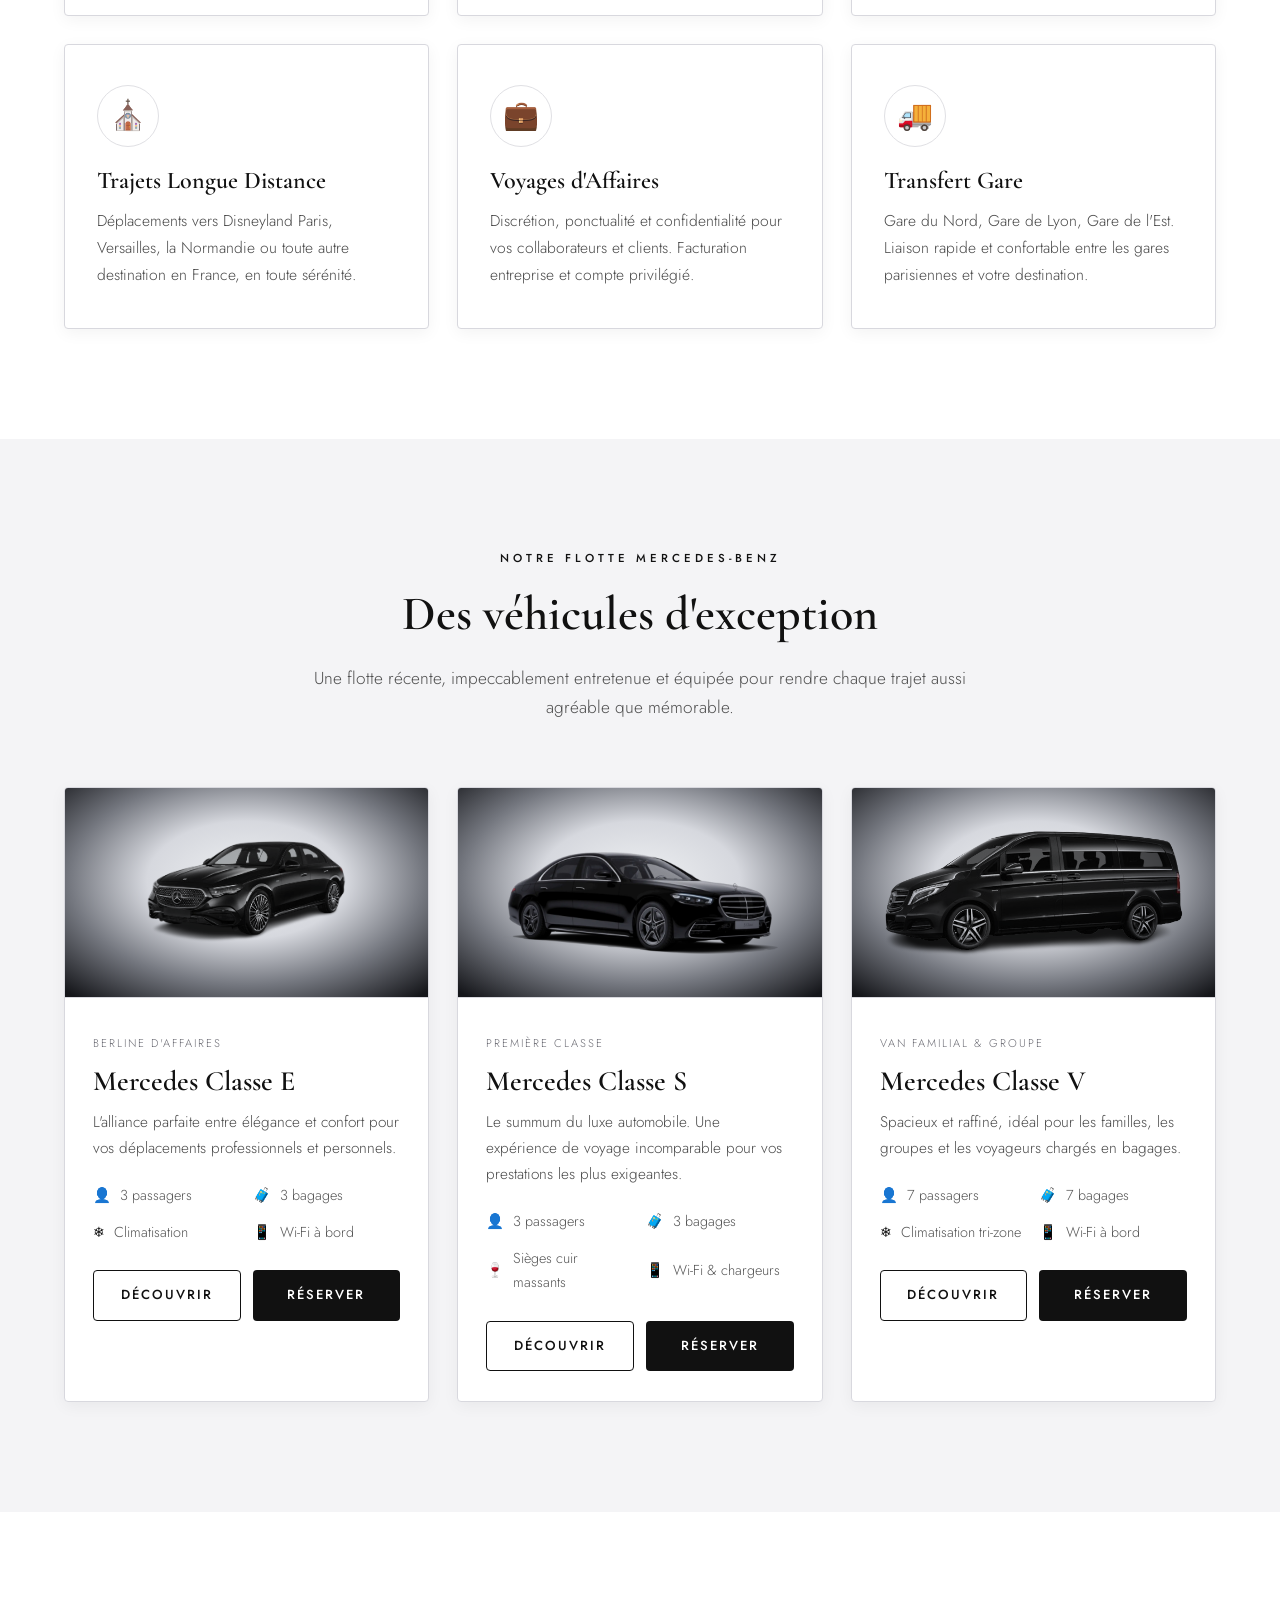
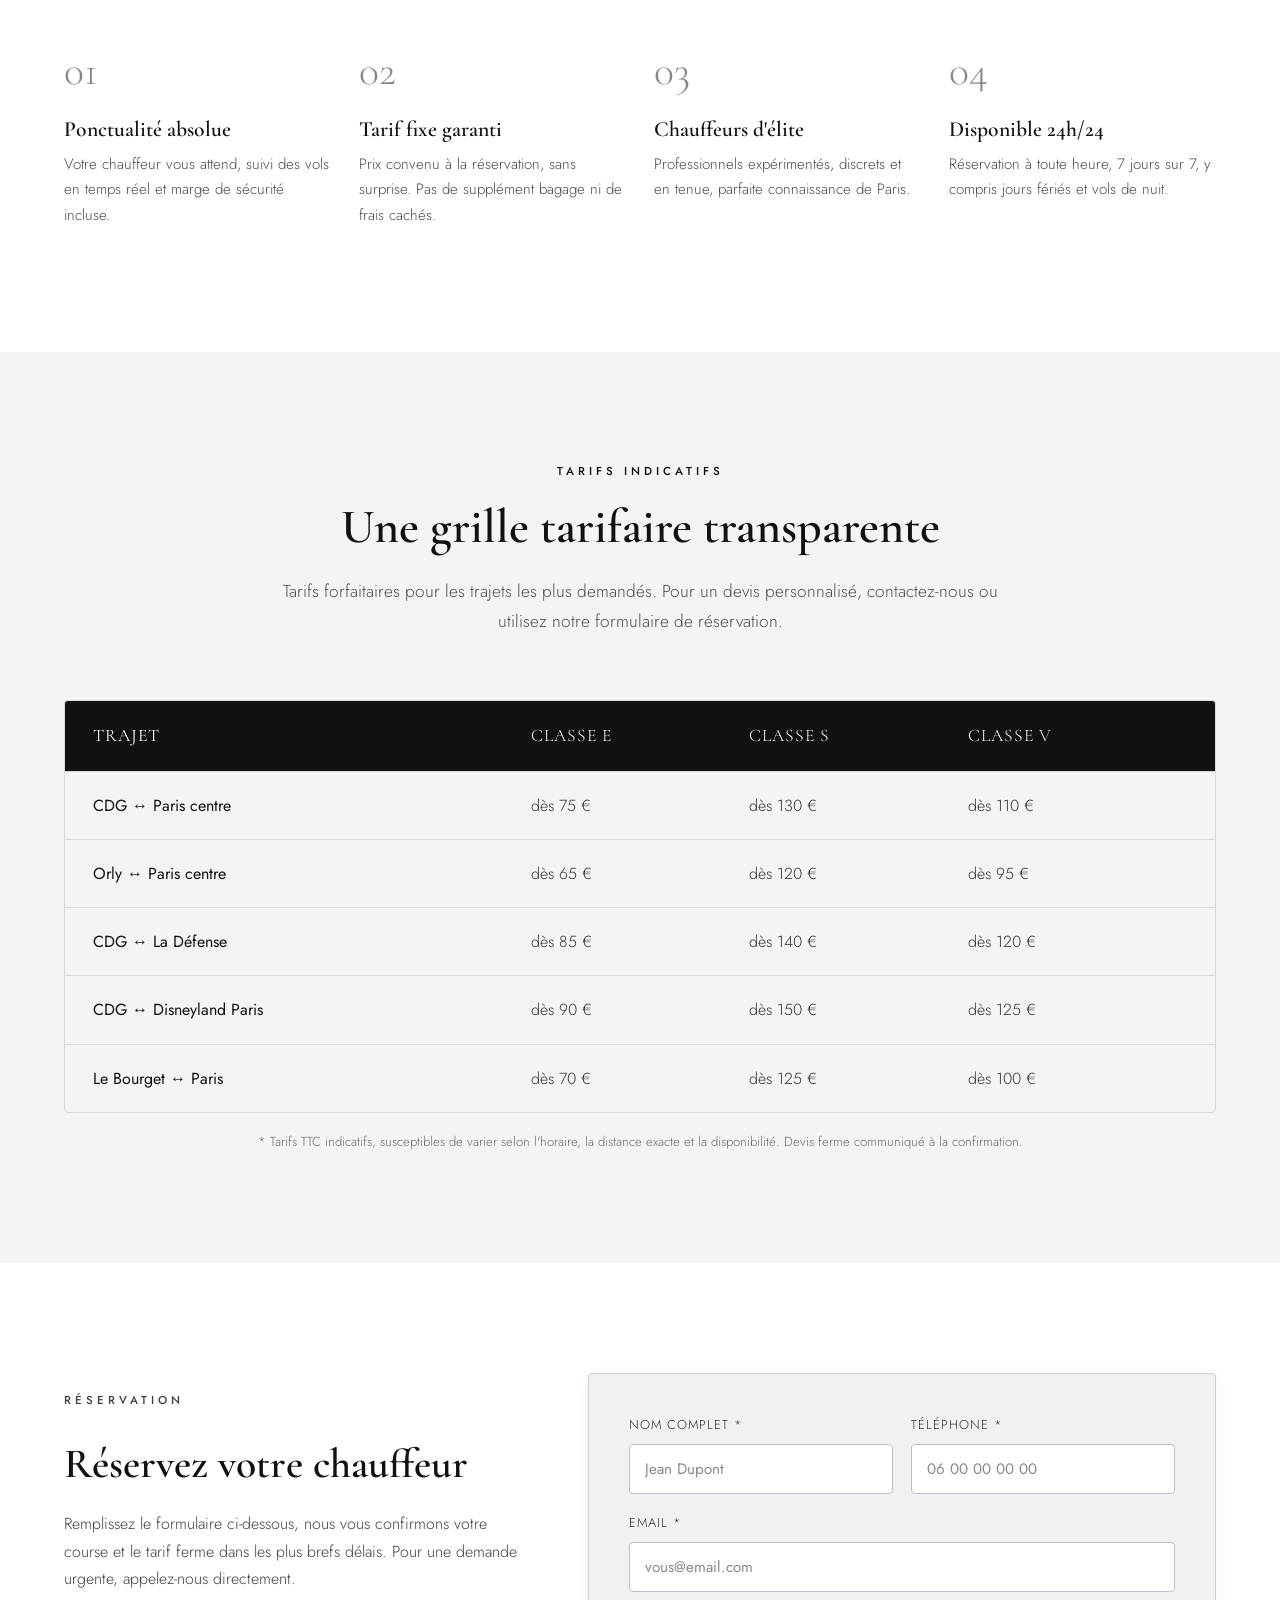
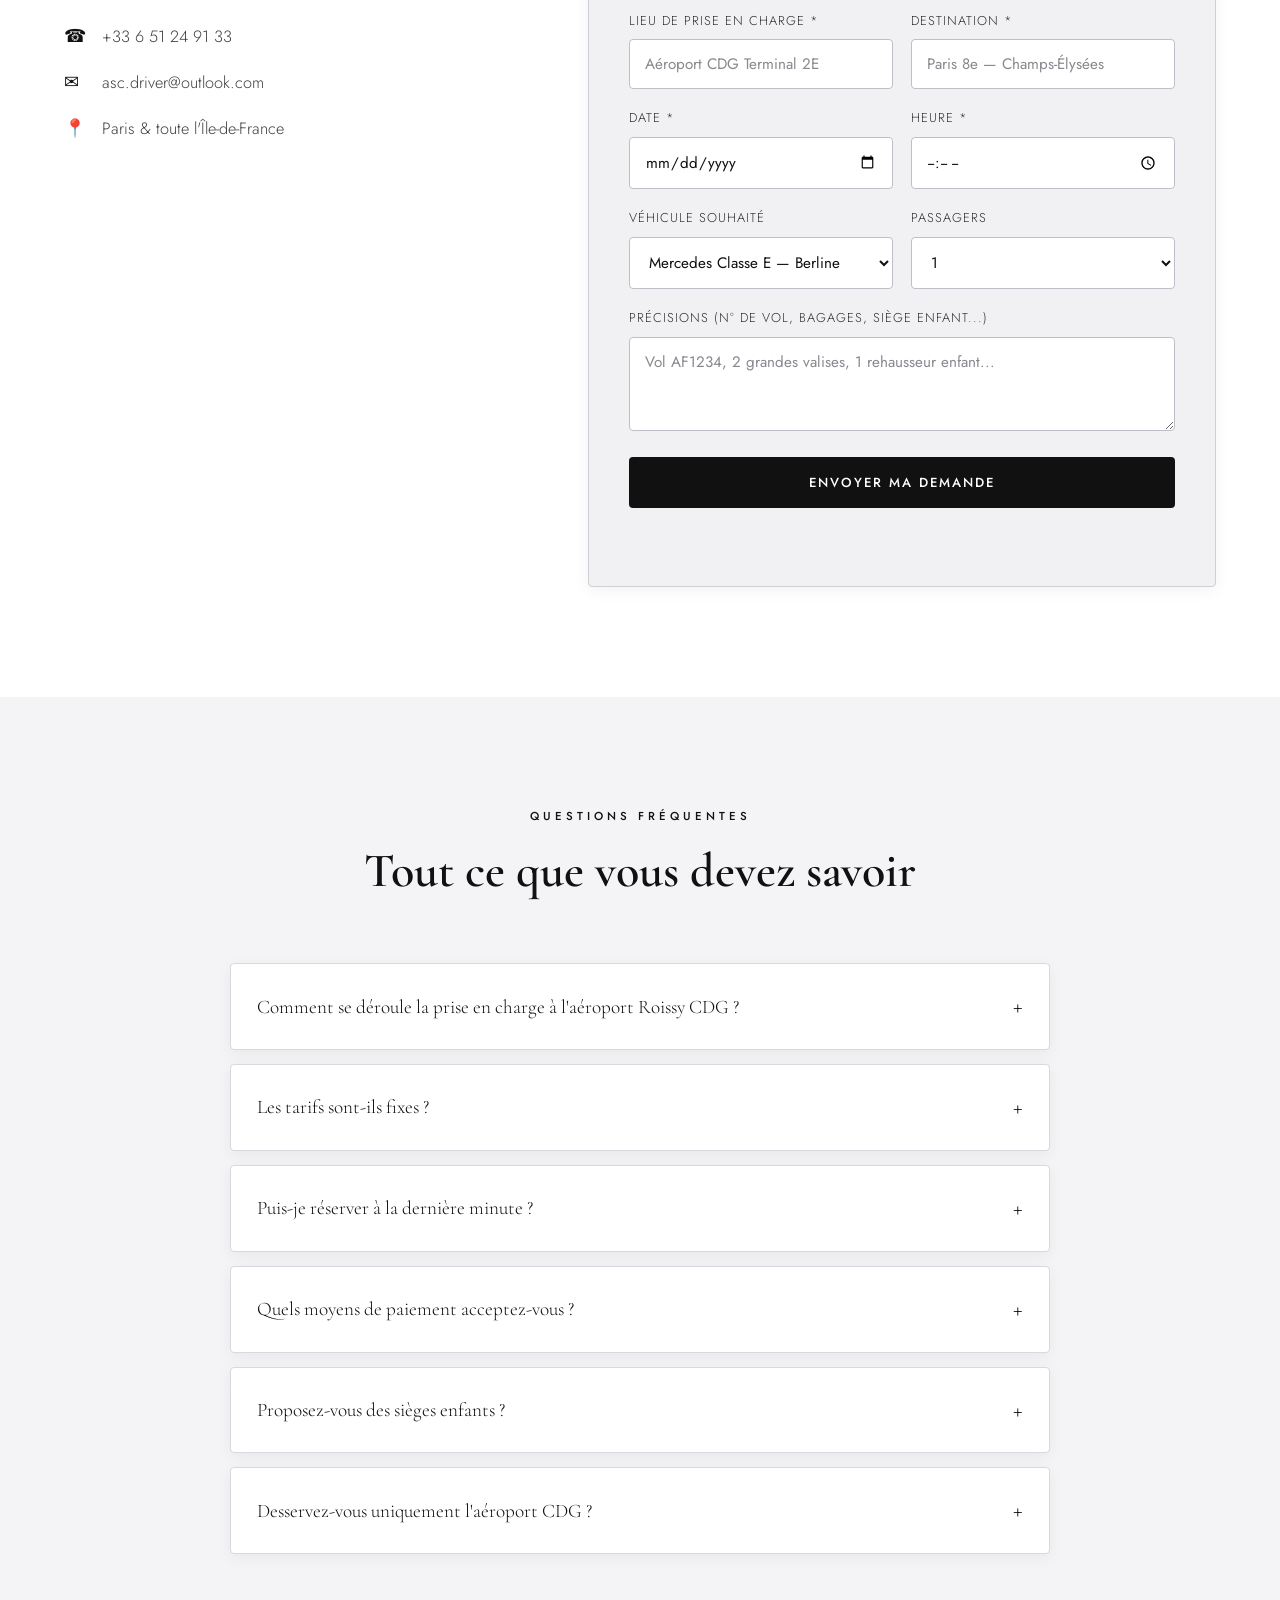
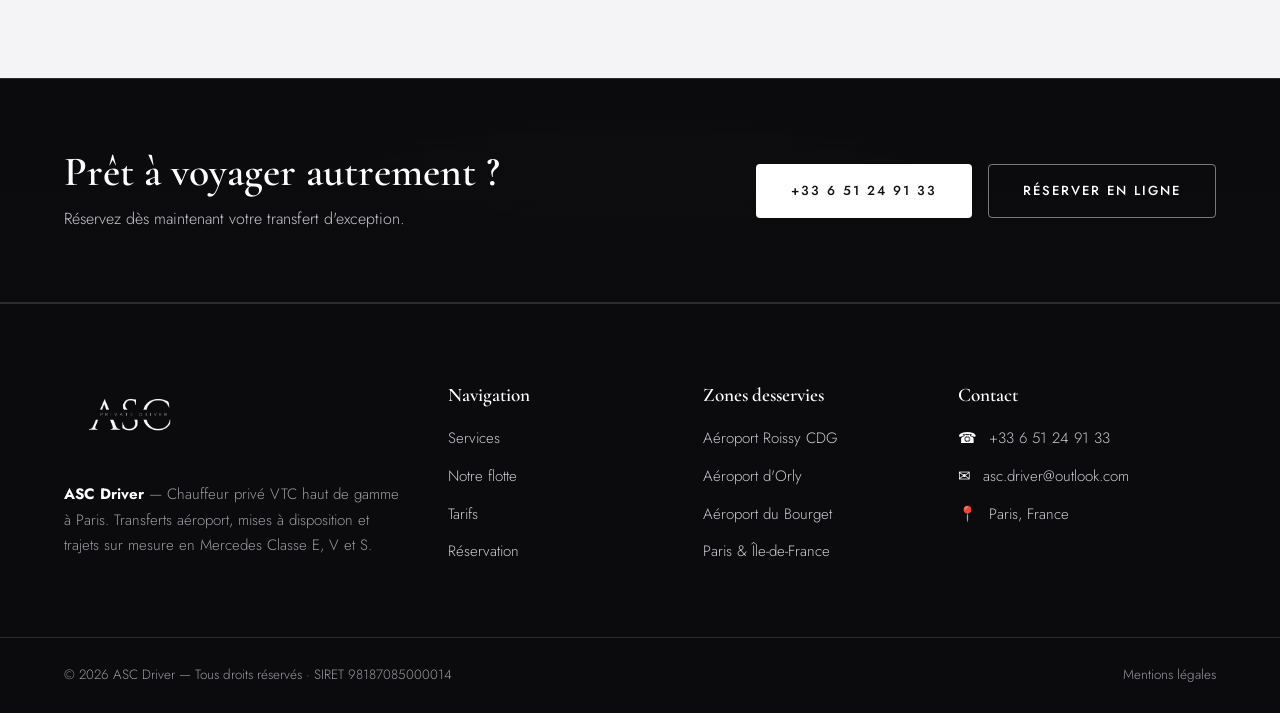
==== commit 9e7a34ee: "Hero Tour Eiffel WebP, contraste formulaire, numeros avantages fonces Co-Authored-By: Claude Opus 4." ====
--- a/index.html
+++ b/index.html
@@ -13,7 +13,7 @@
   <meta property="og:title" content="ASC Driver | Transfert CDG Paris — Chauffeur Privé VTC de Luxe" />
   <meta property="og:description" content="ASC Driver — Transfert aéroport haut de gamme à Paris en Mercedes Classe E, V et S. Ponctualité et élégance." />
   <meta property="og:url" content="https://transfert-cdg-paris.fr/" />
-  <meta property="og:image" content="https://transfert-cdg-paris.fr/hero.webp" />
+  <meta property="og:image" content="https://transfert-cdg-paris.fr/chauffeur_prive_paris.webp" />
   <meta property="og:locale" content="fr_FR" />
   <link rel="preconnect" href="https://fonts.googleapis.com" />
   <link rel="preconnect" href="https://fonts.gstatic.com" crossorigin />
@@ -25,7 +25,7 @@
   <meta name="theme-color" content="#0b0b0d" />
   <meta name="msapplication-TileColor" content="#0b0b0d" />
   <meta name="msapplication-TileImage" content="icones/ms-icon-96x96.png" />
-  <link rel="preload" as="image" href="hero.webp" fetchpriority="high" />
+  <link rel="preload" as="image" href="chauffeur_prive_paris.webp" fetchpriority="high" />
   <link rel="stylesheet" href="css/style.css" />
   <script type="application/ld+json">
   {
--- a/css/style.css
+++ b/css/style.css
@@ -136,9 +136,9 @@
   position: absolute; inset: 0;
   z-index: 0;
   background:
-    linear-gradient(90deg, rgba(11,11,13,0.94) 0%, rgba(11,11,13,0.72) 45%, rgba(11,11,13,0.45) 100%),
-    linear-gradient(180deg, rgba(11,11,13,0.35) 0%, transparent 35%, rgba(11,11,13,0.95) 100%),
-    url("../hero.webp") center center / cover no-repeat;
+    linear-gradient(90deg, rgba(11,11,13,0.88) 0%, rgba(11,11,13,0.6) 45%, rgba(11,11,13,0.25) 100%),
+    linear-gradient(180deg, rgba(11,11,13,0.3) 0%, transparent 40%, rgba(11,11,13,0.85) 100%),
+    url("../chauffeur_prive_paris.webp") center 40% / cover no-repeat;
 }
 .hero__overlay {
   position: absolute; right: -10%; top: 50%; transform: translateY(-50%);
@@ -584,7 +584,7 @@
 .vehicle__desc { color: #555555; }
 .vehicle__specs li { color: #555555; }
 .vehicle__specs span { color: #111111; }
-.perk__num { color: #111111; opacity: .14; }
+.perk__num { color: #111111; opacity: .5; }
 .perk h3 { color: #111111; }
 .perk p { color: #555555; }
 .pricing__table { border-color: #e6e6ea; }
@@ -691,3 +691,10 @@
 .v-stat { border-right-color: #d8d8de; }
 .vehicle__media { border-bottom-color: #d8d8de; }
 .hero__subtitle strong, .v-hero__lead strong, .footer__about strong { color: #ffffff; }
+
+.booking__form { background: #f1f1f4; border-color: #cfcfd6; }
+.field label { color: #2e2e2e; }
+.field input, .field select, .field textarea { background: #ffffff; border-color: #bfbfc8; color: #111111; }
+.field input:focus, .field select:focus, .field textarea:focus { border-color: #111111; box-shadow: 0 0 0 2px rgba(17,17,17,0.08); }
+.field input::placeholder, .field textarea::placeholder { color: #88888f; }
+.booking__contact span { color: #111111; }
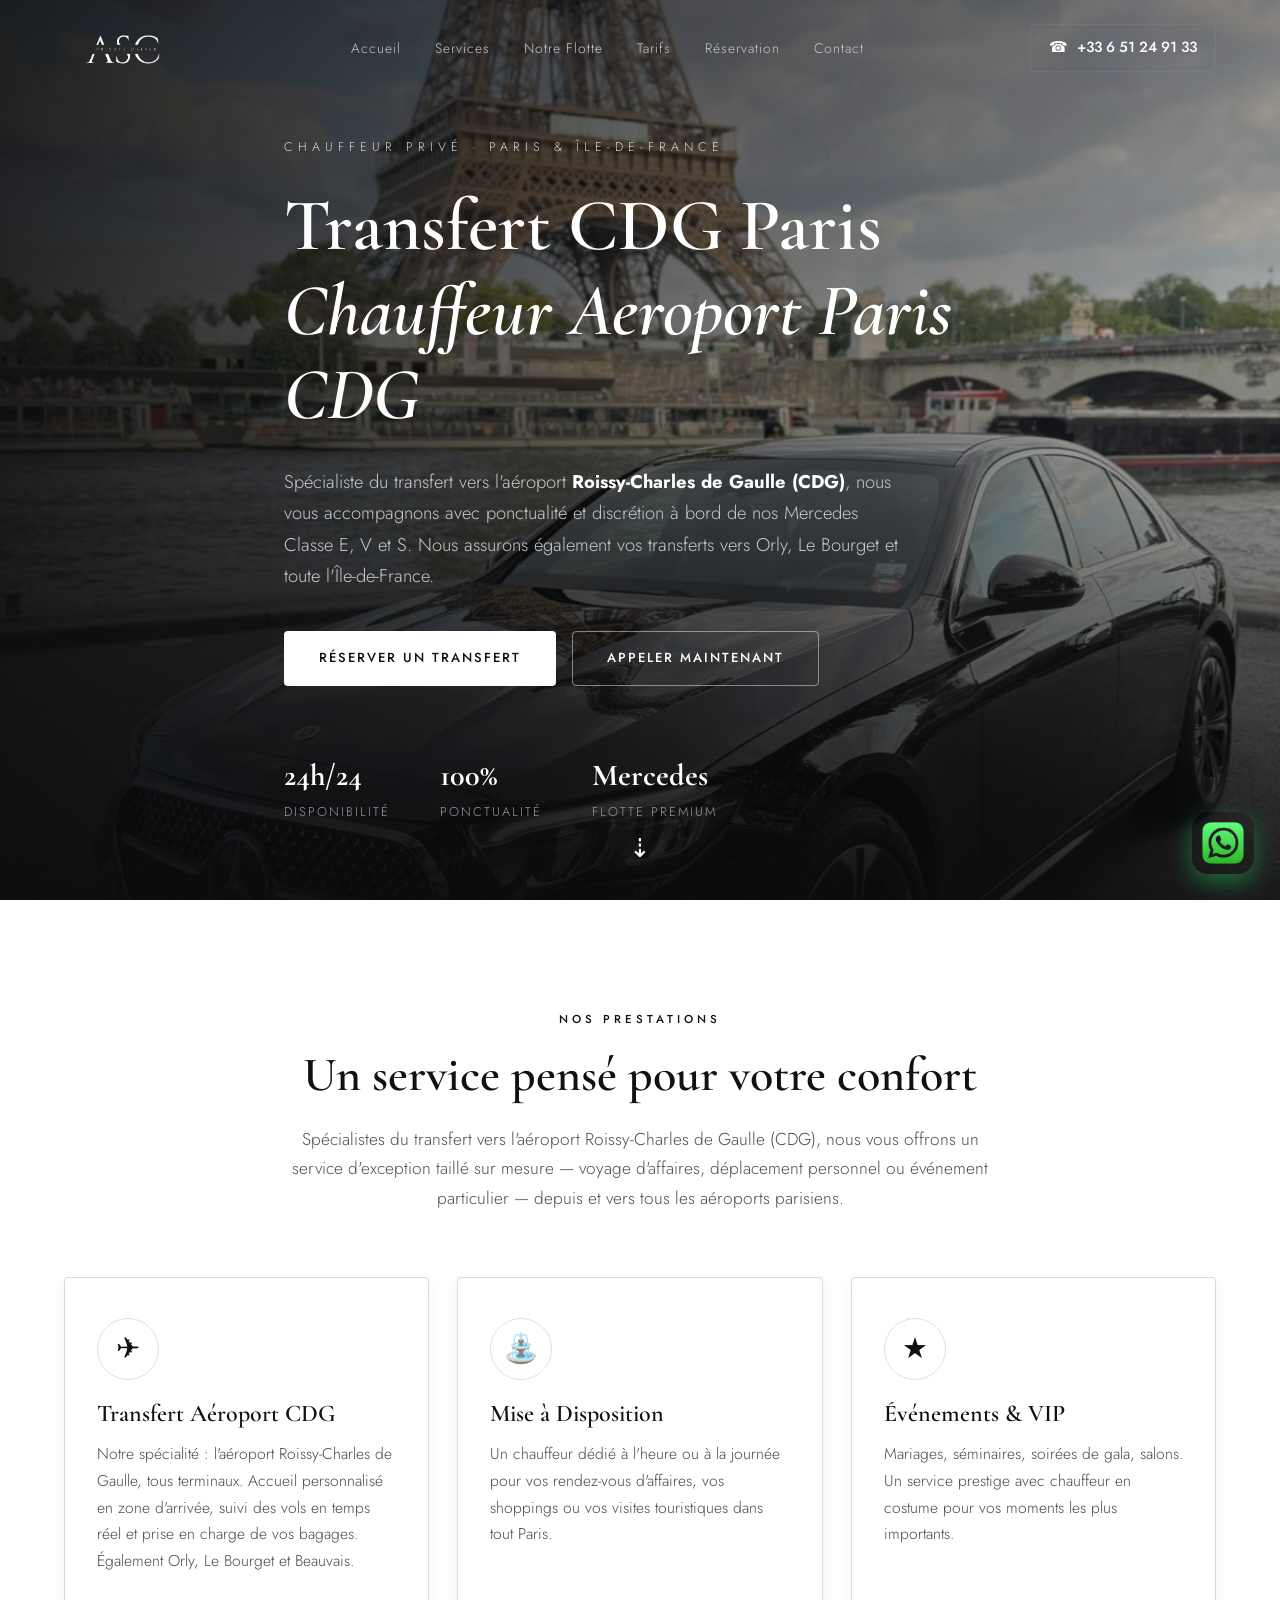
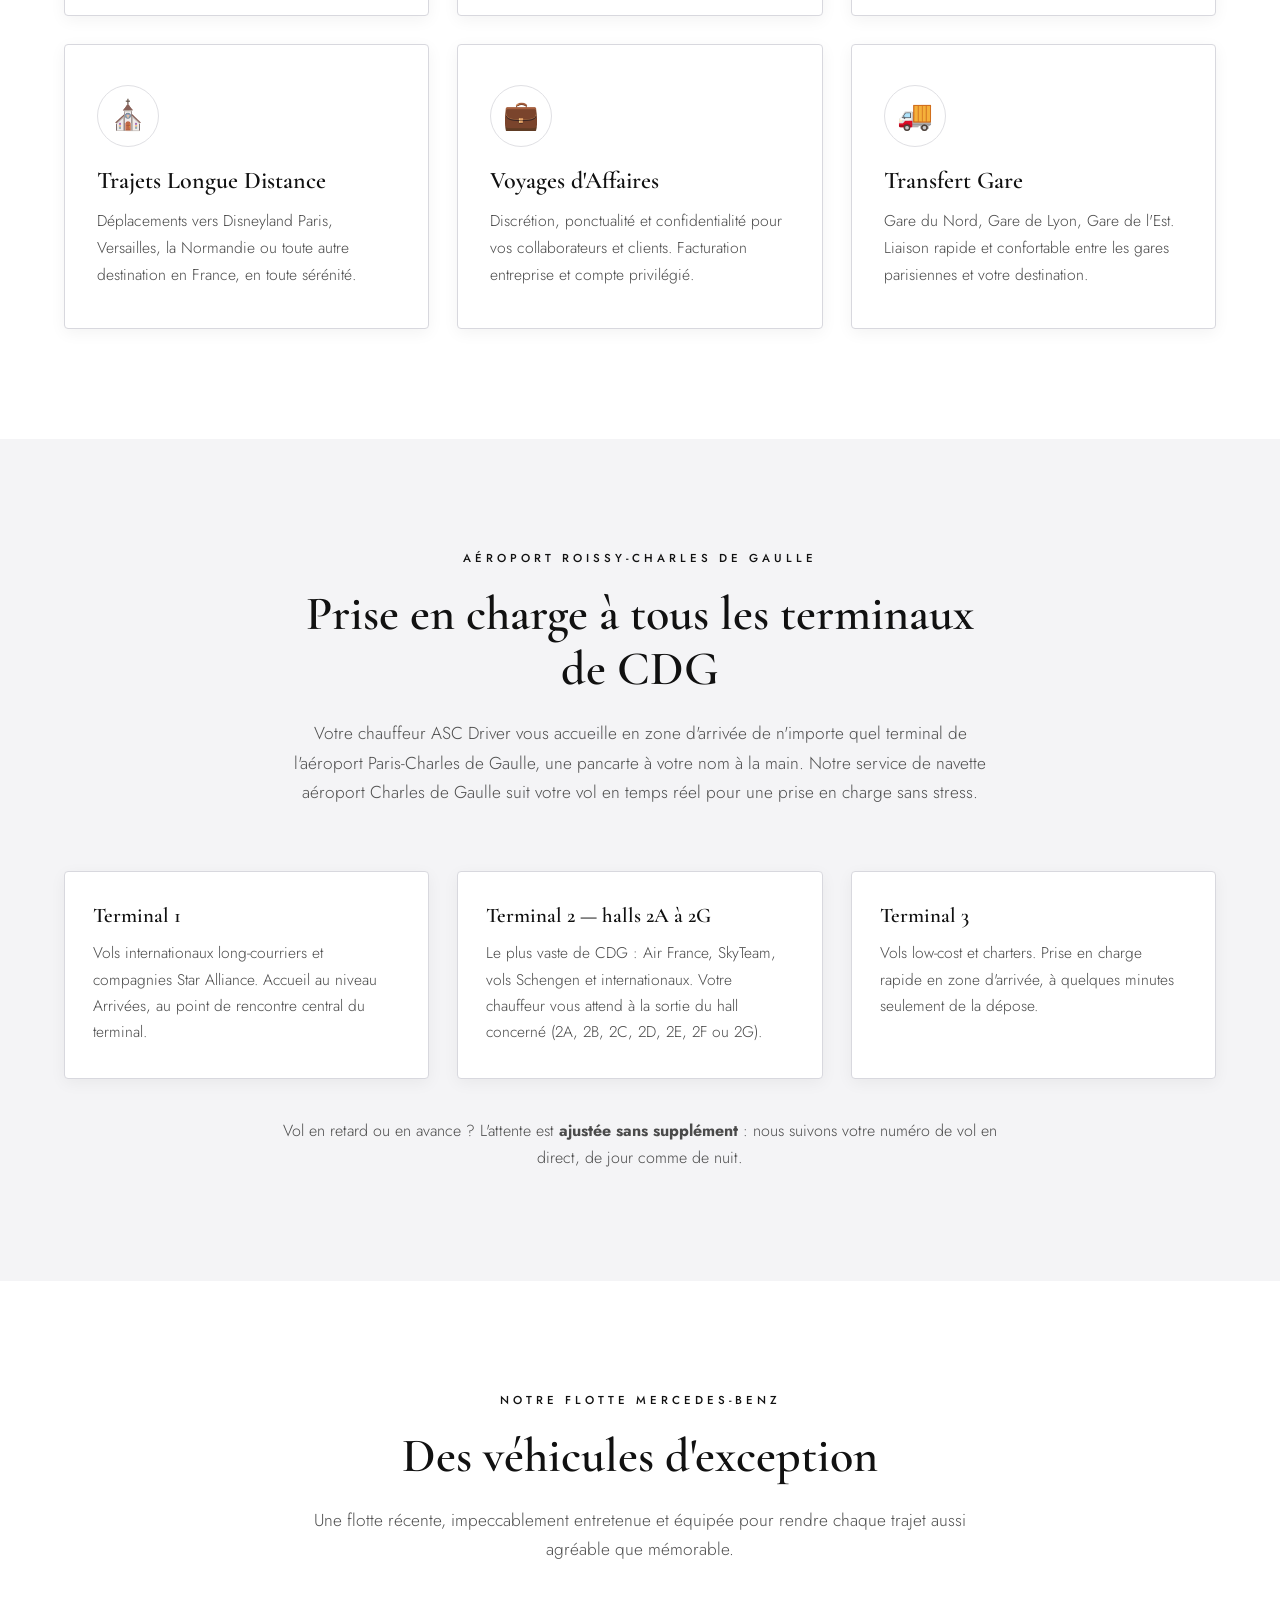
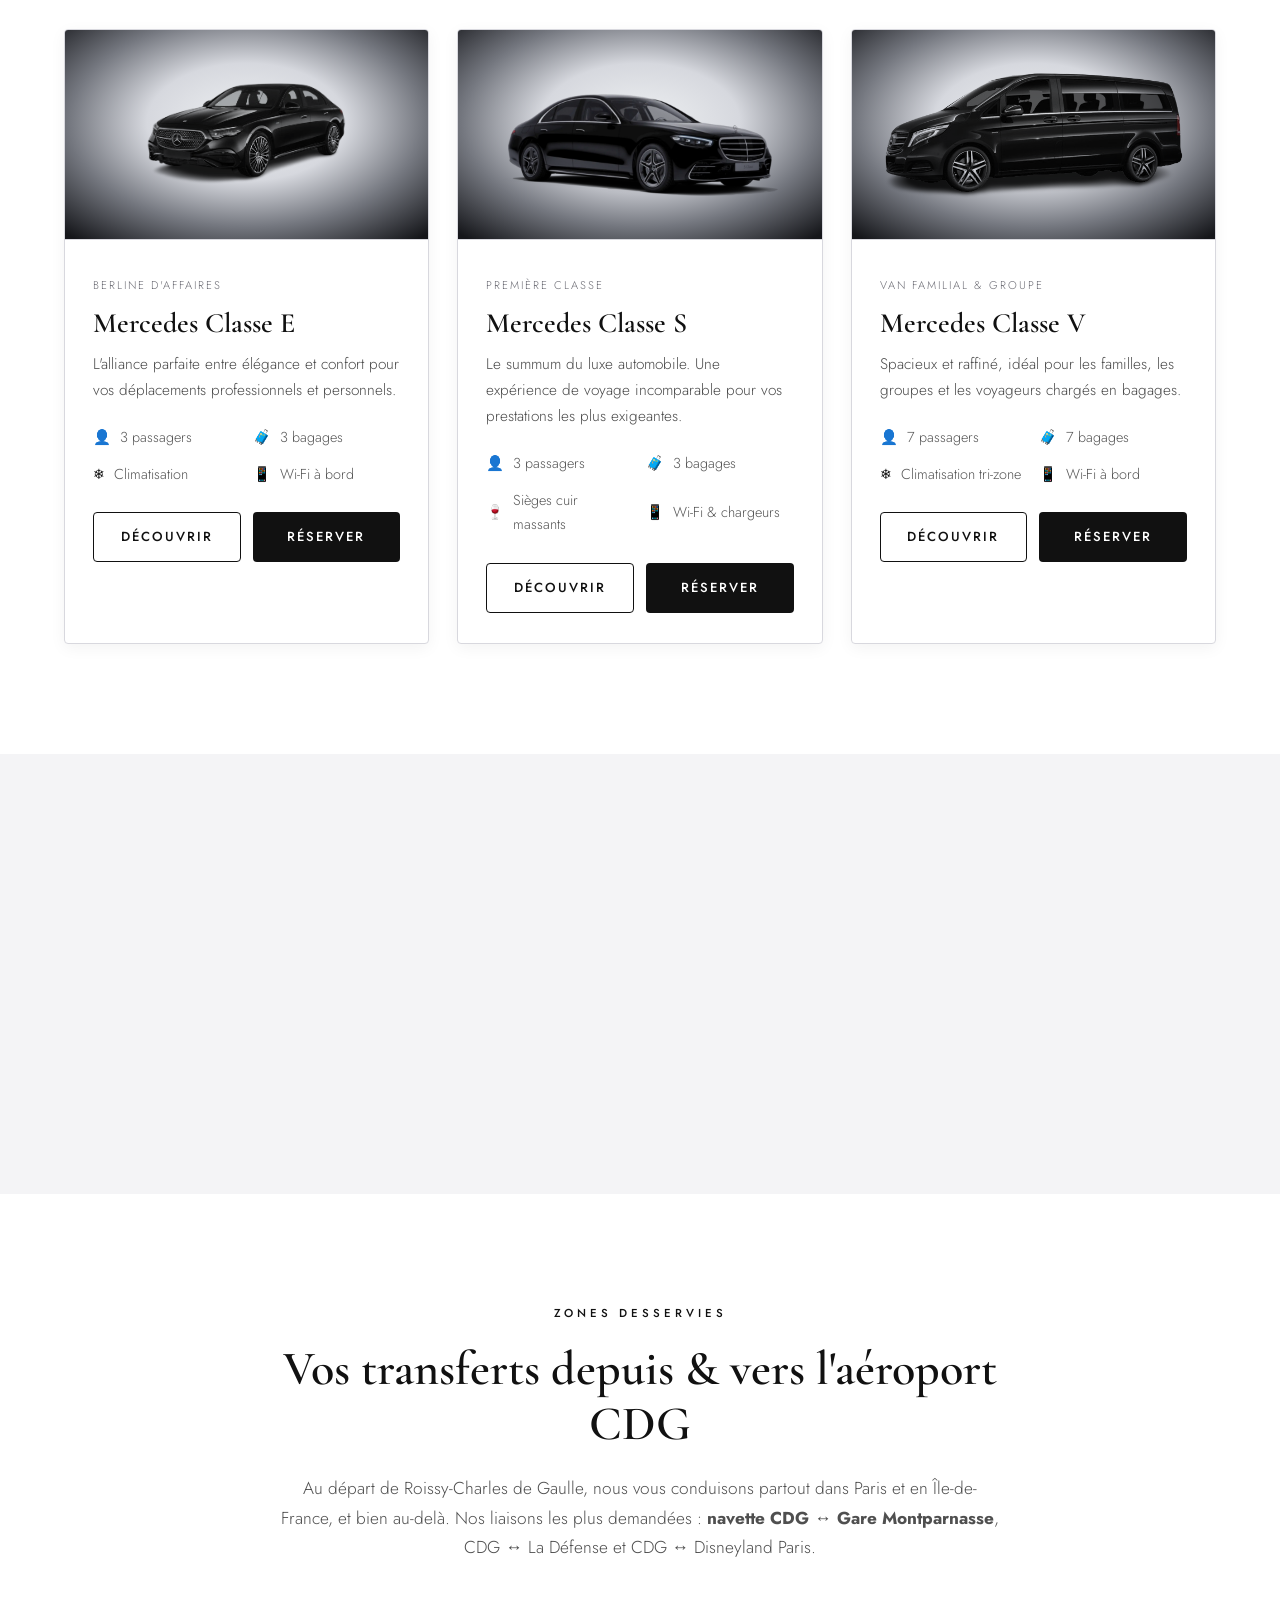
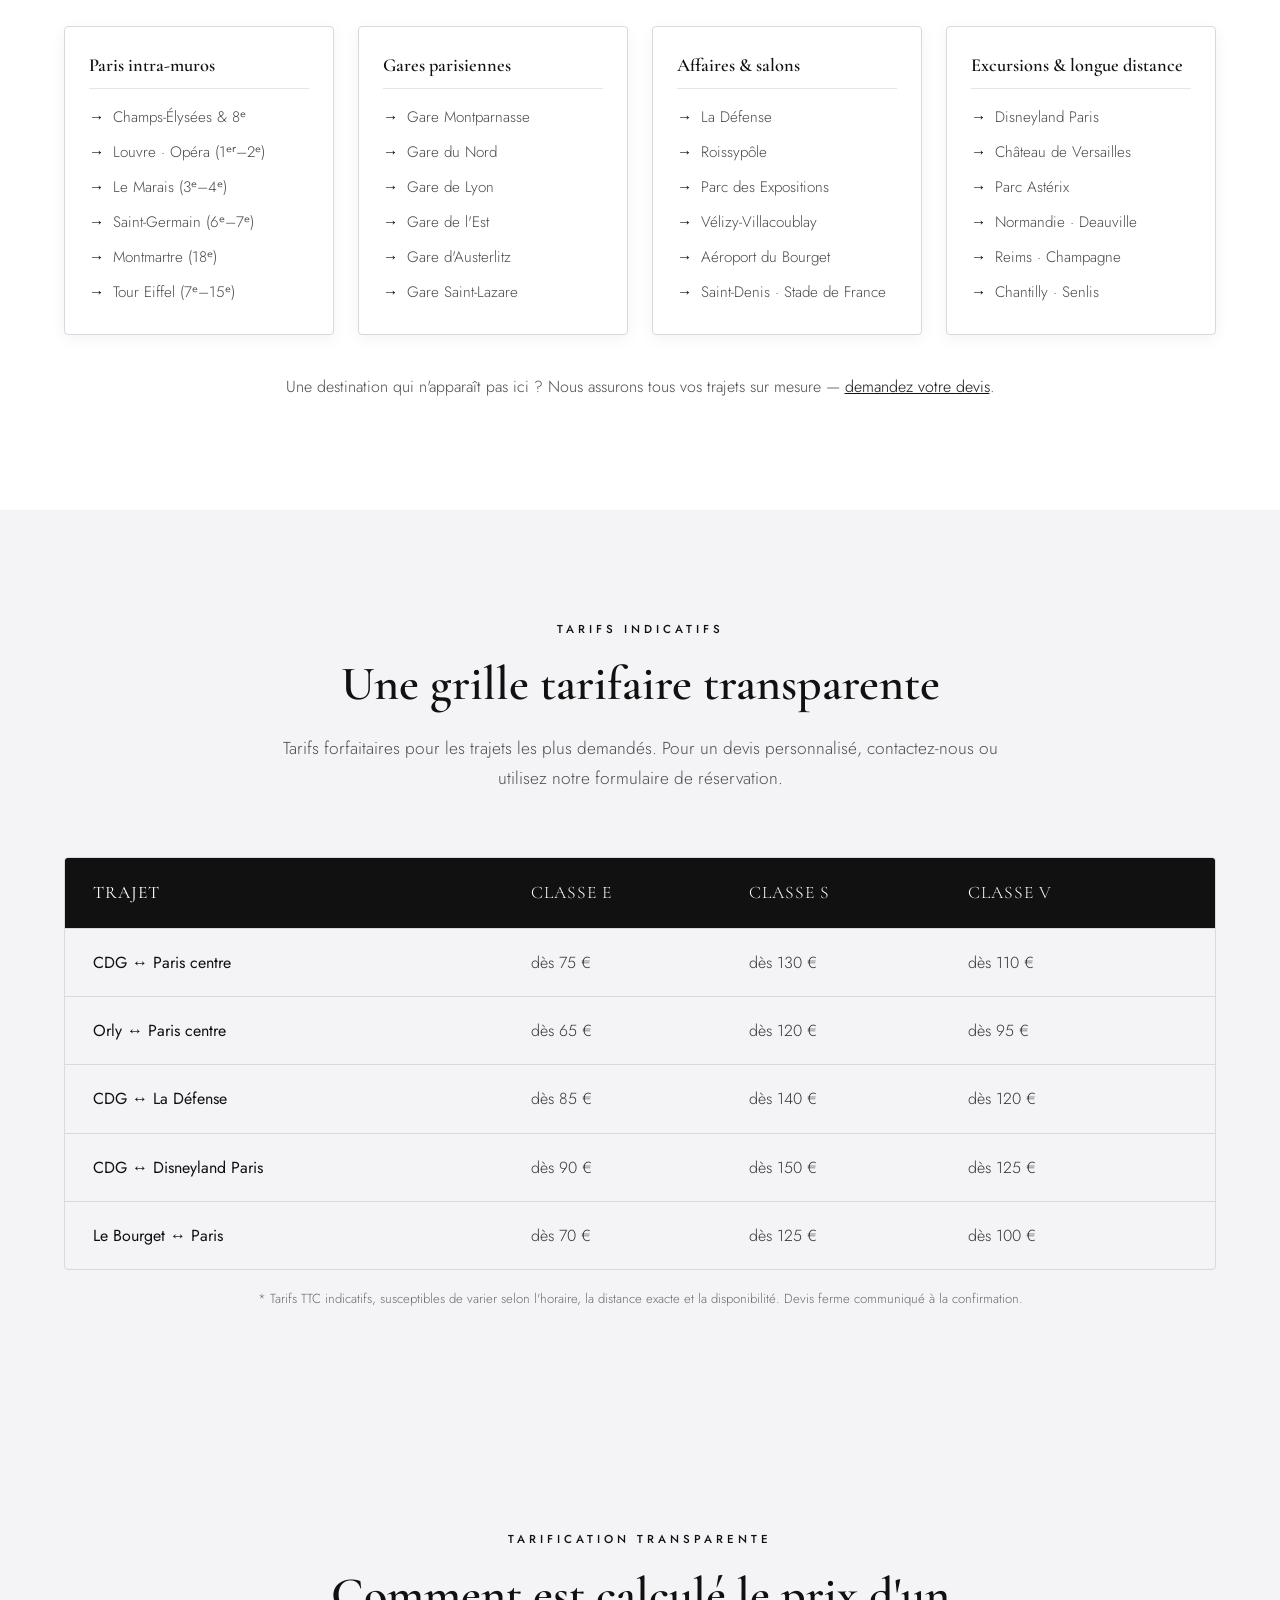
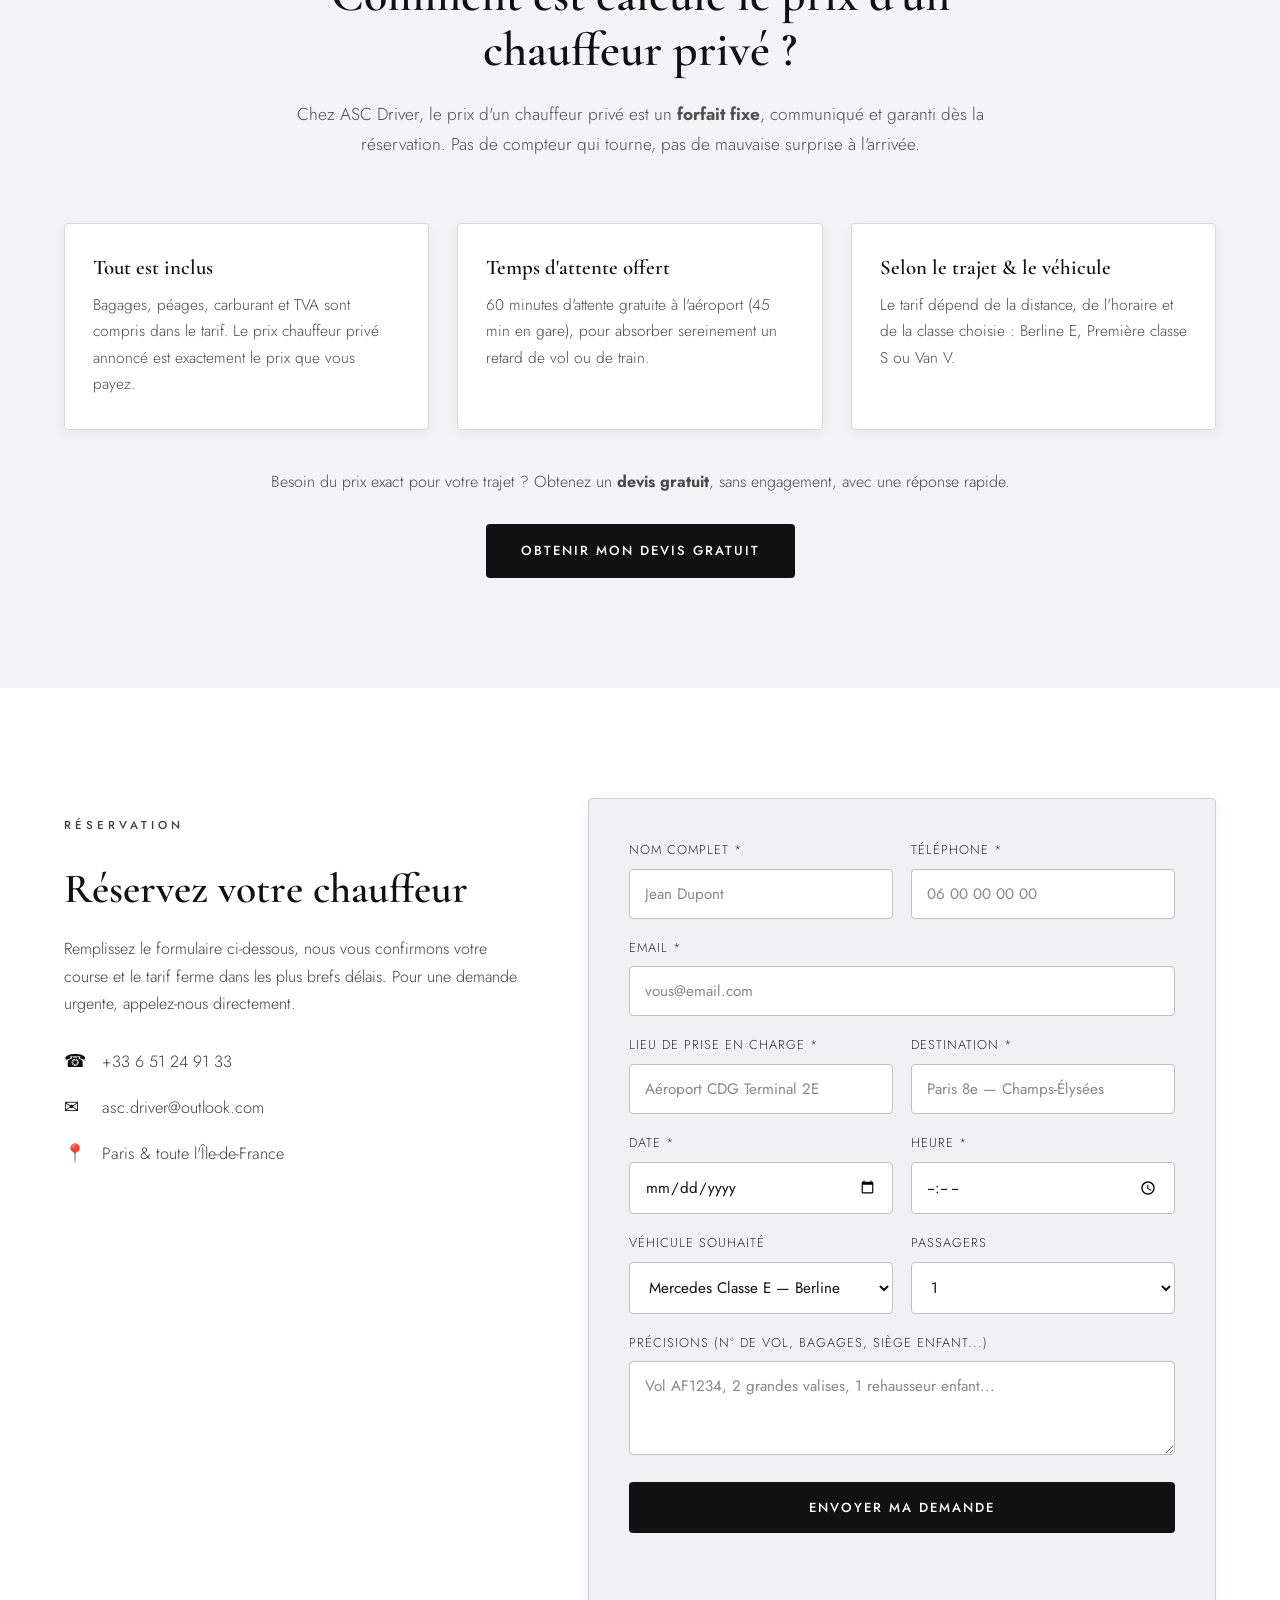
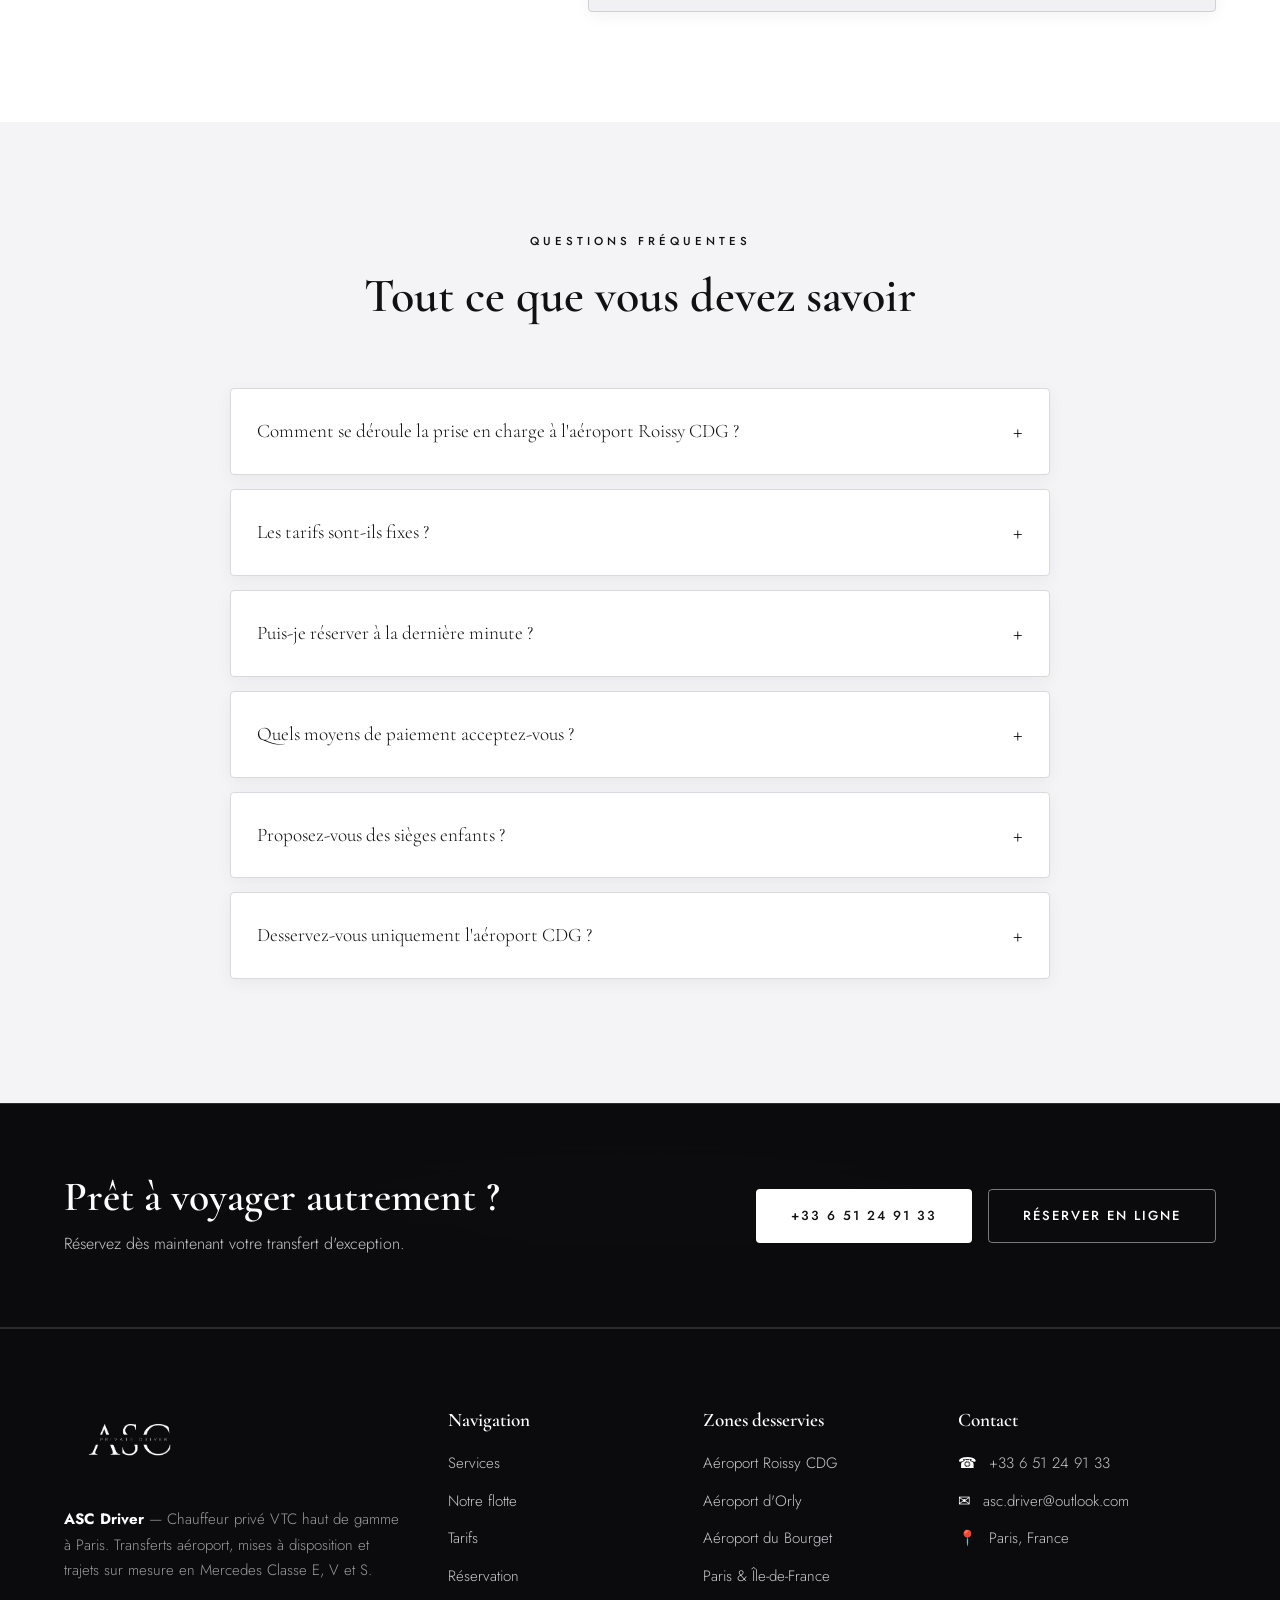
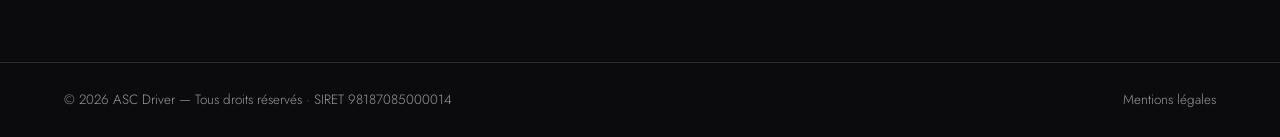
==== commit d86ff0c1: "Contenu SEO : terminaux CDG, destinations, calcul prix + comparatif et FAQ par vehicule - Accueil : " ====
--- a/index.html
+++ b/index.html
@@ -320,6 +320,38 @@
       </div>
     </div>
   </section>
+  <section class="section terminals" id="terminaux">
+    <div class="container">
+      <div class="section__head">
+        <p class="section__eyebrow">Aéroport Roissy-Charles de Gaulle</p>
+        <h2 class="section__title">Prise en charge à tous les terminaux de CDG</h2>
+        <p class="section__intro">
+          Votre chauffeur ASC Driver vous accueille en zone d'arrivée de n'importe quel terminal
+          de l'aéroport Paris-Charles de Gaulle, une pancarte à votre nom à la main. Notre service de
+          navette aéroport Charles de Gaulle suit votre vol en temps réel pour une prise en charge sans stress.
+        </p>
+      </div>
+      <div class="grid grid--3">
+        <article class="info-card">
+          <h3>Terminal 1</h3>
+          <p>Vols internationaux long-courriers et compagnies Star Alliance. Accueil au niveau Arrivées, au point de rencontre central du terminal.</p>
+        </article>
+        <article class="info-card">
+          <h3>Terminal 2 — halls 2A à 2G</h3>
+          <p>Le plus vaste de CDG : Air France, SkyTeam, vols Schengen et internationaux. Votre chauffeur vous attend à la sortie du hall concerné (2A, 2B, 2C, 2D, 2E, 2F ou 2G).</p>
+        </article>
+        <article class="info-card">
+          <h3>Terminal 3</h3>
+          <p>Vols low-cost et charters. Prise en charge rapide en zone d'arrivée, à quelques minutes seulement de la dépose.</p>
+        </article>
+      </div>
+      <p class="block-note">
+        Vol en retard ou en avance ? L'attente est <strong>ajustée sans supplément</strong> :
+        nous suivons votre numéro de vol en direct, de jour comme de nuit.
+      </p>
+    </div>
+  </section>
+
   <section class="section fleet" id="flotte">
     <div class="container">
       <div class="section__head">
@@ -420,6 +452,70 @@
       </div>
     </div>
   </section>
+  <section class="section destinations" id="destinations">
+    <div class="container">
+      <div class="section__head">
+        <p class="section__eyebrow">Zones desservies</p>
+        <h2 class="section__title">Vos transferts depuis &amp; vers l'aéroport CDG</h2>
+        <p class="section__intro">
+          Au départ de Roissy-Charles de Gaulle, nous vous conduisons partout dans Paris et en
+          Île-de-France, et bien au-delà. Nos liaisons les plus demandées :
+          <strong>navette CDG ↔ Gare Montparnasse</strong>, CDG ↔ La Défense et CDG ↔ Disneyland Paris.
+        </p>
+      </div>
+      <div class="dest-grid">
+        <div class="dest-col">
+          <h3>Paris intra-muros</h3>
+          <ul>
+            <li>Champs-Élysées &amp; 8ᵉ</li>
+            <li>Louvre · Opéra (1ᵉʳ–2ᵉ)</li>
+            <li>Le Marais (3ᵉ–4ᵉ)</li>
+            <li>Saint-Germain (6ᵉ–7ᵉ)</li>
+            <li>Montmartre (18ᵉ)</li>
+            <li>Tour Eiffel (7ᵉ–15ᵉ)</li>
+          </ul>
+        </div>
+        <div class="dest-col">
+          <h3>Gares parisiennes</h3>
+          <ul>
+            <li>Gare Montparnasse</li>
+            <li>Gare du Nord</li>
+            <li>Gare de Lyon</li>
+            <li>Gare de l'Est</li>
+            <li>Gare d'Austerlitz</li>
+            <li>Gare Saint-Lazare</li>
+          </ul>
+        </div>
+        <div class="dest-col">
+          <h3>Affaires &amp; salons</h3>
+          <ul>
+            <li>La Défense</li>
+            <li>Roissypôle</li>
+            <li>Parc des Expositions</li>
+            <li>Vélizy-Villacoublay</li>
+            <li>Aéroport du Bourget</li>
+            <li>Saint-Denis · Stade de France</li>
+          </ul>
+        </div>
+        <div class="dest-col">
+          <h3>Excursions &amp; longue distance</h3>
+          <ul>
+            <li>Disneyland Paris</li>
+            <li>Château de Versailles</li>
+            <li>Parc Astérix</li>
+            <li>Normandie · Deauville</li>
+            <li>Reims · Champagne</li>
+            <li>Chantilly · Senlis</li>
+          </ul>
+        </div>
+      </div>
+      <p class="block-note">
+        Une destination qui n'apparaît pas ici ? Nous assurons tous vos trajets sur mesure —
+        <a href="#reservation" title="reservation vtc cdg">demandez votre devis</a>.
+      </p>
+    </div>
+  </section>
+
   <section class="section pricing" id="tarifs">
     <div class="container">
       <div class="section__head">
@@ -471,6 +567,40 @@
       <p class="pricing__note">* Tarifs TTC indicatifs, susceptibles de varier selon l'horaire, la distance exacte et la disponibilité. Devis ferme communiqué à la confirmation.</p>
     </div>
   </section>
+  <section class="section price-calc" id="tarif-info">
+    <div class="container">
+      <div class="section__head">
+        <p class="section__eyebrow">Tarification transparente</p>
+        <h2 class="section__title">Comment est calculé le prix d'un chauffeur privé ?</h2>
+        <p class="section__intro">
+          Chez ASC Driver, le prix d'un chauffeur privé est un <strong>forfait fixe</strong>, communiqué
+          et garanti dès la réservation. Pas de compteur qui tourne, pas de mauvaise surprise à l'arrivée.
+        </p>
+      </div>
+      <div class="grid grid--3">
+        <article class="info-card">
+          <h3>Tout est inclus</h3>
+          <p>Bagages, péages, carburant et TVA sont compris dans le tarif. Le prix chauffeur privé annoncé est exactement le prix que vous payez.</p>
+        </article>
+        <article class="info-card">
+          <h3>Temps d'attente offert</h3>
+          <p>60 minutes d'attente gratuite à l'aéroport (45 min en gare), pour absorber sereinement un retard de vol ou de train.</p>
+        </article>
+        <article class="info-card">
+          <h3>Selon le trajet &amp; le véhicule</h3>
+          <p>Le tarif dépend de la distance, de l'horaire et de la classe choisie : <a href="chauffeur-prive-classe-e.html" title="voiture avec chauffeur cdg">Berline E</a>, <a href="chauffeur-prive-classe-s.html" title="chauffeur vtc privé charles de gaulle">Première classe S</a> ou <a href="chauffeur-prive-classe-v.html" title="navettes cdg paris">Van V</a>.</p>
+        </article>
+      </div>
+      <p class="block-note">
+        Besoin du prix exact pour votre trajet ? Obtenez un <strong>devis gratuit</strong>, sans engagement,
+        avec une réponse rapide.
+      </p>
+      <div class="block-cta">
+        <a href="#reservation" class="btn btn--gold" title="prix d un chauffeur privé cdg">Obtenir mon devis gratuit</a>
+      </div>
+    </div>
+  </section>
+
   <section class="section booking" id="reservation">
     <div class="container booking__inner">
       <div class="booking__intro">
--- a/css/style.css
+++ b/css/style.css
@@ -698,3 +698,54 @@
 .field input:focus, .field select:focus, .field textarea:focus { border-color: #111111; box-shadow: 0 0 0 2px rgba(17,17,17,0.08); }
 .field input::placeholder, .field textarea::placeholder { color: #88888f; }
 .booking__contact span { color: #111111; }
+
+.info-card {
+  background: #ffffff; border: 1px solid #d8d8de; border-radius: var(--radius);
+  padding: 32px 28px; box-shadow: 0 4px 16px rgba(0,0,0,.05);
+  transition: transform var(--transition), border-color var(--transition), box-shadow var(--transition);
+}
+.info-card:hover { transform: translateY(-5px); border-color: #111111; box-shadow: 0 16px 34px rgba(0,0,0,.08); }
+.info-card h3 { font-size: 1.3rem; color: #111111; margin-bottom: 12px; }
+.info-card p { color: #4a4a4a; font-size: 0.97rem; }
+
+.block-note { text-align: center; max-width: 760px; margin: 38px auto 0; color: #4a4a4a; font-size: 1rem; }
+.block-note a { color: #111111; text-decoration: underline; }
+.block-cta { text-align: center; margin-top: 28px; }
+
+.dest-grid { display: grid; grid-template-columns: repeat(4, 1fr); gap: 24px; }
+.dest-col {
+  background: #ffffff; border: 1px solid #d8d8de; border-radius: var(--radius);
+  padding: 28px 24px; box-shadow: 0 4px 16px rgba(0,0,0,.05);
+}
+.dest-col h3 { font-size: 1.15rem; color: #111111; margin-bottom: 16px; padding-bottom: 12px; border-bottom: 1px solid #e6e6ea; }
+.dest-col ul { display: flex; flex-direction: column; gap: 9px; }
+.dest-col li { color: #4a4a4a; font-size: 0.95rem; display: flex; align-items: center; gap: 9px; }
+.dest-col li::before { content: '\2192'; color: #111111; }
+
+.terminals    { background: #f4f4f6; }
+.fleet        { background: #ffffff; }
+.perks        { background: #f4f4f6; }
+.destinations { background: #ffffff; }
+.price-calc   { background: #f4f4f6; }
+
+@media (max-width: 992px) { .dest-grid { grid-template-columns: repeat(2, 1fr); } }
+@media (max-width: 560px) { .dest-grid { grid-template-columns: 1fr; } }
+
+.v-compare { background: #ffffff; }
+.v-faq { background: #f4f4f6; }
+.compare__wrap {
+  overflow-x: auto; max-width: 920px; margin: 0 auto;
+  border: 1px solid #d8d8de; border-radius: var(--radius);
+  box-shadow: 0 4px 16px rgba(0,0,0,.05);
+}
+.compare { width: 100%; border-collapse: collapse; min-width: 560px; }
+.compare th, .compare td { padding: 16px 20px; text-align: center; border-bottom: 1px solid #e6e6ea; font-size: 0.96rem; }
+.compare tr:last-child td { border-bottom: none; }
+.compare thead th { background: #111111; color: #ffffff; font-family: var(--font-serif); font-size: 1.05rem; font-weight: 600; }
+.compare thead th a { color: #cfcfcf; text-decoration: underline; }
+.compare thead th a:hover { color: #ffffff; }
+.compare thead th.is-current { background: #ffffff; color: #111111; }
+.compare thead th:first-child, .compare td:first-child { text-align: left; }
+.compare td:first-child { color: #333333; font-weight: 500; }
+.compare td { color: #4a4a4a; }
+.compare td.is-current { background: #f0f0f3; color: #111111; font-weight: 600; }
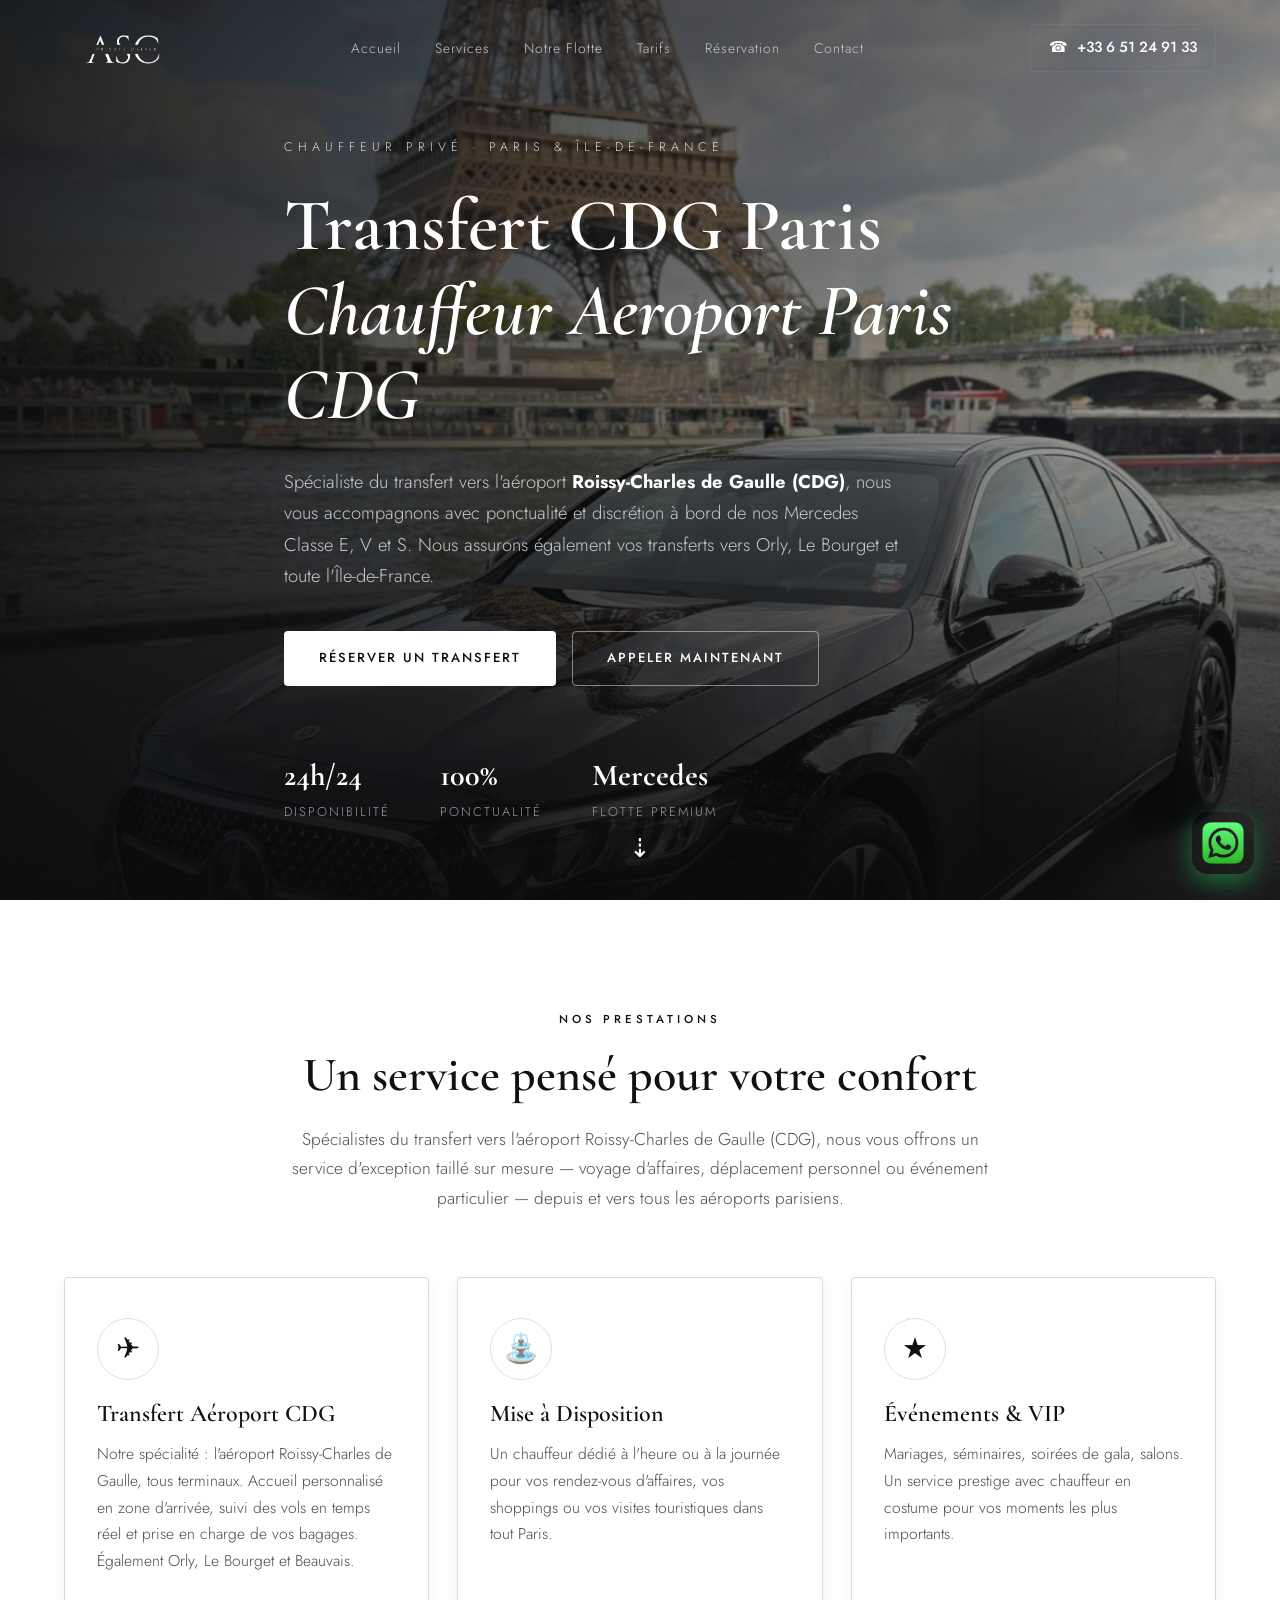
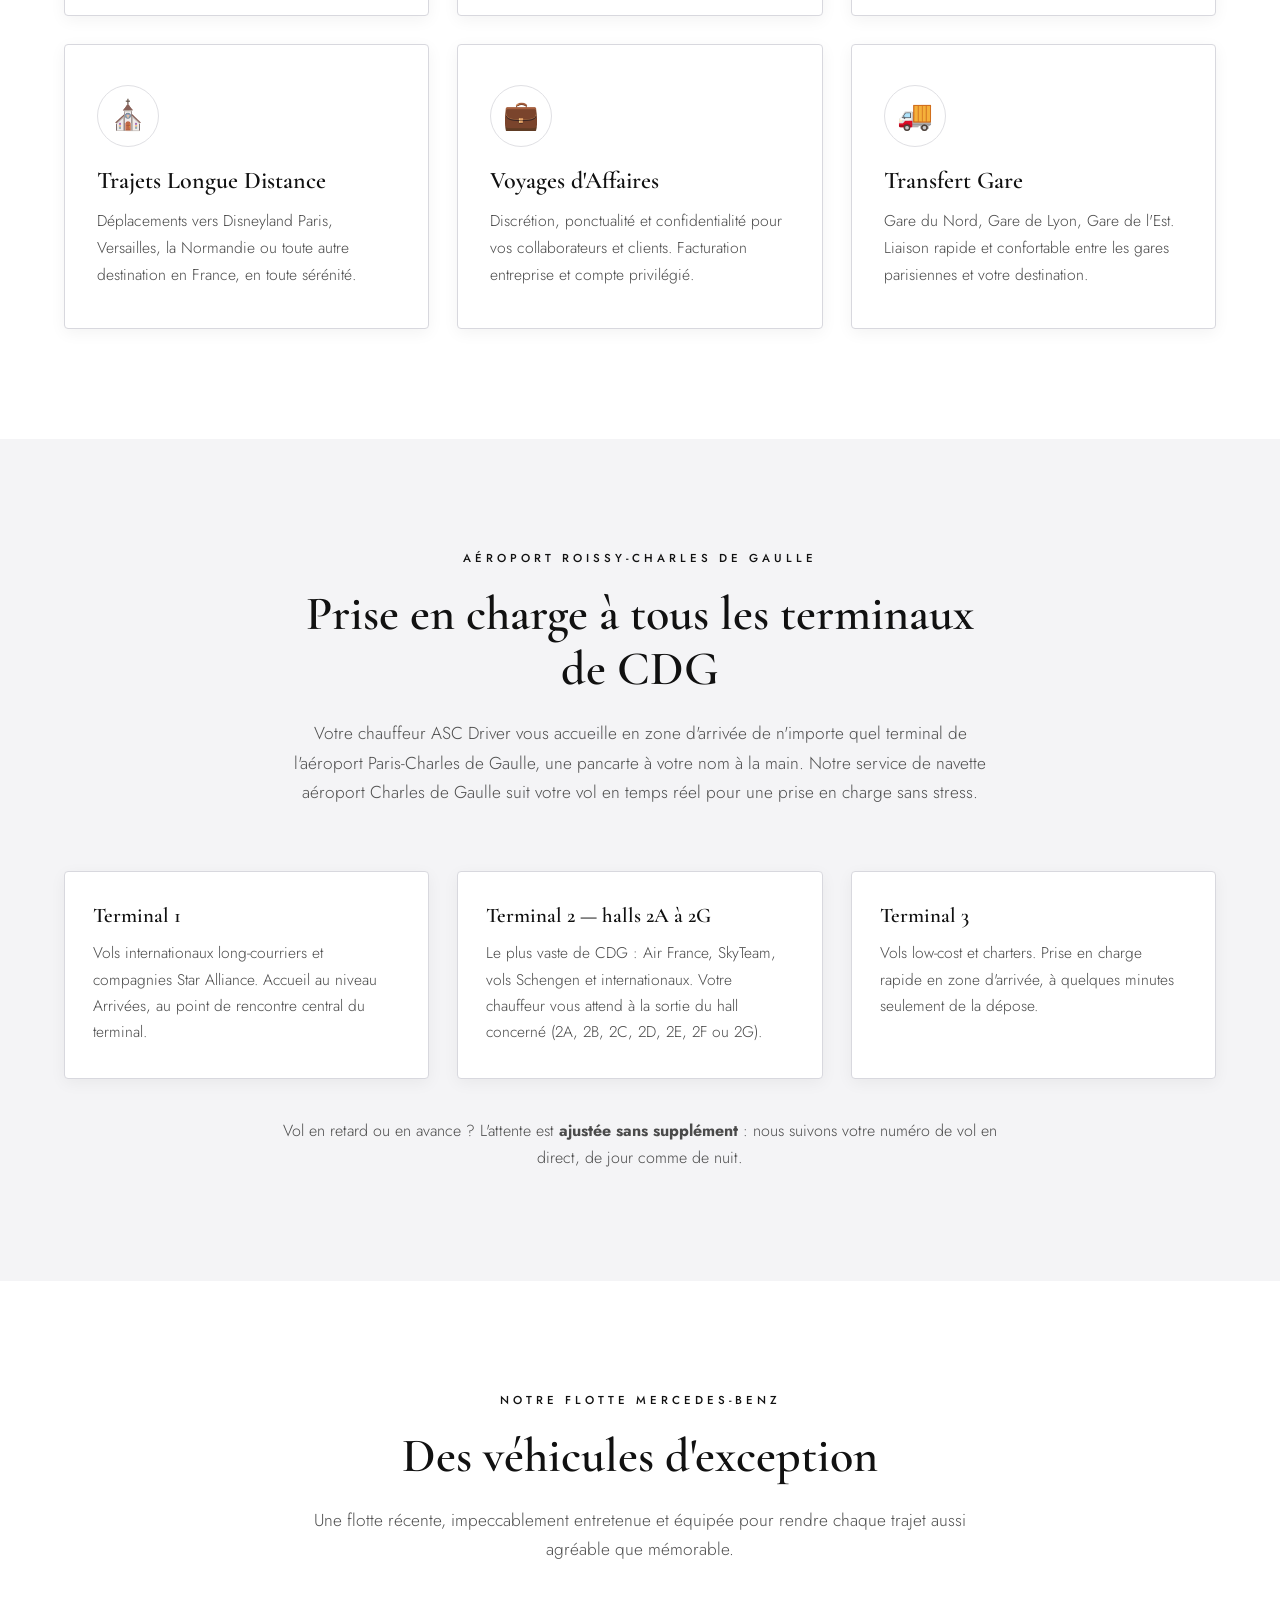
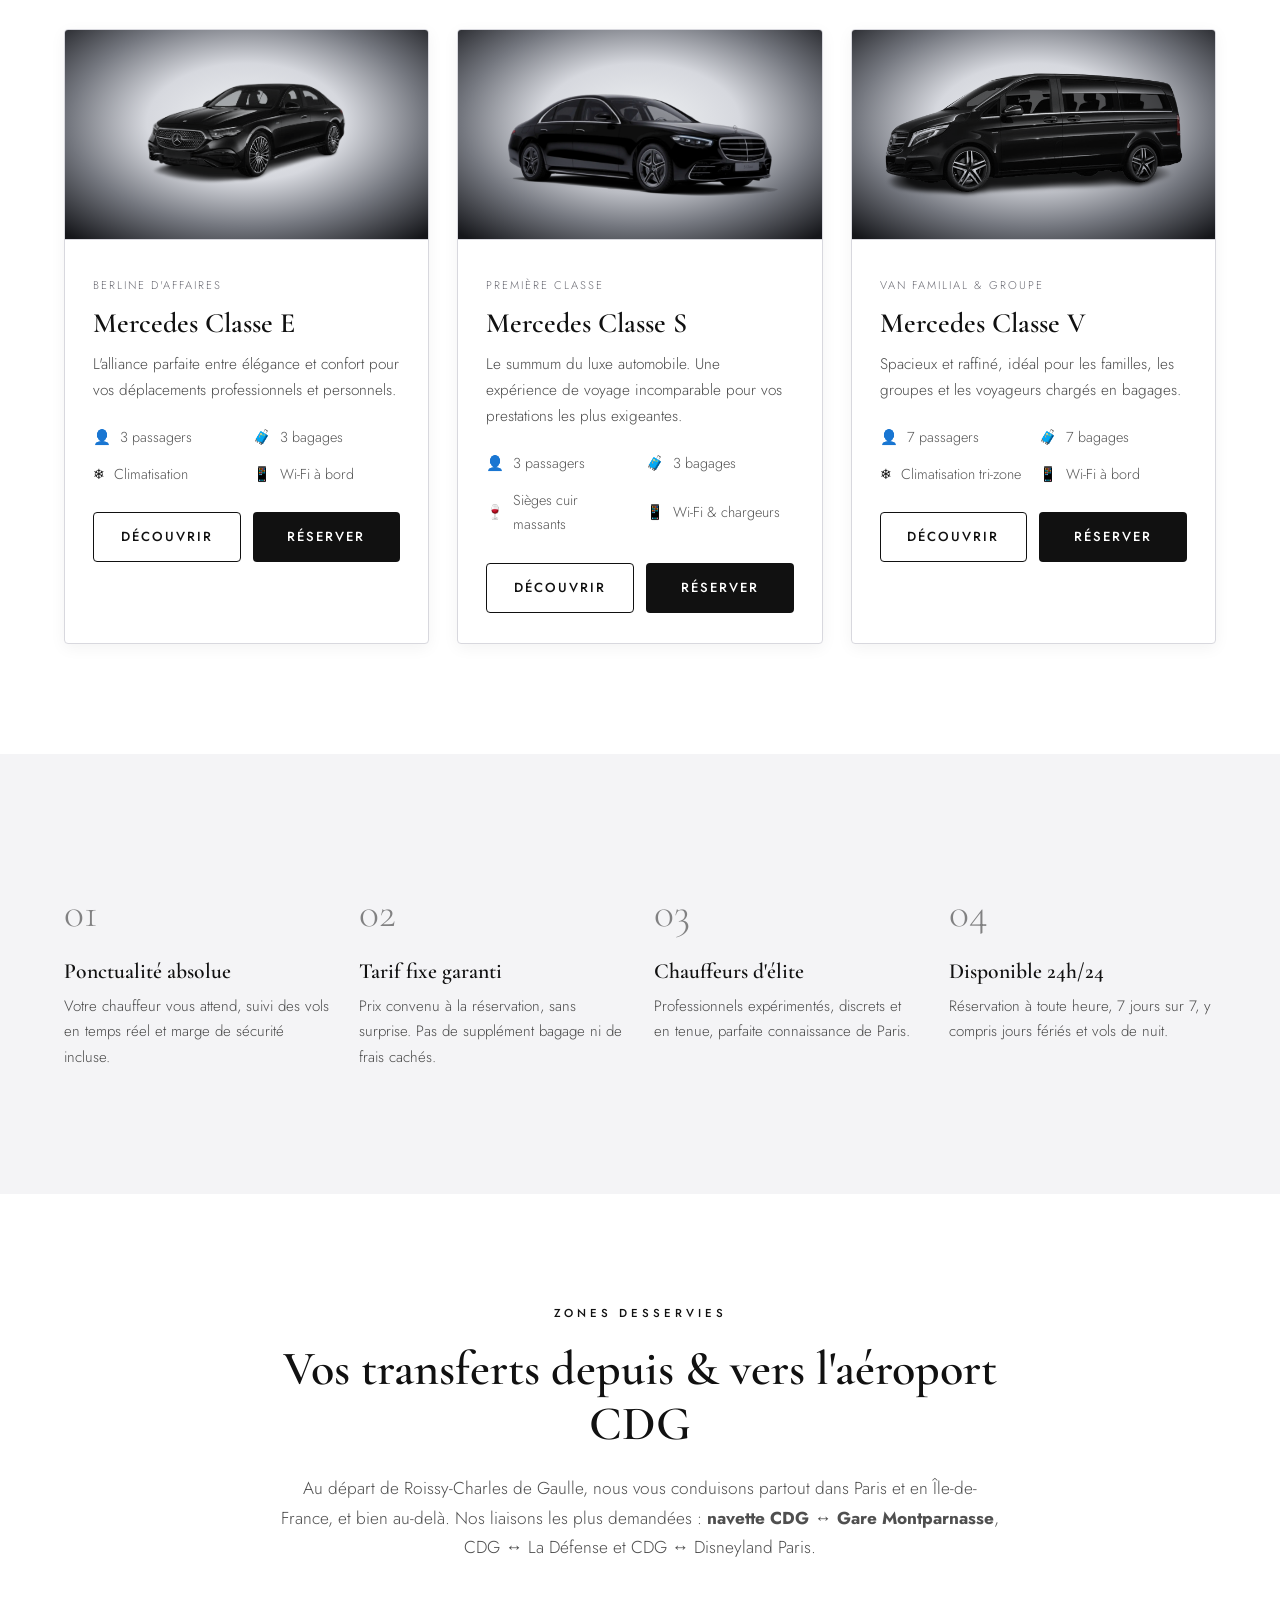
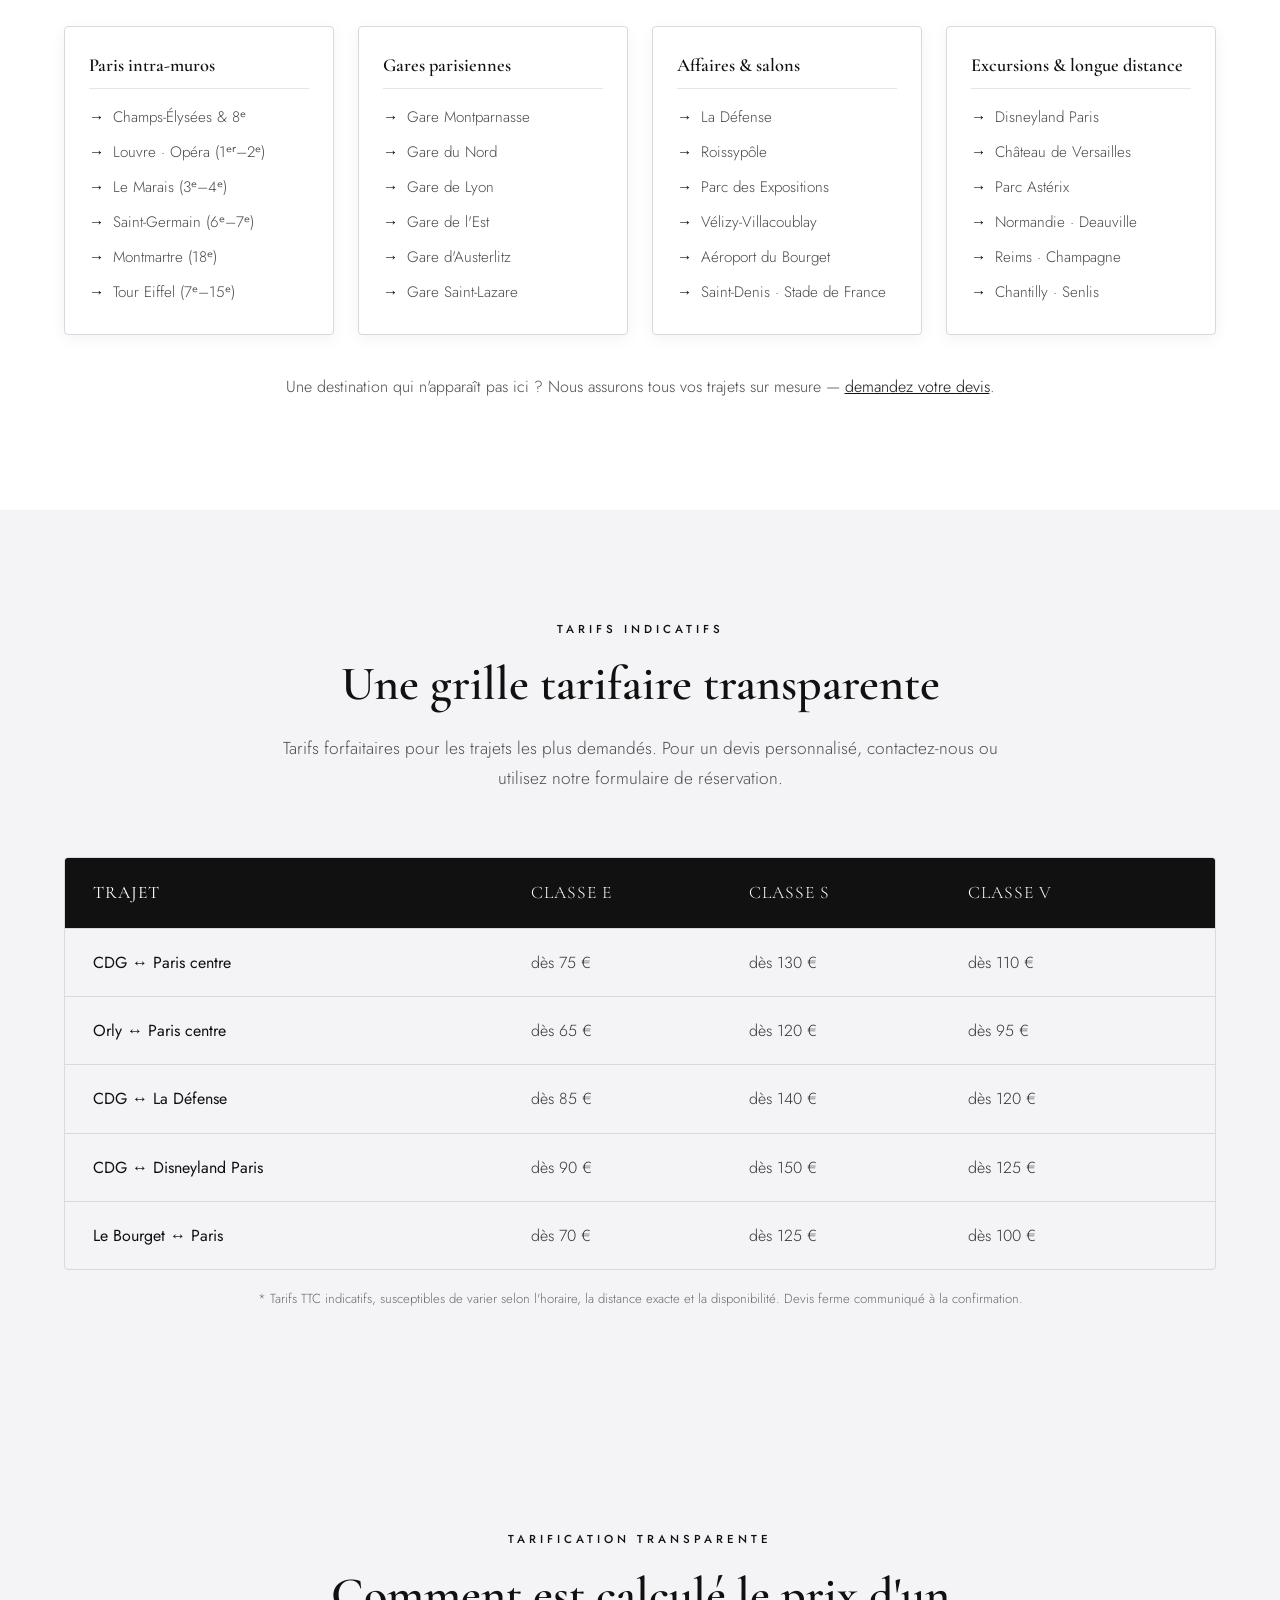
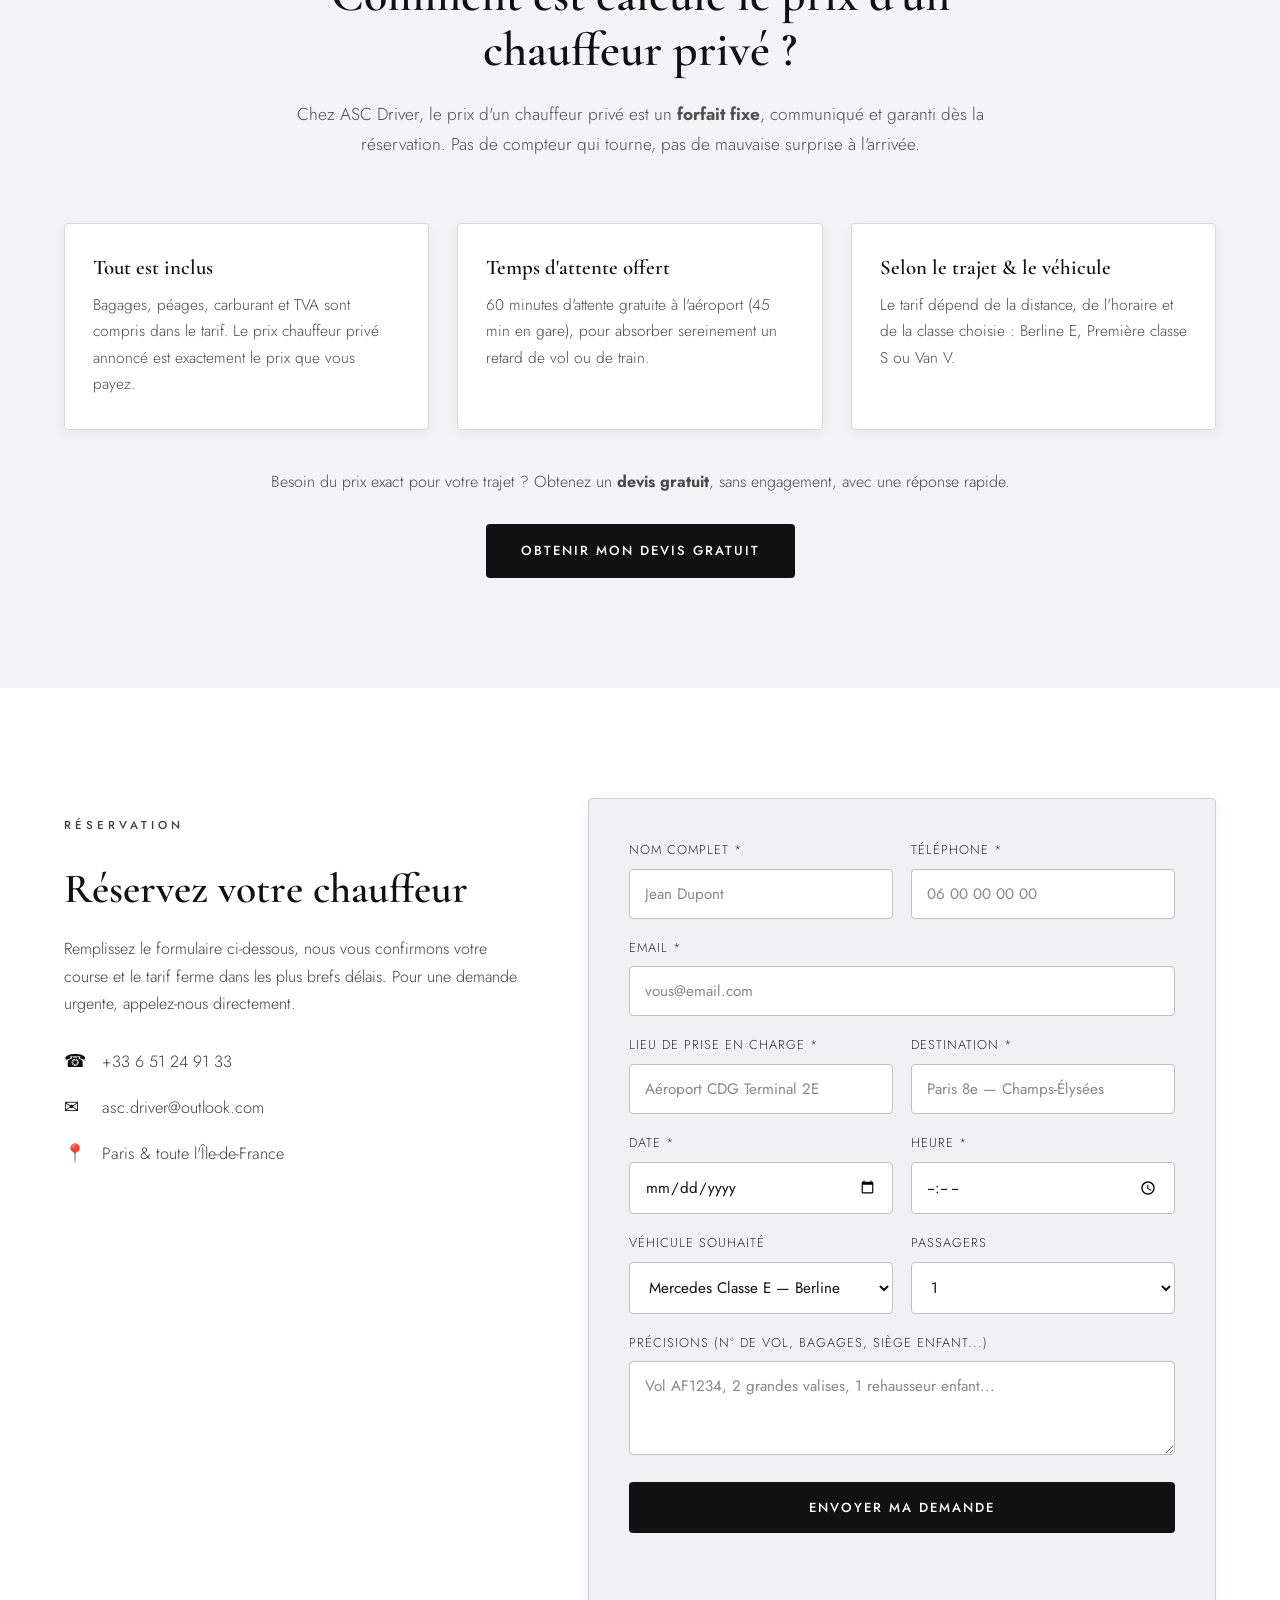
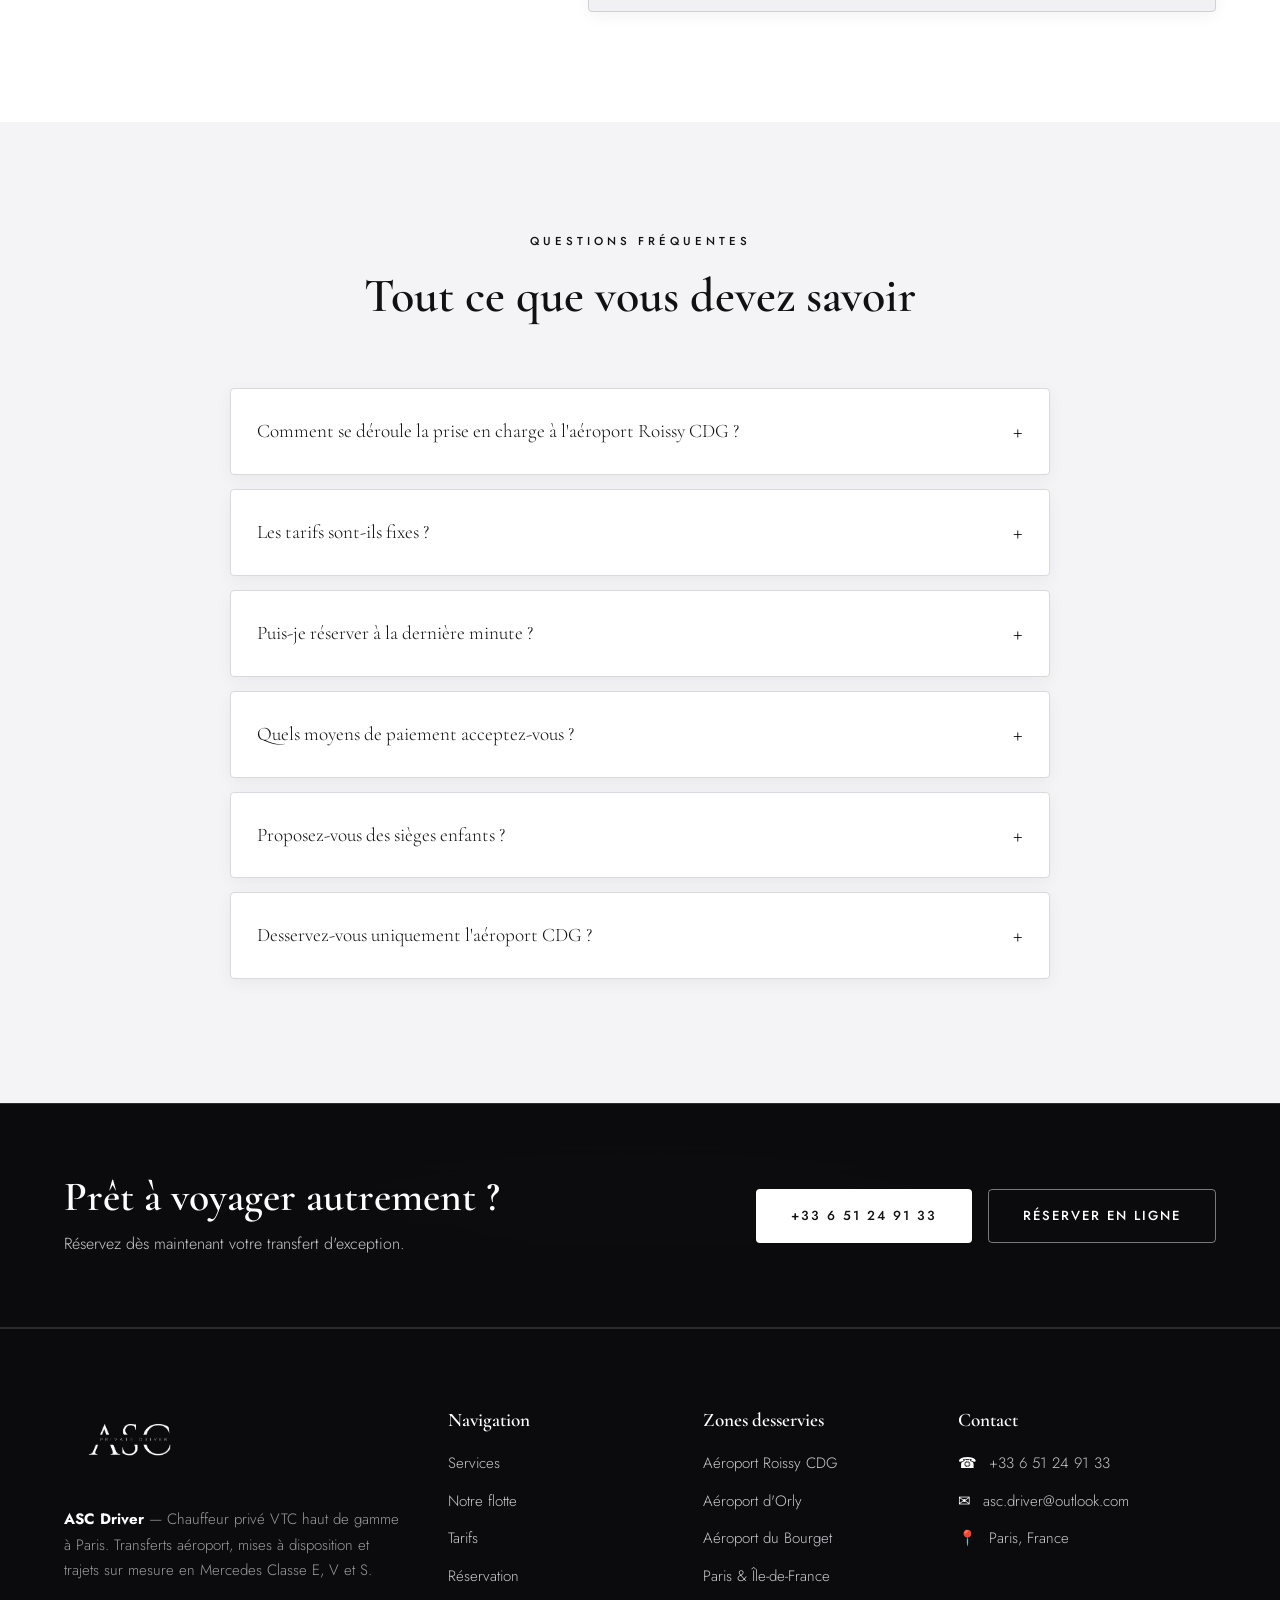
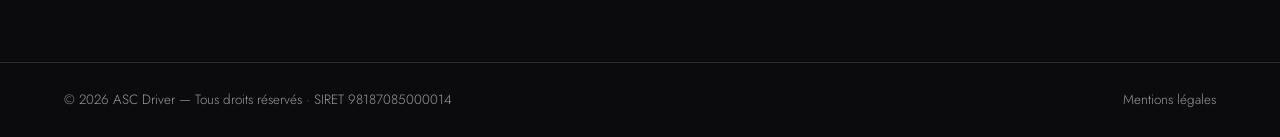
==== commit ee919d9e: "Formulaires : n'accepter que les numeros francais (01/06/07/09, +33) Les champs telephone acceptaien" ====
--- a/index.html
+++ b/index.html
@@ -625,7 +625,7 @@
           </div>
           <div class="field">
             <label for="phone">Téléphone *</label>
-            <input type="tel" id="phone" name="phone" required placeholder="06 00 00 00 00" />
+            <input type="tel" id="phone" name="phone" required placeholder="06 00 00 00 00" / pattern="(?:(?:\+|00)33[ .\-]?|0)[1679](?:[ .\-]?\d{2}){4}" maxlength="20" inputmode="tel" title="Numéro français uniquement : 06 12 34 56 78 ou +33 6 12 34 56 78">
           </div>
         </div>
         <div class="field">
